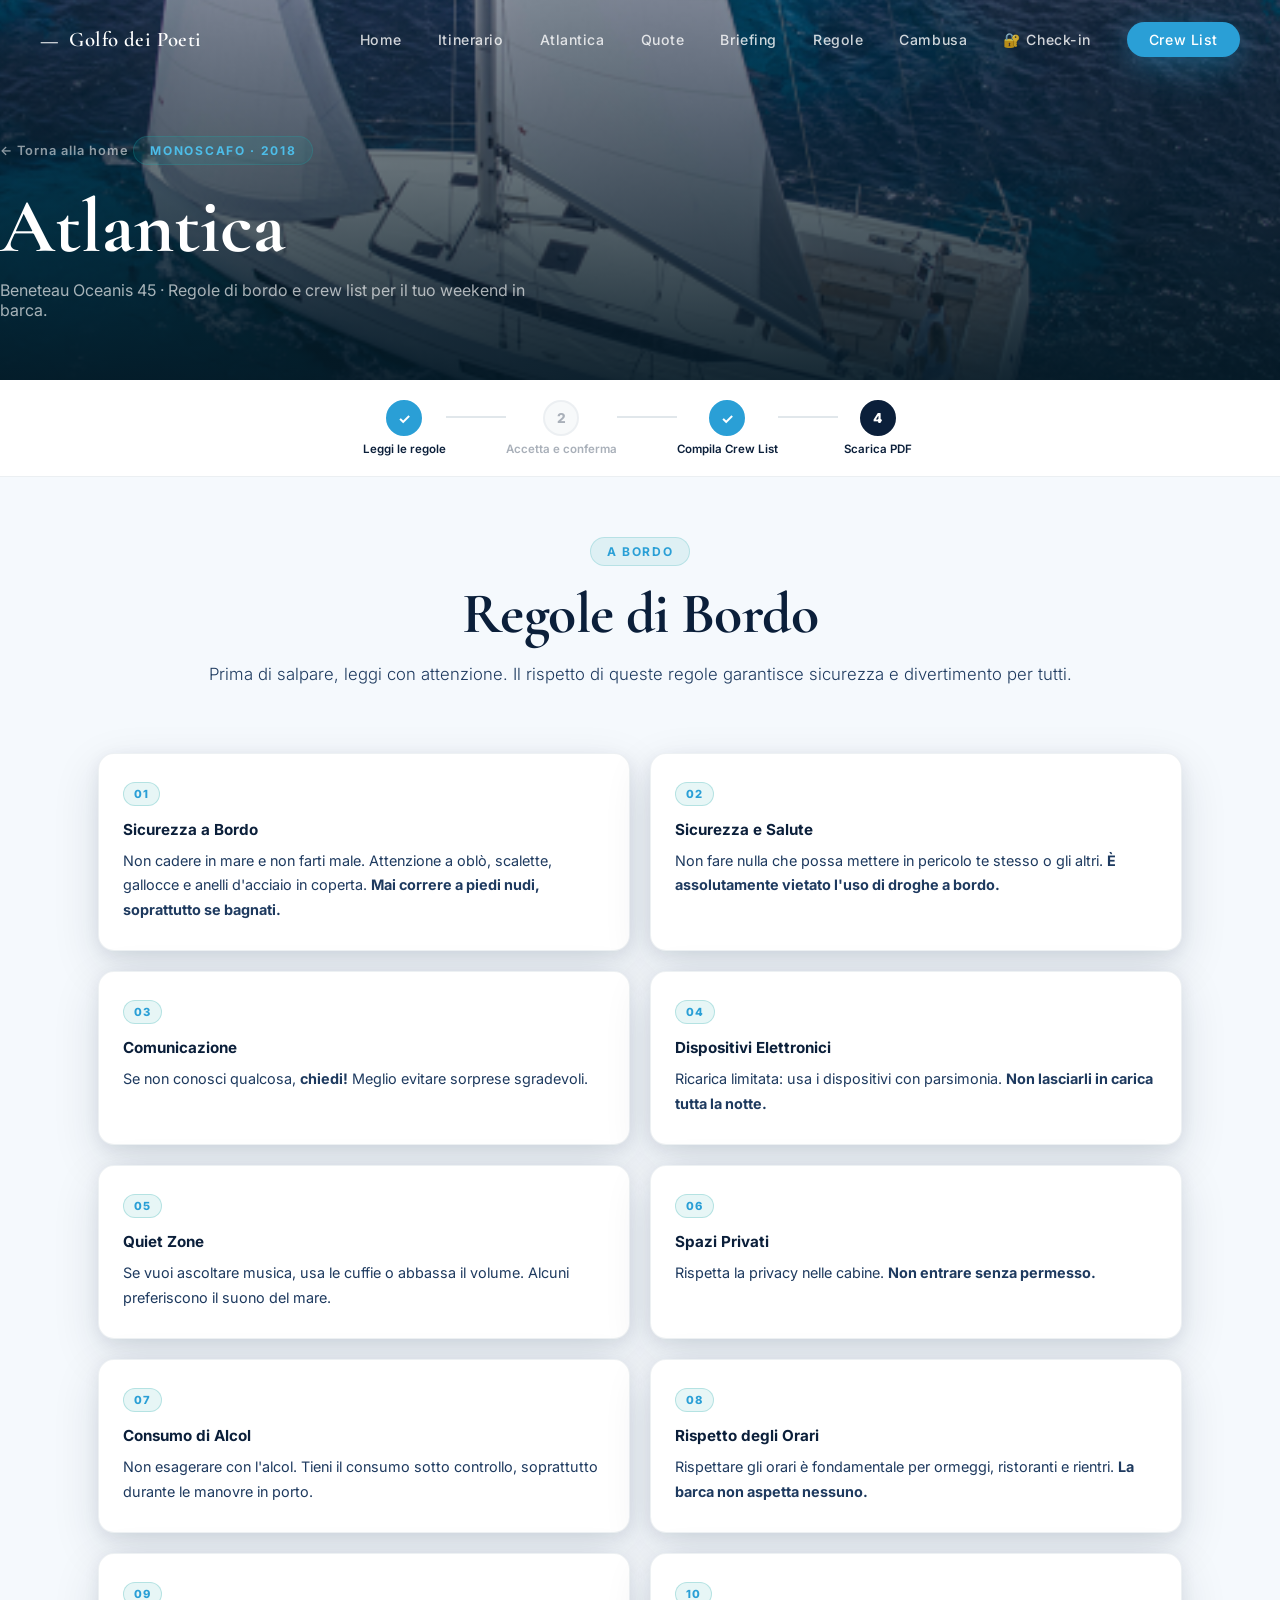
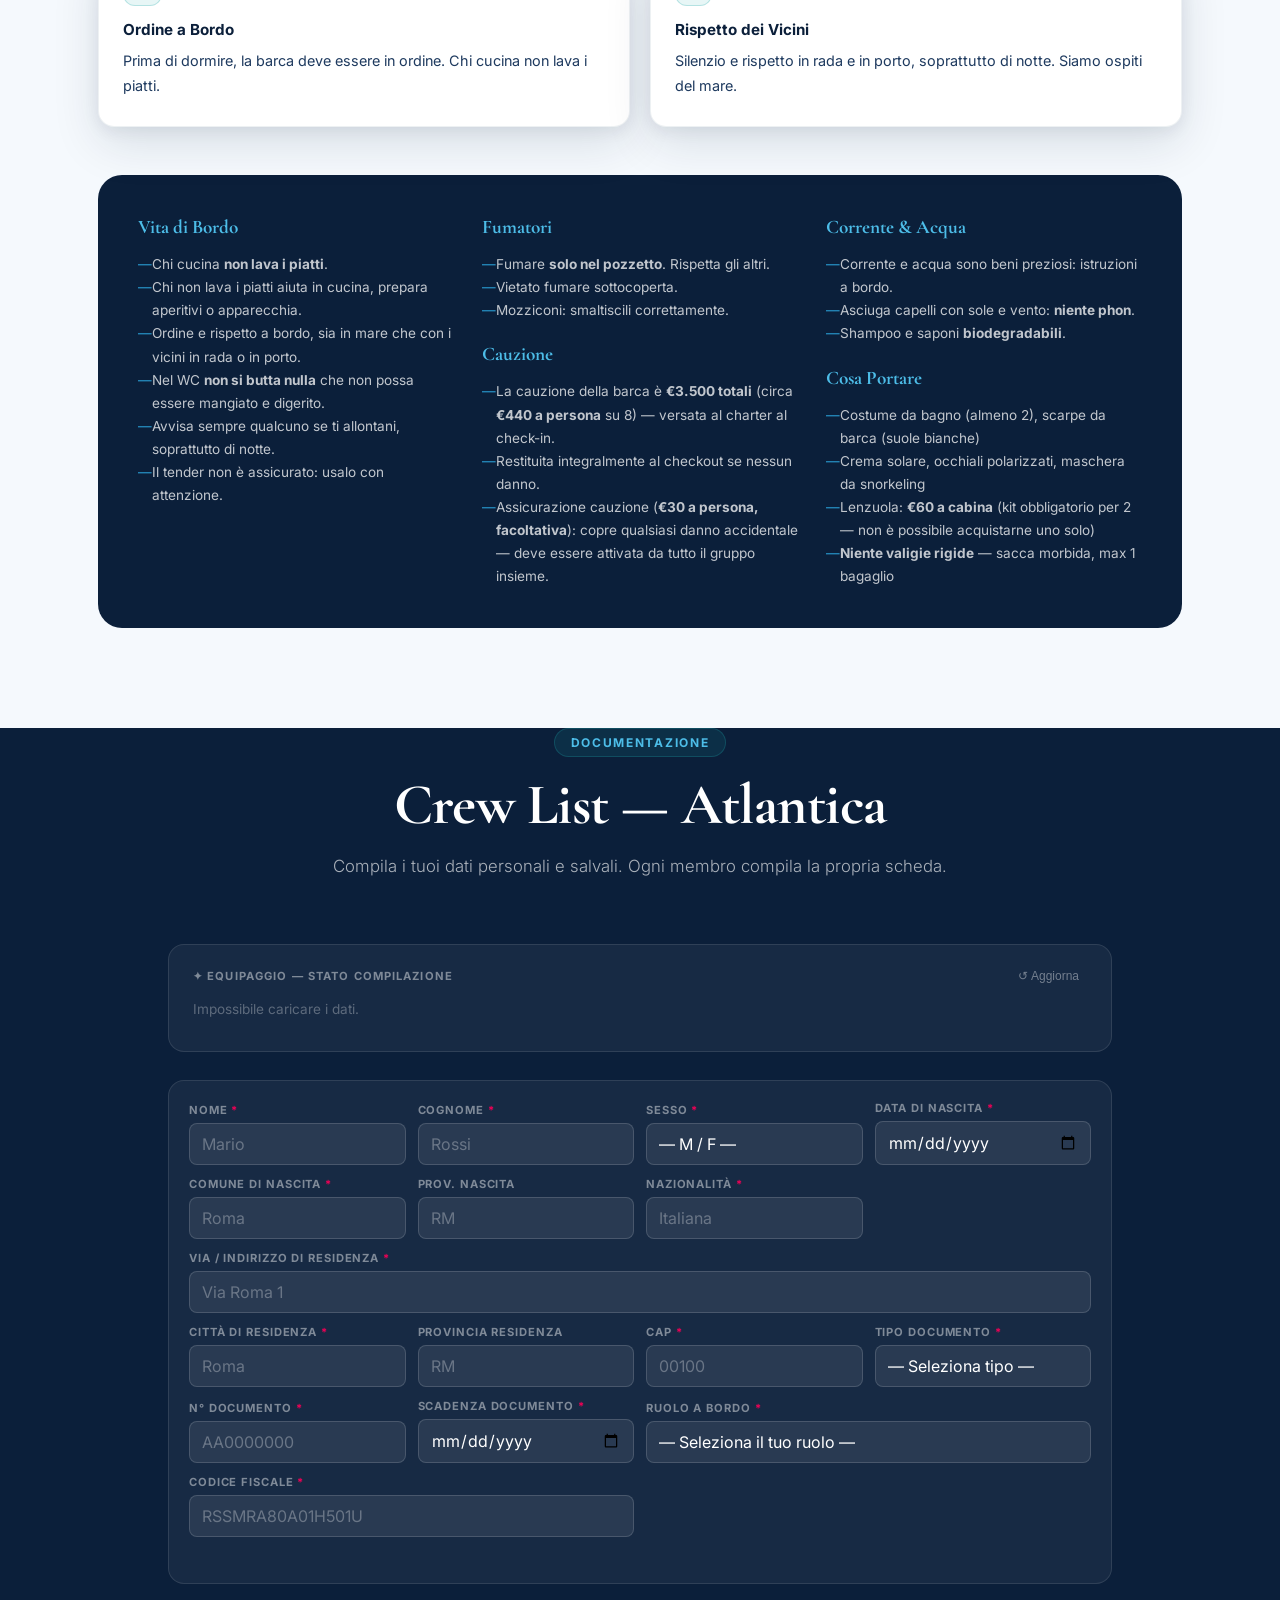
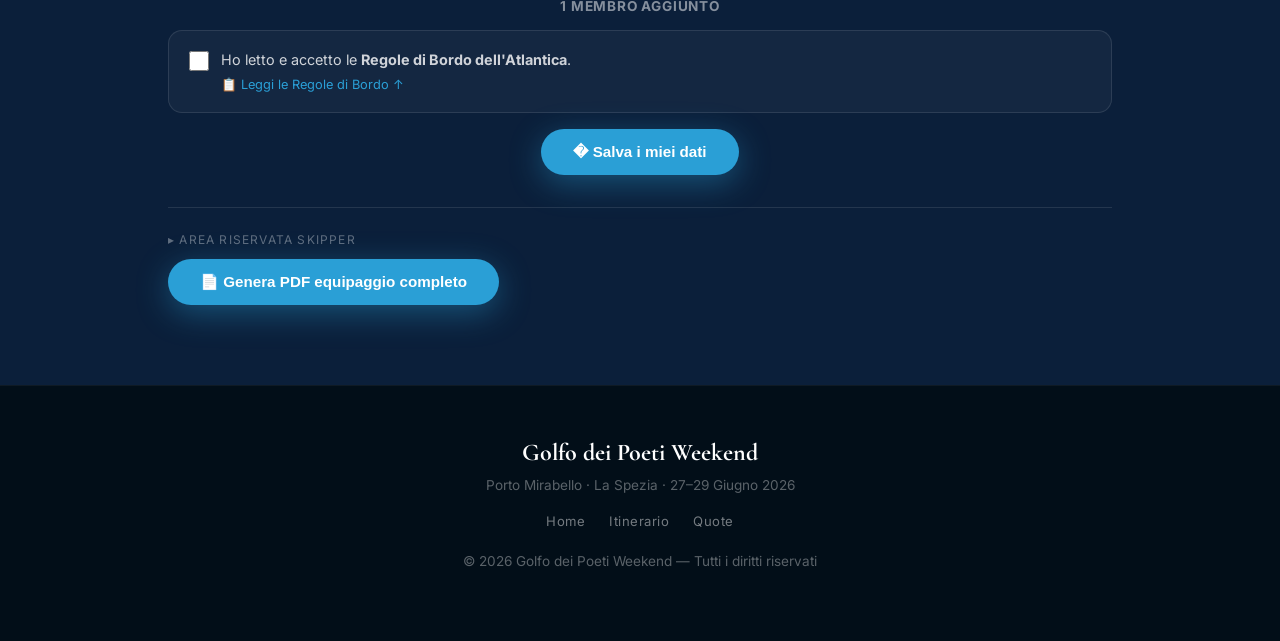
==== atlantica.html @ 2441855c "Fix menu navigazione coerente su tutte le pagine e corregge link Crew List - Uniforma nav-links e na" ====
<!DOCTYPE html>
<html lang="it">
<head>
  <meta charset="UTF-8" />
  <meta name="viewport" content="width=device-width, initial-scale=1.0" />
  <title>Atlantica — Regole &amp; Crew List · Golfo dei Poeti</title>
  <link rel="stylesheet" href="styles.css?v=20260525i" />
  <link rel="preconnect" href="https://fonts.googleapis.com" />
  <link rel="preconnect" href="https://fonts.gstatic.com" crossorigin />
  <link href="https://fonts.googleapis.com/css2?family=Cormorant+Garamond:ital,wght@0,300;0,400;0,600;0,700;1,300;1,400&family=Inter:wght@300;400;500;600;700&family=Bebas+Neue&display=swap" rel="stylesheet" />
</head>
<body>

  <nav class="nav scrolled" id="nav">
    <div class="nav-inner">
      <a class="nav-logo" href="index.html">
        <span class="logo-icon">—</span>
        <span>Golfo dei Poeti</span>
      </a>
      <div class="nav-links">
        <a href="index.html">Home</a>
        <a href="index.html#itinerario">Itinerario</a>
        <a href="atlantica.html" class="active">Atlantica</a>
        <a href="index.html#quota">Quote</a>
        <a href="briefing.html">Briefing</a>
        <a href="regole.html">Regole</a>
        <a href="cambusa.html">Cambusa</a>
        <a href="checkin.html">🔐 Check-in</a>
        <a href="#crewlist" class="nav-cta">Crew List</a>
      </div>
      <button class="nav-burger" id="navBurger" aria-label="Menu">
        <span></span><span></span><span></span>
      </button>
    </div>
    <div class="nav-mobile" id="navMobile">
      <a href="index.html">Home</a>
      <a href="index.html#itinerario">Itinerario</a>
      <a href="atlantica.html" style="color:var(--turq); font-weight:700;">Atlantica →</a>
      <a href="index.html#quota">Quote</a>
      <a href="briefing.html">Briefing</a>
      <a href="regole.html">Regole</a>
      <a href="cambusa.html">Cambusa</a>
      <a href="checkin.html" style="color:var(--turq); font-weight:700;">🔐 Check-in →</a>
      <a href="#crewlist">Crew List</a>
    </div>
  </nav>

  <!-- PAGE HERO -->
  <div class="page-hero">
    <div class="page-hero-bg" style="background-image:url('img/atlantica.jpg'); background-color:#0b3c5d;"></div>
    <div class="page-hero-overlay"></div>
    <div class="page-hero-content">
      <a href="index.html" class="back-link">← Torna alla home</a>
      <span class="label light">Monoscafo · 2018</span>
      <h1 class="page-hero-title">Atlantica</h1>
      <p class="page-hero-sub">Beneteau Oceanis 45 · Regole di bordo e crew list per il tuo weekend in barca.</p>
    </div>
  </div>

  <!-- PROGRESS STEPS -->
  <div class="progress-steps" id="progressSteps">
    <div class="ps-step active" id="step1">
      <div class="ps-num">1</div>
      <div class="ps-label">Leggi le regole</div>
    </div>
    <div class="ps-connector"></div>
    <div class="ps-step" id="step2">
      <div class="ps-num">2</div>
      <div class="ps-label">Accetta e conferma</div>
    </div>
    <div class="ps-connector"></div>
    <div class="ps-step" id="step3">
      <div class="ps-num">3</div>
      <div class="ps-label">Compila Crew List</div>
    </div>
    <div class="ps-connector"></div>
    <div class="ps-step" id="step4">
      <div class="ps-num">4</div>
      <div class="ps-label">Scarica PDF</div>
    </div>
  </div>

  <!-- REGOLE -->
  <section class="regole" id="regole" style="padding-top:60px">
    <div class="container">
      <div class="section-header centered">
        <span class="label">A Bordo</span>
        <h2 class="h2">Regole di Bordo</h2>
        <p class="section-desc">Prima di salpare, leggi con attenzione. Il rispetto di queste regole garantisce sicurezza e divertimento per tutti.</p>
      </div>

      <div class="regole-grid">
        <div class="regola-card reveal-up">
          <div class="rc-icon">01</div>
          <h4>Sicurezza a Bordo</h4>
          <p>Non cadere in mare e non farti male. Attenzione a oblò, scalette, gallocce e anelli d'acciaio in coperta. <strong>Mai correre a piedi nudi, soprattutto se bagnati.</strong></p>
        </div>
        <div class="regola-card reveal-up d1">
          <div class="rc-icon">02</div>
          <h4>Sicurezza e Salute</h4>
          <p>Non fare nulla che possa mettere in pericolo te stesso o gli altri. <strong>È assolutamente vietato l'uso di droghe a bordo.</strong></p>
        </div>
        <div class="regola-card reveal-up d2">
          <div class="rc-icon">03</div>
          <h4>Comunicazione</h4>
          <p>Se non conosci qualcosa, <strong>chiedi!</strong> Meglio evitare sorprese sgradevoli.</p>
        </div>
        <div class="regola-card reveal-up d3">
          <div class="rc-icon">04</div>
          <h4>Dispositivi Elettronici</h4>
          <p>Ricarica limitata: usa i dispositivi con parsimonia. <strong>Non lasciarli in carica tutta la notte.</strong></p>
        </div>
        <div class="regola-card reveal-up">
          <div class="rc-icon">05</div>
          <h4>Quiet Zone</h4>
          <p>Se vuoi ascoltare musica, usa le cuffie o abbassa il volume. Alcuni preferiscono il suono del mare.</p>
        </div>
        <div class="regola-card reveal-up d1">
          <div class="rc-icon">06</div>
          <h4>Spazi Privati</h4>
          <p>Rispetta la privacy nelle cabine. <strong>Non entrare senza permesso.</strong></p>
        </div>
        <div class="regola-card reveal-up d2">
          <div class="rc-icon">07</div>
          <h4>Consumo di Alcol</h4>
          <p>Non esagerare con l'alcol. Tieni il consumo sotto controllo, soprattutto durante le manovre in porto.</p>
        </div>
        <div class="regola-card reveal-up d3">
          <div class="rc-icon">08</div>
          <h4>Rispetto degli Orari</h4>
          <p>Rispettare gli orari è fondamentale per ormeggi, ristoranti e rientri. <strong>La barca non aspetta nessuno.</strong></p>
        </div>
        <div class="regola-card reveal-up">
          <div class="rc-icon">09</div>
          <h4>Ordine a Bordo</h4>
          <p>Prima di dormire, la barca deve essere in ordine. Chi cucina non lava i piatti.</p>
        </div>
        <div class="regola-card reveal-up d1">
          <div class="rc-icon">10</div>
          <h4>Rispetto dei Vicini</h4>
          <p>Silenzio e rispetto in rada e in porto, soprattutto di notte. Siamo ospiti del mare.</p>
        </div>
      </div>

      <div class="regole-extra reveal-up">
        <div class="re-block">
          <h4>Vita di Bordo</h4>
          <ul>
            <li>Chi cucina <strong>non lava i piatti</strong>.</li>
            <li>Chi non lava i piatti aiuta in cucina, prepara aperitivi o apparecchia.</li>
            <li>Ordine e rispetto a bordo, sia in mare che con i vicini in rada o in porto.</li>
            <li>Nel WC <strong>non si butta nulla</strong> che non possa essere mangiato e digerito.</li>
            <li>Avvisa sempre qualcuno se ti allontani, soprattutto di notte.</li>
            <li>Il tender non è assicurato: usalo con attenzione.</li>
          </ul>
        </div>
        <div class="re-block">
          <h4>Fumatori</h4>
          <ul>
            <li>Fumare <strong>solo nel pozzetto</strong>. Rispetta gli altri.</li>
            <li>Vietato fumare sottocoperta.</li>
            <li>Mozziconi: smaltiscili correttamente.</li>
          </ul>
          <h4 style="margin-top:20px">Cauzione</h4>
          <ul>
            <li>La cauzione della barca è <strong>€3.500 totali</strong> (circa <strong>€440 a persona</strong> su 8) — versata al charter al check-in.</li>
            <li>Restituita integralmente al checkout se nessun danno.</li>
            <li>Assicurazione cauzione (<strong>€30 a persona, facoltativa</strong>): copre qualsiasi danno accidentale — deve essere attivata da tutto il gruppo insieme.</li>
          </ul>
        </div>
        <div class="re-block">
          <h4>Corrente &amp; Acqua</h4>
          <ul>
            <li>Corrente e acqua sono beni preziosi: istruzioni a bordo.</li>
            <li>Asciuga capelli con sole e vento: <strong>niente phon</strong>.</li>
            <li>Shampoo e saponi <strong>biodegradabili</strong>.</li>
          </ul>
          <h4 style="margin-top:20px">Cosa Portare</h4>
          <ul>
            <li>Costume da bagno (almeno 2), scarpe da barca (suole bianche)</li>
            <li>Crema solare, occhiali polarizzati, maschera da snorkeling</li>
            <li>Lenzuola: <strong>€60 a cabina</strong> (kit obbligatorio per 2 — non è possibile acquistarne uno solo)</li>
            <li><strong>Niente valigie rigide</strong> — sacca morbida, max 1 bagaglio</li>
          </ul>
        </div>
      </div>
    </div>
  </section>

  <!-- CREW LIST -->
  <section class="crewlist" id="crewlist" style="padding-top:0; padding-bottom:80px">
    <div class="container-wide">
      <div class="section-header centered">
        <span class="label light">Documentazione</span>
        <h2 class="h2 light">Crew List — Atlantica</h2>
        <p class="section-desc" style="color:rgba(255,255,255,.65)">Compila i tuoi dati personali e salvali. Ogni membro compila la propria scheda.</p>
      </div>

      <!-- Pannello live: chi ha già compilato -->
      <div id="crewStatusPanel" style="margin-bottom:28px; background:rgba(255,255,255,.05); border:1px solid rgba(255,255,255,.1); border-radius:16px; padding:20px 24px;">
        <div style="display:flex; align-items:center; justify-content:space-between; margin-bottom:14px;">
          <span style="font-size:.7rem; font-weight:700; letter-spacing:.1em; text-transform:uppercase; color:rgba(255,255,255,.45);">✦ Equipaggio — stato compilazione</span>
          <button onclick="loadCrewStatus()" style="background:none; border:none; color:rgba(255,255,255,.4); font-size:.75rem; cursor:pointer; padding:4px 8px;">↺ Aggiorna</button>
        </div>
        <div id="crewStatusList" style="display:flex; flex-wrap:wrap; gap:10px;">
          <span style="color:rgba(255,255,255,.3); font-size:.85rem;">Caricamento...</span>
        </div>
        <div id="crewStatusCount" style="margin-top:14px; font-size:.78rem; color:rgba(255,255,255,.4);"></div>
      </div>

      <!-- Form sempre visibile -->
      <div id="crewUnlocked">
        <div class="crew-members" id="members-atlantica"></div>
        <div class="crew-counter" id="crewCounter">0 membri aggiunti</div>
        <div class="save-status" id="saveStatus-atlantica" style="display:none; margin:12px 0; padding:12px 16px; background:rgba(28,167,168,.15); border:1px solid var(--turq); border-radius:10px; color:#fff; font-size:.9rem;"></div>

        <!-- Accettazione regole inline -->
        <div id="crewLocked" style="background:rgba(255,255,255,.04); border:1px solid rgba(255,255,255,.1); border-radius:14px; padding:18px 20px; margin:16px 0;">
          <label style="display:flex; align-items:flex-start; gap:12px; cursor:pointer;">
            <input type="checkbox" id="checkRegole" onchange="toggleAccetta(this)" style="width:20px; height:20px; margin-top:2px; accent-color:var(--turq); cursor:pointer; flex-shrink:0;" />
            <span style="font-size:.9rem; color:rgba(255,255,255,.8); line-height:1.5;">
              Ho letto e accetto le <strong>Regole di Bordo dell'Atlantica</strong>.
              <a href="#regole" onclick="document.getElementById('regole').scrollIntoView({behavior:'smooth'});return false;" style="color:var(--turq); text-decoration:none; display:block; font-size:.8rem; margin-top:4px;">📋 Leggi le Regole di Bordo ↑</a>
            </span>
          </label>
          <div id="accettaStatus" style="display:none; margin-top:10px; color:var(--turq); font-size:.85rem; font-weight:600;">✓ Regole accettate</div>
        </div>

        <div class="crew-actions">
          <button class="btn-dl-pdf" id="btnSalva-atlantica" onclick="saveMemberToSheets('atlantica')">� Salva i miei dati</button>
        </div>

        <div style="margin-top:32px; padding-top:24px; border-top:1px solid rgba(255,255,255,.1);">
          <p style="font-size:.75rem; text-transform:uppercase; letter-spacing:.1em; color:rgba(255,255,255,.35); margin-bottom:12px;">▸ Area riservata skipper</p>
          <button class="btn-dl-pdf admin-btn" id="btnAdminPDF-atlantica" onclick="adminDownloadPDF('atlantica')">📄 Genera PDF equipaggio completo</button>
        </div>
      </div>
    </div>
  </section>

  <footer class="footer">
    <div class="container">
      <div class="footer-logo">Golfo dei Poeti Weekend</div>
      <p>Porto Mirabello · La Spezia · 27–29 Giugno 2026</p>
      <div class="footer-links">
        <a href="index.html">Home</a>
        <a href="index.html#itinerario">Itinerario</a>
        <a href="index.html#quota">Quote</a>
      </div>
      <p class="footer-copy">© 2026 Golfo dei Poeti Weekend — Tutti i diritti riservati</p>
    </div>
  </footer>

  <script src="script.js?v=20260525i"></script>
  <script>
    const BOAT_KEY = 'atlantica';

    function updateCounter() {
      const n = document.getElementById('members-atlantica').querySelectorAll('.crew-member-row').length;
      document.getElementById('crewCounter').textContent = n + (n === 1 ? ' membro aggiunto' : ' membri aggiunti');
      document.getElementById('step3').classList.toggle('done', n > 0);
      document.getElementById('step4').classList.toggle('active', n > 0);
    }

    function addMemberAndCount(boat, prefill) {
      addMember(boat, prefill);
      updateCounter();
    }

    function unlockCrew(accepted) {
      document.getElementById('step2').classList.toggle('done',   accepted);
      document.getElementById('step3').classList.toggle('active', accepted);
    }

    function toggleAccetta(cb) {
      localStorage.setItem('regole_' + BOAT_KEY, cb.checked ? '1' : '');
      document.getElementById('accettaStatus').style.display = cb.checked ? 'block' : 'none';
      unlockCrew(cb.checked);
    }

    function downloadCrewPDFValidated(boat, boatName) {
      saveMemberToSheets(boat);
    }

    window.addEventListener('DOMContentLoaded', () => {
      const accepted = localStorage.getItem('regole_' + BOAT_KEY) === '1';
      if (accepted) {
        document.getElementById('checkRegole').checked = true;
        document.getElementById('accettaStatus').style.display = 'block';
      }
      unlockCrew(accepted);
      const saved = (() => { try { return JSON.parse(localStorage.getItem('crew_atlantica')) || []; } catch(e) { return []; } })();
      if (saved.length > 0) {
        saved.forEach(data => addMemberAndCount('atlantica', data));
        const btn = document.getElementById('btnSalva-atlantica');
        if (btn) btn.innerHTML = '✏️ Modifica i miei dati';
      } else {
        addMemberAndCount('atlantica');
      }
      updateCounter();
      document.getElementById('step1').classList.add('done');
      loadCrewStatus();
      // Se si arriva da #crewlist e le regole non sono accettate → scroll alle regole
      if (!accepted && window.location.hash === '#crewlist') {
        setTimeout(() => {
          document.getElementById('regole')?.scrollIntoView({ behavior: 'smooth' });
        }, 600);
      }
    });
  </script>
</body>
</html>
---- styles.css ----
/* ══════════════════════════════════════════════════
   GOLFO DEI POETI WEEKEND — Stylesheet
   ══════════════════════════════════════════════════ */

*, *::before, *::after { box-sizing: border-box; margin: 0; padding: 0; }

:root {
  --ocean:       #0b1f3a;
  --ocean-mid:   #0d2d52;
  --ocean-light: #1a4a7a;
  --turq:        #2a9fd6;
  --turq-light:  #4dbde8;
  --sand:        #f0f6fc;
  --sand-dark:   #d6e8f5;
  --white:       #FFFFFF;
  --sunset:      #1565c0;
  --sunset-warm: #1976d2;
  --text:        #0b1f3a;
  --text-mid:    #1e3a5f;
  --text-light:  #4a7a9b;
  --bg-light:    #f5f9fd;

  --r-lg: 24px;
  --r-md: 16px;
  --r-sm: 10px;
  --r-xs: 6px;

  --sh-card:  0 16px 48px rgba(11,31,58,.12), 0 4px 16px rgba(11,31,58,.07);
  --sh-hover: 0 28px 72px rgba(11,31,58,.2),  0 8px 28px rgba(11,31,58,.12);
  --sh-turq:  0 8px 32px rgba(42,159,214,.4);

  --ease: cubic-bezier(.4,0,.2,1);
  --ease-out: cubic-bezier(0,.55,.45,1);
  --t: .3s;
}

html { scroll-behavior: smooth; }

body {
  font-family: 'Inter', sans-serif;
  color: var(--text);
  background: var(--bg-light);
  overflow-x: hidden;
  -webkit-font-smoothing: antialiased;
}

.container { max-width: 1140px; margin: 0 auto; padding: 0 28px; }
.container-wide { max-width: 1000px; margin: 0 auto; padding: 0 28px; box-sizing: border-box; width: 100%; }

/* ──────────────────── PRELOADER ──────────────────── */
.preloader {
  position: fixed; inset: 0; z-index: 9999;
  background: var(--ocean);
  display: flex; align-items: center; justify-content: center;
  transition: opacity .6s var(--ease), visibility .6s;
}
.preloader.hidden { opacity: 0; visibility: hidden; pointer-events: none; }
.preloader-inner { text-align: center; }
.preloader-wave { width: 160px; margin: 0 auto 20px; }
.preloader-wave svg { width: 100%; height: 50px; }
.wave-path { stroke-dasharray: 400; stroke-dashoffset: 400; animation: drawWave 1.4s var(--ease-out) forwards; }
@keyframes drawWave { to { stroke-dashoffset: 0; } }
.preloader-text {
  font-family: 'Bebas Neue', sans-serif;
  font-size: 1.4rem; letter-spacing: .25em;
  color: rgba(255,255,255,.7);
  animation: fadeIn .6s ease .8s both;
}

/* ──────────────────── WHATSAPP ──────────────────── */
.whatsapp-btn {
  position: fixed; bottom: 28px; right: 28px; z-index: 500;
  display: flex; align-items: center; gap: 10px;
  background: #25d366; color: #fff;
  font-weight: 700; font-size: .9rem;
  padding: 12px 22px 12px 16px;
  border-radius: 50px;
  text-decoration: none;
  box-shadow: 0 8px 30px rgba(37,211,102,.4);
  transition: var(--t) var(--ease);
  animation: fadeInUp .6s var(--ease) 1.5s both;
}
.whatsapp-btn:hover { transform: translateY(-3px); box-shadow: 0 14px 40px rgba(37,211,102,.55); }
.whatsapp-btn svg { width: 22px; height: 22px; flex-shrink: 0; }
@media (max-width: 600px) { .whatsapp-btn span { display: none; } .whatsapp-btn { padding: 14px; border-radius: 50%; } }

/* ──────────────────── NAVBAR ──────────────────── */
.nav {
  position: fixed; top: 0; left: 0; right: 0; z-index: 200;
  transition: var(--t) var(--ease);
}
.nav-inner {
  display: flex; align-items: center; justify-content: space-between;
  padding: 22px 40px;
  transition: var(--t) var(--ease);
}
.nav.scrolled .nav-inner {
  padding: 14px 40px;
  background: rgba(11,60,93,.93);
  backdrop-filter: blur(18px);
  box-shadow: 0 4px 24px rgba(0,0,0,.25);
}
.nav-logo {
  display: flex; align-items: center; gap: 10px;
  font-family: 'Cormorant Garamond', serif;
  font-size: 1.3rem; font-weight: 600;
  color: #fff; text-decoration: none; letter-spacing: .02em;
}
.logo-icon { font-size: 1.4rem; }
.nav-links { display: flex; align-items: center; gap: 36px; }
.nav-links a {
  color: rgba(255,255,255,.8); text-decoration: none;
  font-size: .88rem; font-weight: 500; letter-spacing: .04em;
  transition: color var(--t);
}
.nav-links a:hover { color: var(--turq-light); }
.nav-cta {
  background: var(--turq) !important; color: #fff !important;
  padding: 9px 22px; border-radius: 50px;
  transition: var(--t) var(--ease) !important;
  box-shadow: var(--sh-turq);
}
.nav-cta:hover { background: var(--turq-light) !important; transform: translateY(-2px); }
.nav-burger { display: none; flex-direction: column; gap: 5px; background: none; border: none; cursor: pointer; padding: 6px; }
.nav-burger span { display: block; width: 24px; height: 2px; background: #fff; border-radius: 2px; transition: var(--t); }
.nav-mobile {
  display: none; flex-direction: column;
  background: rgba(11,60,93,.97); backdrop-filter: blur(18px);
  padding: 0; max-height: 0; overflow: hidden; transition: max-height .4s var(--ease), padding .4s;
}
.nav-mobile.open { max-height: 400px; padding: 16px 0 24px; }
.nav-mobile a {
  color: rgba(255,255,255,.85); text-decoration: none;
  font-size: 1.05rem; font-weight: 500; padding: 12px 40px;
  display: block; border-bottom: 1px solid rgba(255,255,255,.06);
  transition: color var(--t), background var(--t);
}
.nav-mobile a:hover { color: var(--turq-light); background: rgba(255,255,255,.04); }
@media (max-width: 768px) {
  .nav-links { display: none; }
  .nav-burger { display: flex; }
  .nav-mobile { display: flex; }
  .nav-inner { padding: 18px 22px; }
  .nav.scrolled .nav-inner { padding: 14px 22px; }
}

/* ──────────────────── HERO ──────────────────── */
.hero {
  position: relative; min-height: 100vh;
  display: flex; flex-direction: column;
  justify-content: center; align-items: center; text-align: center;
  overflow: hidden;
}
.hero-bg {
  position: absolute; inset: 0;
  background: #041824;
}
.hero-img {
  position: absolute; inset: 0;
  background-size: cover; background-position: center 40%;
  animation: heroZoom 20s ease-in-out infinite alternate;
}
@keyframes heroZoom {
  from { transform: scale(1); }
  to   { transform: scale(1.06); }
}
.hero-gradient {
  position: absolute; inset: 0;
  background:
    linear-gradient(175deg, rgba(4,24,36,.82) 0%, rgba(7,45,77,.72) 40%, rgba(13,95,94,.65) 100%),
    radial-gradient(ellipse at 25% 65%, rgba(28,167,168,.18) 0%, transparent 55%),
    radial-gradient(ellipse at 78% 25%, rgba(28,167,168,.12) 0%, transparent 50%),
    radial-gradient(ellipse at 50% 100%, rgba(11,60,93,.6) 0%, transparent 60%);
}
.hero-particles { position: absolute; inset: 0; pointer-events: none; }
.hero-waves-top {
  position: absolute; top: 0; left: 0; right: 0; height: 80px; pointer-events: none;
  transform: scaleY(-1);
}
.hero-waves-top svg { width: 100%; height: 100%; }

.hero-content {
  position: relative; z-index: 2;
  padding: 120px 24px 100px;
  max-width: 960px;
}

.hero-eyebrow {
  display: flex; align-items: center; justify-content: center; gap: 14px;
  font-size: .8rem; font-weight: 600; letter-spacing: .15em;
  text-transform: uppercase; color: rgba(255,255,255,.55);
  margin-bottom: 28px;
}
.eyebrow-dot {
  width: 6px; height: 6px; border-radius: 50%;
  background: var(--turq); flex-shrink: 0;
}

.hero-title {
  font-family: 'Bebas Neue', sans-serif;
  font-size: clamp(5rem, 14vw, 12rem);
  font-weight: 400; line-height: .9;
  color: #fff; letter-spacing: .02em;
  margin-bottom: 30px;
}
.hero-title em {
  font-family: 'Cormorant Garamond', serif;
  font-style: italic; font-size: .7em;
  background: linear-gradient(135deg, var(--turq), var(--turq-light));
  -webkit-background-clip: text; -webkit-text-fill-color: transparent;
  background-clip: text;
}

.hero-sub {
  font-size: clamp(1rem, 2.4vw, 1.25rem);
  color: rgba(255,255,255,.68); line-height: 1.7;
  font-weight: 300; margin-bottom: 44px;
}

/* Countdown */
.countdown {
  display: inline-flex; align-items: center; gap: 0;
  background: rgba(255,255,255,.06);
  border: 1px solid rgba(255,255,255,.1);
  border-radius: 16px; padding: 16px 28px;
  margin-bottom: 44px;
  backdrop-filter: blur(12px);
}
.cd-block { display: flex; flex-direction: column; align-items: center; padding: 0 16px; }
.cd-num {
  font-family: 'Bebas Neue', sans-serif;
  font-size: 2.8rem; color: #fff; line-height: 1;
}
.cd-label { font-size: .65rem; letter-spacing: .12em; text-transform: uppercase; color: rgba(255,255,255,.45); margin-top: 2px; }
.cd-sep { font-family: 'Bebas Neue', sans-serif; font-size: 2rem; color: var(--turq); padding: 0 4px; margin-bottom: 8px; }

.hero-ctas { display: flex; gap: 16px; justify-content: center; flex-wrap: wrap; margin-bottom: 44px; }

.btn-primary {
  display: inline-flex; align-items: center; gap: 10px;
  background: linear-gradient(135deg, var(--turq), #17888a);
  color: #fff; font-weight: 700; font-size: 1rem;
  padding: 16px 36px; border-radius: 50px;
  text-decoration: none; border: none; cursor: pointer;
  transition: var(--t) var(--ease);
  box-shadow: var(--sh-turq);
  letter-spacing: .02em;
}
.btn-primary:hover { transform: translateY(-3px); box-shadow: 0 14px 44px rgba(28,167,168,.55); }
.btn-primary svg { width: 18px; height: 18px; }
.btn-primary.full { width: 100%; justify-content: center; }
.btn-primary.mt { margin-top: 32px; }

.btn-ghost {
  display: inline-flex; align-items: center; gap: 8px;
  background: rgba(255,255,255,.08); color: rgba(255,255,255,.85);
  font-weight: 600; font-size: 1rem;
  padding: 16px 36px; border-radius: 50px;
  text-decoration: none; border: 1px solid rgba(255,255,255,.15);
  transition: var(--t) var(--ease); backdrop-filter: blur(8px);
}
.btn-ghost:hover { background: rgba(255,255,255,.14); transform: translateY(-2px); }

.hero-badges {
  display: flex; align-items: center; justify-content: center;
  flex-wrap: wrap; gap: 10px;
}
.badge {
  font-size: .82rem; font-weight: 500; color: rgba(255,255,255,.72);
  background: rgba(255,255,255,.06); border: 1px solid rgba(255,255,255,.1);
  border-radius: 50px; padding: 7px 16px;
  backdrop-filter: blur(8px);
}
.badge-availability {
  display: flex; align-items: center; gap: 8px;
  font-size: .82rem; font-weight: 600; color: var(--sunset-warm);
  background: rgba(6,182,212,.1); border: 1px solid rgba(6,182,212,.3);
  border-radius: 50px; padding: 7px 16px;
}
.avail-dot {
  width: 8px; height: 8px; border-radius: 50%;
  background: var(--sunset); flex-shrink: 0;
  animation: pulse-dot 1.5s ease-in-out infinite;
}
@keyframes pulse-dot {
  0%,100% { box-shadow: 0 0 0 0 rgba(6,182,212,.5); }
  50% { box-shadow: 0 0 0 6px rgba(6,182,212,0); }
}

.hero-scroll {
  position: absolute; bottom: 36px; left: 50%;
  transform: translateX(-50%); z-index: 2;
}
.scroll-indicator { display: flex; flex-direction: column; align-items: center; gap: 10px; }
.scroll-mouse {
  width: 26px; height: 40px; border: 2px solid rgba(255,255,255,.3);
  border-radius: 13px; display: flex; justify-content: center; padding-top: 6px;
}
.scroll-wheel {
  width: 3px; height: 8px; background: var(--turq); border-radius: 2px;
  animation: scrollAnim 2s ease-in-out infinite;
}
@keyframes scrollAnim {
  0%,100% { transform: translateY(0); opacity: 1; }
  70% { transform: translateY(10px); opacity: 0; }
}
.scroll-indicator span { font-size: .7rem; letter-spacing: .12em; color: rgba(255,255,255,.35); text-transform: uppercase; }

/* ──────────────────── VIBE STRIP ──────────────────── */
.vibe-strip {
  background: var(--ocean);
  padding: 14px 0;
  overflow: hidden;
  border-top: 1px solid rgba(255,255,255,.06);
  border-bottom: 1px solid rgba(255,255,255,.06);
}
.vibe-track {
  display: flex; align-items: center; gap: 24px;
  white-space: nowrap;
  animation: marquee 30s linear infinite;
  font-size: .82rem; font-weight: 600; letter-spacing: .08em;
  text-transform: uppercase; color: rgba(255,255,255,.45);
}
.vs { color: var(--turq); font-size: .7rem; }
@keyframes marquee { from { transform: translateX(0); } to { transform: translateX(-50%); } }

/* ──────────────────── SECTIONS COMMON ──────────────────── */
.section-header { margin-bottom: 64px; }
.section-header.centered { text-align: center; }
.label {
  display: inline-block; font-size: .75rem; font-weight: 700;
  letter-spacing: .14em; text-transform: uppercase;
  color: var(--turq); margin-bottom: 14px;
  padding: 6px 16px;
  background: rgba(28,167,168,.1); border-radius: 50px;
  border: 1px solid rgba(28,167,168,.2);
}
.label.light { color: var(--turq-light); background: rgba(28,167,168,.12); border-color: rgba(28,167,168,.25); }
.h2 {
  font-family: 'Cormorant Garamond', serif;
  font-size: clamp(2.2rem, 4.5vw, 3.6rem);
  font-weight: 700; line-height: 1.2; letter-spacing: -.01em;
  color: var(--ocean);
}
.h2 em { font-style: italic; color: var(--ocean-light); }
.h2.light { color: #fff; }
.h2.light em { color: var(--turq-light); }
.section-desc { font-size: 1.05rem; color: var(--text-mid); margin-top: 12px; font-weight: 300; line-height: 1.65; }
.section-desc.light { color: rgba(255,255,255,.6); }

/* ──────────────────── QUOTA ──────────────────── */
.quota { padding: 80px 0; background: var(--bg-light); }
.quota-grid { display: grid; grid-template-columns: 1fr 1fr; gap: 28px; margin-top: 0; }
.quota-card {
  border-radius: var(--r-lg); padding: 36px 32px;
  box-shadow: var(--sh-card);
}
.quota-card.incluso {
  background: #fff;
  border: 1px solid rgba(28,167,168,.2);
  border-top: 4px solid var(--turq);
}
.quota-card.non-incluso {
  background: #fff;
  border: 1px solid rgba(11,60,93,.1);
  border-top: 4px solid var(--ocean);
}
.quota-card-title {
  font-size: .72rem; font-weight: 800; text-transform: uppercase;
  letter-spacing: .12em; margin-bottom: 20px;
}
.incluso .quota-card-title { color: var(--turq); }
.non-incluso .quota-card-title { color: var(--ocean); }
.quota-list { list-style: none; padding: 0; margin: 0; }
.quota-list li {
  font-size: .95rem; color: var(--text-mid); line-height: 1.6;
  padding: 8px 0 8px 20px; border-bottom: 1px solid rgba(11,60,93,.06);
  position: relative;
}
.quota-list li:last-child { border-bottom: none; }
.incluso .quota-list li::before { content: '✓'; position: absolute; left: 0; color: var(--turq); font-weight: 700; }
.non-incluso .quota-list li::before { content: '—'; position: absolute; left: 0; color: var(--text-light); }

/* ──────────────────── INTRO ──────────────────── */
.intro { padding: 100px 0; background: #fff; position: relative; }
.intro::after {
  content: '';
  position: absolute; top: 0; left: 0; right: 0; height: 4px;
  background: linear-gradient(90deg, var(--turq), var(--ocean-light), var(--turq));
}
.intro-grid { display: grid; grid-template-columns: 1.2fr 1fr; gap: 80px; align-items: center; }
.intro-copy .h2 { margin-bottom: 24px; }
.intro-copy p { font-size: 1.02rem; line-height: 1.8; color: var(--text-mid); margin-bottom: 16px; }
.intro-stats { display: grid; grid-template-columns: 1fr 1fr; gap: 20px; }
.stat {
  background: var(--bg-light); border-radius: var(--r-md);
  padding: 32px 20px; text-align: center;
  border: 1px solid rgba(11,60,93,.07);
  transition: var(--t) var(--ease); box-shadow: var(--sh-card);
}
.stat:hover { transform: translateY(-6px); box-shadow: var(--sh-hover); }
.stat.highlight { background: linear-gradient(135deg, var(--ocean), var(--ocean-mid)); }
.stat-n {
  font-family: 'Bebas Neue', sans-serif;
  font-size: 3.5rem; color: var(--turq); line-height: 1; margin-bottom: 8px;
}
.stat.highlight .stat-n { color: var(--turq-light); }
.stat-l { font-size: .8rem; font-weight: 600; color: var(--text-mid); letter-spacing: .04em; text-transform: uppercase; line-height: 1.4; }
.stat.highlight .stat-l { color: rgba(255,255,255,.6); }

/* ──────────────────── ITINERARIO ──────────────────── */
.itinerario {
  padding: 100px 0; position: relative;
  background: linear-gradient(165deg, #041824 0%, #072d4d 40%, #0b4063 70%, #0d5a6e 100%);
}
.itinerario-bg {
  position: absolute; inset: 0; pointer-events: none;
  background:
    radial-gradient(ellipse at 10% 50%, rgba(28,167,168,.1) 0%, transparent 55%),
    radial-gradient(ellipse at 90% 80%, rgba(28,167,168,.08) 0%, transparent 50%);
}

/* Timeline vertical */
.timeline-v { position: relative; max-width: 840px; margin: 0 auto; }
.timeline-v::before {
  content: ''; position: absolute;
  left: 56px; top: 0; bottom: 0; width: 2px;
  background: linear-gradient(to bottom, var(--turq), rgba(28,167,168,.2));
}

.tl-item {
  display: grid; grid-template-columns: 114px 32px 1fr;
  gap: 0 0; margin-bottom: 48px; align-items: flex-start;
  position: relative; z-index: 1;
}
.tl-item:last-child { margin-bottom: 0; }

.tl-date {
  text-align: center; padding-top: 18px; padding-right: 16px;
}
.tl-day { font-family: 'Bebas Neue', sans-serif; font-size: 2.4rem; color: #fff; line-height: 1; }
.tl-month { font-size: .65rem; font-weight: 700; letter-spacing: .12em; color: var(--turq); text-transform: uppercase; }
.tl-wd { font-size: .62rem; letter-spacing: .1em; color: rgba(255,255,255,.35); text-transform: uppercase; margin-top: 2px; }

.tl-line {
  display: flex; flex-direction: column; align-items: center;
  padding-top: 22px; position: relative;
}
.tl-dot {
  width: 16px; height: 16px; border-radius: 50%;
  background: var(--turq); border: 3px solid #072d4d;
  box-shadow: 0 0 0 3px rgba(28,167,168,.3);
  flex-shrink: 0; position: relative; z-index: 2;
}
.tl-dot.star-dot { background: var(--turq-light); box-shadow: 0 0 0 4px rgba(79,201,202,.3), 0 0 20px rgba(79,201,202,.3); }
.tl-dot.end-dot { background: rgba(255,255,255,.3); }

.tl-card {
  margin-left: 24px; background: rgba(255,255,255,.05);
  border: 1px solid rgba(255,255,255,.1);
  border-radius: var(--r-lg); padding: 28px 30px;
  backdrop-filter: blur(10px);
  transition: var(--t) var(--ease);
}
.tl-card:hover { background: rgba(255,255,255,.08); transform: translateX(6px); }
.tl-card.star-card {
  background: rgba(28,167,168,.07);
  border-color: rgba(28,167,168,.25);
}
.tl-card-tag {
  font-size: .72rem; font-weight: 700; letter-spacing: .1em; text-transform: uppercase;
  color: var(--turq); margin-bottom: 10px;
}
.tl-card.star-card .tl-card-tag.star-tag { color: var(--turq-light); }
.tl-card h3 {
  font-family: 'Cormorant Garamond', serif; font-size: 1.55rem; font-weight: 700;
  color: #fff; margin-bottom: 14px; line-height: 1.3;
}
.tl-card p { font-size: .95rem; line-height: 1.75; color: rgba(255,255,255,.7); margin-bottom: 12px; }
.tl-card p:last-child { margin-bottom: 0; }
.tl-tags { display: flex; flex-wrap: wrap; gap: 8px; margin-top: 14px; }
.tl-tags span {
  font-size: .78rem; font-weight: 600; color: rgba(255,255,255,.6);
  background: rgba(255,255,255,.06); border: 1px solid rgba(255,255,255,.08);
  border-radius: 50px; padding: 5px 12px;
}
.tl-beach-mini { display: flex; gap: 10px; flex-wrap: wrap; margin-top: 14px; }
.tbm {
  font-size: .82rem; font-weight: 600; color: var(--turq-light);
  background: rgba(28,167,168,.1); border: 1px solid rgba(28,167,168,.2);
  border-radius: 50px; padding: 5px 14px;
}
.cambusa-note {
  margin: 14px 0 4px; padding: 12px 16px;
  background: rgba(28,167,168,.1); border-left: 3px solid var(--turq);
  border-radius: 0 var(--r-sm) var(--r-sm) 0;
  font-size: .88rem; color: rgba(255,255,255,.75); line-height: 1.55;
}
.cambusa-note strong { color: var(--turq-light); }
.tl-overnight {
  margin-top: 16px; padding-top: 14px;
  border-top: 1px solid rgba(255,255,255,.08);
  font-size: .85rem; font-weight: 600; color: rgba(255,255,255,.5);
}

/* Beach trio (G3) */
.beach-trio {
  display: grid; grid-template-columns: repeat(3, 1fr);
  gap: 12px; margin: 16px 0;
}
.bt-item {
  background: rgba(255,255,255,.04); border: 1px solid rgba(255,255,255,.1);
  border-radius: var(--r-sm); padding: 14px 12px; text-align: center;
}
.bt-num { font-family: 'Bebas Neue', sans-serif; font-size: 1.8rem; color: var(--turq-light); line-height: 1; }
.bt-name { font-weight: 700; color: #fff; font-size: 1rem; margin: 4px 0; }
.bt-desc { font-size: .72rem; color: rgba(255,255,255,.45); line-height: 1.4; }

.activity-pills { display: flex; flex-wrap: wrap; gap: 8px; }
.activity-pills span {
  font-size: .78rem; font-weight: 600; color: rgba(255,255,255,.65);
  background: rgba(255,255,255,.06); border: 1px solid rgba(255,255,255,.1);
  border-radius: 50px; padding: 5px 12px;
}
.mt-sm { margin-top: 14px; }

/* ──────────────────── BARCHE ──────────────────── */
.barche { padding: 100px 0; background: var(--bg-light); }
.barche-grid { display: grid; grid-template-columns: 1fr 1fr; gap: 32px; margin-top: 0; }

.barca-card {
  background: #fff; border-radius: var(--r-lg);
  overflow: hidden; box-shadow: var(--sh-card);
  border: 1px solid rgba(11,60,93,.07);
  transition: var(--t) var(--ease);
}
.barca-card:hover { transform: translateY(-8px); box-shadow: var(--sh-hover); }
.barca-card.featured { border: 2px solid rgba(28,167,168,.3); }

.barca-visual {
  height: 220px; position: relative; overflow: hidden;
  display: flex; align-items: center; justify-content: center;
}
.barca-visual-inner {
  width: 100%; height: 100%;
  display: flex; align-items: center; justify-content: center;
  position: relative; overflow: hidden;
}
.barca-visual-inner.lagoon {
  background-color: #0b3c5d;
  background-size: cover;
  background-position: center;
}
.barca-visual-inner.oceanis {
  background-color: #041824;
  background-size: cover;
  background-position: center;
}
.bv-icon { font-size: 5rem; position: relative; z-index: 2; animation: floatBoat 5s ease-in-out infinite; }
@keyframes floatBoat { 0%,100%{transform:translateY(0) rotate(-1deg)} 50%{transform:translateY(-12px) rotate(1deg)} }
.bv-wave {
  position: absolute; bottom: 0; left: 0; right: 0; height: 50px;
  background: rgba(255,255,255,.06);
  clip-path: polygon(0 60%, 10% 40%, 20% 60%, 30% 40%, 40% 60%, 50% 40%, 60% 60%, 70% 40%, 80% 60%, 90% 40%, 100% 60%, 100% 100%, 0 100%);
  animation: waveAnim 4s ease-in-out infinite;
}
@keyframes waveAnim { 0%,100%{transform:translateX(0)} 50%{transform:translateX(-20px)} }
.barca-badge {
  position: absolute; top: 16px; right: 16px; z-index: 3;
  background: linear-gradient(135deg, var(--sunset), #d4742f);
  color: #fff; font-size: .72rem; font-weight: 700;
  letter-spacing: .06em; text-transform: uppercase;
  padding: 5px 14px; border-radius: 50px;
}

.barca-body { padding: 28px 28px 32px; }
.barca-type { font-size: .72rem; font-weight: 700; letter-spacing: .12em; text-transform: uppercase; color: var(--turq); margin-bottom: 6px; }
.barca-name { font-family: 'Cormorant Garamond', serif; font-size: 1.9rem; font-weight: 700; color: var(--ocean); margin-bottom: 8px; }
.barca-mood { font-size: .9rem; font-style: italic; color: var(--text-light); margin-bottom: 20px; }
.barca-specs { display: grid; grid-template-columns: 1fr 1fr; gap: 10px; margin-bottom: 20px; }
.spec-item { display: flex; align-items: center; gap: 8px; font-size: .88rem; color: var(--text-mid); font-weight: 500; }
.si-icon { font-size: 1rem; width: 22px; text-align: center; flex-shrink: 0; }
.barca-ideal { font-size: .85rem; color: var(--text-mid); padding: 14px 16px; background: var(--bg-light); border-radius: var(--r-sm); line-height: 1.6; }
.barca-ideal strong { color: var(--ocean); }

/* ──────────────────── SPIAGGE ──────────────────── */
.spiagge { padding: 100px 0; background: #fff; }
.spiagge-grid { display: grid; grid-template-columns: 1.6fr 1fr 1fr; gap: 20px; }

.spiaggia-card {
  position: relative; border-radius: var(--r-lg); overflow: hidden;
  min-height: 440px; cursor: pointer;
  transition: var(--t) var(--ease); box-shadow: var(--sh-card);
}
.spiaggia-card:hover { transform: translateY(-8px) scale(1.01); box-shadow: var(--sh-hover); }
.spiaggia-card:hover .sp-bg { transform: scale(1.08); }
.spiaggia-card:not(.big) { min-height: 440px; }

.sp-bg {
  position: absolute; inset: 0;
  background-size: cover; background-position: center;
  transition: transform .6s var(--ease);
}
.sp-bg.s1 { background-color: #0d8e92; }
.sp-bg.s2 { background-color: #0b3c5d; }
.sp-bg.s3 { background-color: #041824; }

.sp-overlay {
  position: absolute; inset: 0;
  background: linear-gradient(to top, rgba(5,15,30,.85) 0%, rgba(5,15,30,.2) 60%, transparent 100%);
}
.sp-content {
  position: absolute; bottom: 0; left: 0; right: 0;
  padding: 28px;
}
.sp-num { font-family: 'Bebas Neue', sans-serif; font-size: 1.2rem; color: rgba(255,255,255,.4); letter-spacing: .1em; margin-bottom: 4px; }
.sp-name { font-family: 'Cormorant Garamond', serif; font-size: 2.2rem; font-weight: 700; color: #fff; margin-bottom: 10px; }
.spiaggia-card:not(.big) .sp-name { font-size: 1.7rem; }
.sp-desc { font-size: .88rem; line-height: 1.65; color: rgba(255,255,255,.7); margin-bottom: 12px; }
.sp-tags { display: flex; flex-wrap: wrap; gap: 8px; }
.sp-tags span {
  font-size: .75rem; font-weight: 600; color: rgba(255,255,255,.8);
  background: rgba(255,255,255,.12); border: 1px solid rgba(255,255,255,.15);
  border-radius: 50px; padding: 4px 12px; backdrop-filter: blur(6px);
}

/* ──────────────────── VITA DI BORDO ──────────────────── */
.vitabordo {
  padding: 100px 0; position: relative;
  background: linear-gradient(160deg, #041824 0%, #0b3c5d 50%, #0d5c5f 100%);
}
.vitabordo-bg {
  position: absolute; inset: 0;
  background: radial-gradient(ellipse at 80% 20%, rgba(28,167,168,.1) 0%, transparent 55%);
}
.bordo-grid {
  display: grid; grid-template-columns: repeat(3, 1fr); gap: 28px;
  position: relative; z-index: 1;
}
.bordo-item {
  background: rgba(255,255,255,.05); border: 1px solid rgba(255,255,255,.08);
  border-radius: var(--r-lg); padding: 32px 26px;
  transition: var(--t) var(--ease);
  backdrop-filter: blur(8px);
}
.bordo-item:hover { background: rgba(255,255,255,.09); transform: translateY(-6px); border-color: rgba(28,167,168,.3); }
.bi-icon { font-size: 2.2rem; margin-bottom: 16px; }
.bordo-item h4 { font-family: 'Cormorant Garamond', serif; font-size: 1.25rem; font-weight: 700; color: #fff; margin-bottom: 10px; }
.bordo-item p { font-size: .9rem; line-height: 1.7; color: rgba(255,255,255,.6); }

/* ──────────────────── METEO ──────────────────── */
.meteo { padding: 100px 0; background: var(--bg-light); }
.meteo-grid { display: grid; grid-template-columns: repeat(3, 1fr); gap: 20px; margin-bottom: 28px; }
.meteo-card {
  background: #fff; border-radius: var(--r-md);
  padding: 28px 24px; text-align: center;
  border: 1px solid rgba(11,60,93,.07); box-shadow: var(--sh-card);
  transition: var(--t) var(--ease);
}
.meteo-card:hover { transform: translateY(-5px); box-shadow: var(--sh-hover); }
.meteo-card.ideal { background: linear-gradient(135deg, var(--turq), #17888a); color: #fff; border-color: transparent; }
.mc-icon { font-size: 1.8rem; margin-bottom: 12px; }
.mc-val { font-family: 'Bebas Neue', sans-serif; font-size: 2.4rem; color: var(--ocean); line-height: 1; margin-bottom: 6px; }
.meteo-card.ideal .mc-val { color: #fff; }
.ideal-val { font-size: 1.8rem; letter-spacing: .06em; }
.mc-label { font-weight: 700; font-size: .85rem; color: var(--ocean); margin-bottom: 4px; }
.meteo-card.ideal .mc-label { color: rgba(255,255,255,.9); }
.mc-sub { font-size: .78rem; color: var(--text-light); }
.meteo-card.ideal .mc-sub { color: rgba(255,255,255,.7); }
.meteo-note {
  background: rgba(28,167,168,.08); border: 1px solid rgba(28,167,168,.2);
  border-radius: var(--r-sm); padding: 16px 20px;
  font-size: .84rem; color: var(--text-mid); line-height: 1.65;
  display: flex; gap: 12px; align-items: flex-start;
}
.meteo-note span { font-size: 1.1rem; flex-shrink: 0; margin-top: 1px; }

/* Meteo route tabs */
.meteo-routes {
  display: flex; gap: 8px; justify-content: center; flex-wrap: wrap;
  margin-bottom: 32px;
}
.mr-tab {
  font-size: .85rem; font-weight: 700; letter-spacing: .04em;
  padding: 10px 22px; border-radius: 50px; cursor: pointer;
  border: 1.5px solid rgba(11,60,93,.15);
  color: var(--text-mid); background: #fff;
  transition: var(--t) var(--ease);
}
.mr-tab:hover { border-color: var(--turq); color: var(--turq); }
.mr-tab.active { background: var(--turq); border-color: var(--turq); color: #fff; box-shadow: var(--sh-turq); }

/* Meteo panels */
.meteo-panel { display: none; }
.meteo-panel.active { display: block; }

/* Forecast strip */
.forecast {
  margin-top: 36px;
  background: var(--ocean);
  border-radius: var(--r-lg);
  padding: 28px 32px;
  box-shadow: var(--sh-card);
}
.forecast-title {
  font-size: .82rem; font-weight: 700; letter-spacing: .1em; text-transform: uppercase;
  color: rgba(255,255,255,.5); margin-bottom: 20px;
}
.forecast-grid {
  display: grid; grid-template-columns: repeat(5, 1fr); gap: 12px;
}
.fc-day {
  background: rgba(255,255,255,.06); border: 1px solid rgba(255,255,255,.1);
  border-radius: var(--r-md); padding: 16px 10px; text-align: center;
  transition: var(--t) var(--ease);
}
.fc-day:hover { background: rgba(255,255,255,.1); transform: translateY(-4px); }
.fc-day.active-day {
  background: rgba(28,167,168,.15); border-color: rgba(28,167,168,.4);
  box-shadow: 0 0 0 2px rgba(28,167,168,.2);
}
.fc-date { font-size: .72rem; font-weight: 700; letter-spacing: .08em; color: rgba(255,255,255,.45); text-transform: uppercase; margin-bottom: 10px; }
.fc-icon { font-size: 1.6rem; margin-bottom: 8px; }
.fc-temp { font-family: 'Bebas Neue', sans-serif; font-size: 1.5rem; color: #fff; line-height: 1; margin-bottom: 6px; }
.fc-wind { font-size: .78rem; color: var(--turq-light); font-weight: 600; margin-bottom: 4px; }
.fc-sea { font-size: .72rem; color: rgba(255,255,255,.4); margin-bottom: 8px; }
.fc-note { font-size: .7rem; font-weight: 700; letter-spacing: .06em; text-transform: uppercase; color: rgba(255,255,255,.35); }
.fc-day.active-day .fc-note { color: var(--turq-light); }

/* ──────────────────── CONTATTI informativo ──────────────────── */
.contatti-info-only { text-align: center; max-width: 860px; margin: 0 auto; }
.contatti-info-only .h2 { margin: 10px 0 16px; }
.contatti-desc { font-size: 1.05rem; color: rgba(255,255,255,.65); margin-bottom: 48px; line-height: 1.7; }
.contatti-cards {
  display: grid; grid-template-columns: repeat(4, 1fr); gap: 16px; margin-bottom: 44px;
}
.cc-card {
  background: rgba(255,255,255,.06); border: 1px solid rgba(255,255,255,.1);
  border-radius: var(--r-md); padding: 24px 16px; text-align: center;
  backdrop-filter: blur(10px); transition: var(--t) var(--ease);
}
.cc-card:hover { background: rgba(255,255,255,.1); transform: translateY(-5px); border-color: rgba(28,167,168,.3); }
.cc-icon { font-size: 1.8rem; margin-bottom: 10px; }
.cc-label { font-size: .7rem; font-weight: 700; letter-spacing: .1em; text-transform: uppercase; color: rgba(255,255,255,.4); margin-bottom: 6px; }
.cc-val { font-size: .95rem; font-weight: 600; color: #fff; line-height: 1.4; }
.contatti-btns { display: flex; gap: 16px; justify-content: center; flex-wrap: wrap; }

/* ──────────────────── PER CHI ──────────────────── */
.perchi { padding: 100px 0; background: #fff; }
.perchi-grid { display: grid; grid-template-columns: repeat(3, 1fr); gap: 20px; margin-bottom: 48px; }
.pc-card {
  background: var(--bg-light); border-radius: var(--r-md);
  padding: 28px 20px; border: 1px solid rgba(11,60,93,.07);
  box-shadow: var(--sh-card); transition: var(--t) var(--ease);
  text-align: center; display: flex; flex-direction: column; align-items: center; gap: 14px;
}
.pc-card:hover { transform: translateY(-7px); box-shadow: var(--sh-hover); border-color: rgba(28,167,168,.2); }
.pc-card span:first-child { font-size: 2rem; }
.pc-card p { font-size: .9rem; color: var(--text-mid); line-height: 1.6; font-weight: 500; }

.prima-vela {
  background: linear-gradient(135deg, var(--ocean) 0%, var(--ocean-mid) 100%);
  border-radius: var(--r-lg); padding: 36px 40px;
  display: flex; gap: 28px; align-items: flex-start;
  box-shadow: var(--sh-hover);
}
.pv-icon { font-size: 2.5rem; flex-shrink: 0; margin-top: 4px; }
.pv-content h3 { font-family: 'Cormorant Garamond', serif; font-size: 1.55rem; font-weight: 700; color: #fff; margin-bottom: 10px; }
.pv-content p { font-size: .97rem; line-height: 1.75; color: rgba(255,255,255,.7); }

/* ──────────────────── COSA PORTARE ──────────────────── */
.portare {
  padding: 100px 0; position: relative;
  background: linear-gradient(160deg, #0d5a6e 0%, #0b3c5d 50%, #041824 100%);
}
.portare-bg {
  position: absolute; inset: 0;
  background: radial-gradient(ellipse at 50% 0%, rgba(28,167,168,.12) 0%, transparent 60%);
}
.portare-grid {
  display: grid; grid-template-columns: repeat(3, 1fr);
  gap: 32px; position: relative; z-index: 1;
}
.pg-col {
  background: rgba(255,255,255,.05); border: 1px solid rgba(255,255,255,.1);
  border-radius: var(--r-lg); padding: 32px 28px;
  backdrop-filter: blur(8px);
}
.pg-col h4 { font-size: 1rem; font-weight: 700; color: #fff; margin-bottom: 18px; padding-bottom: 12px; border-bottom: 1px solid rgba(255,255,255,.1); }
.pg-col p { color: rgba(255,255,255,.75); line-height: 1.6; }
.pg-col ul { list-style: none; display: flex; flex-direction: column; gap: 10px; }
.pg-col ul li { font-size: .9rem; color: rgba(255,255,255,.65); line-height: 1.5; padding-left: 16px; position: relative; }
.pg-col ul li::before { content: '—'; position: absolute; left: 0; color: var(--turq); font-weight: 700; }

/* ──────────────────── FAQ ──────────────────── */
.faq { padding: 100px 0; background: var(--bg-light); }
.faq-list { max-width: 780px; margin: 0 auto; display: flex; flex-direction: column; gap: 12px; }
.faq-item {
  background: #fff; border-radius: var(--r-md);
  border: 1px solid rgba(11,60,93,.08); overflow: hidden;
  box-shadow: 0 4px 16px rgba(11,60,93,.05);
}
.faq-q {
  width: 100%; background: none; border: none; cursor: pointer;
  display: flex; align-items: center; justify-content: space-between;
  padding: 22px 28px; text-align: left;
  font-family: 'Inter', sans-serif; font-size: 1rem; font-weight: 600;
  color: var(--ocean); transition: var(--t);
}
.faq-q:hover { color: var(--turq); }
.faq-q[aria-expanded="true"] { color: var(--turq); }
.faq-arrow {
  font-size: 1.4rem; font-weight: 400; color: var(--turq);
  transition: transform var(--t) var(--ease); flex-shrink: 0; margin-left: 16px; line-height: 1;
}
.faq-q[aria-expanded="true"] .faq-arrow { transform: rotate(45deg); }
.faq-a {
  max-height: 0; overflow: hidden;
  transition: max-height .4s var(--ease), padding .4s;
  padding: 0 28px;
}
.faq-a.open { max-height: 300px; padding: 0 28px 22px; }
.faq-a p { font-size: .93rem; line-height: 1.75; color: var(--text-mid); }

/* ──────────────────── CONTATTI ──────────────────── */
.contatti {
  padding: 120px 0; position: relative;
  background: linear-gradient(160deg, #041824 0%, #072d4d 40%, #0b3c5d 100%);
}
.contatti-bg {
  position: absolute; inset: 0;
  background:
    radial-gradient(ellipse at 10% 50%, rgba(28,167,168,.1) 0%, transparent 55%),
    radial-gradient(ellipse at 90% 30%, rgba(28,167,168,.08) 0%, transparent 50%);
}
.contatti-inner {
  display: grid; grid-template-columns: 1fr 1.1fr; gap: 80px;
  align-items: start; position: relative; z-index: 1;
}
.contatti-copy .h2 { margin-bottom: 16px; }
.contatti-copy > p { font-size: 1rem; line-height: 1.75; color: rgba(255,255,255,.65); margin-bottom: 32px; }
.contatti-copy > p strong { color: rgba(255,255,255,.88); }
.contatti-info { display: flex; flex-direction: column; gap: 16px; margin-bottom: 28px; }
.ci-item {
  display: flex; align-items: flex-start; gap: 14px;
  font-size: .9rem; color: rgba(255,255,255,.7); line-height: 1.6;
}
.ci-item span:first-child { font-size: 1.2rem; flex-shrink: 0; margin-top: 2px; }
.ci-item strong { color: #fff; display: block; margin-bottom: 2px; font-size: .82rem; letter-spacing: .06em; text-transform: uppercase; }
.avail-warning {
  display: inline-flex; align-items: center; gap: 10px;
  background: rgba(6,182,212,.1); border: 1px solid rgba(6,182,212,.3);
  border-radius: 50px; padding: 10px 20px;
  font-size: .88rem; color: var(--sunset-warm);
}

/* Form */
.contatti-form {
  background: rgba(255,255,255,.05); border: 1px solid rgba(255,255,255,.1);
  border-radius: var(--r-lg); padding: 40px;
  backdrop-filter: blur(12px);
}
.form { display: flex; flex-direction: column; gap: 18px; }
.form-row { display: grid; grid-template-columns: 1fr 1fr; gap: 16px; }
.form-group { display: flex; flex-direction: column; gap: 6px; }
.form-group label { font-size: .8rem; font-weight: 700; letter-spacing: .06em; text-transform: uppercase; color: rgba(255,255,255,.55); }
.form-group input,
.form-group select,
.form-group textarea {
  background: rgba(255,255,255,.08); border: 1px solid rgba(255,255,255,.15);
  border-radius: var(--r-sm); padding: 12px 16px;
  font-family: 'Inter', sans-serif; font-size: .95rem; color: #fff;
  outline: none; transition: border-color var(--t), background var(--t);
  -webkit-appearance: none;
  appearance: none;
}
.form-group input::placeholder,
.form-group textarea::placeholder { color: rgba(255,255,255,.3); }
.form-group input:focus,
.form-group select:focus,
.form-group textarea:focus { border-color: var(--turq); background: rgba(255,255,255,.1); }
.form-group select option { background: var(--ocean); color: #fff; }
.form-group textarea { resize: none; }
.form-success {
  display: none; text-align: center;
  background: rgba(28,167,168,.12); border: 1px solid rgba(28,167,168,.3);
  border-radius: var(--r-sm); padding: 14px;
  font-size: .9rem; font-weight: 600; color: var(--turq-light);
}
.form-success.show { display: block; }

/* ──────────────────── FOOTER ──────────────────── */
.footer {
  background: #020e18; padding: 52px 0;
  text-align: center; border-top: 1px solid rgba(255,255,255,.05);
}
.footer-logo {
  font-family: 'Cormorant Garamond', serif;
  font-size: 1.5rem; font-weight: 700; color: #fff; margin-bottom: 10px;
}
.footer p { font-size: .85rem; color: rgba(255,255,255,.35); margin-bottom: 20px; }
.footer-links { display: flex; gap: 24px; justify-content: center; flex-wrap: wrap; margin-bottom: 24px; }
.footer-links a { font-size: .82rem; color: rgba(255,255,255,.45); text-decoration: none; transition: color var(--t); letter-spacing: .04em; }
.footer-links a:hover { color: var(--turq); }
.footer-copy { font-size: .75rem; color: rgba(255,255,255,.2); margin: 0; }

/* ──────────────────── ANIMATIONS ──────────────────── */
@keyframes fadeIn { from{opacity:0} to{opacity:1} }
@keyframes fadeInUp { from{opacity:0;transform:translateY(30px)} to{opacity:1;transform:translateY(0)} }
@keyframes fadeInLeft { from{opacity:0;transform:translateX(-30px)} to{opacity:1;transform:translateX(0)} }
@keyframes fadeInRight { from{opacity:0;transform:translateX(30px)} to{opacity:1;transform:translateX(0)} }

.reveal-up, .reveal-left, .reveal-right {
  opacity: 0;
  transition: opacity .65s var(--ease), transform .65s var(--ease);
}
.reveal-up    { transform: translateY(36px); }
.reveal-left  { transform: translateX(-36px); }
.reveal-right { transform: translateX(36px); }
.reveal-up.visible, .reveal-left.visible, .reveal-right.visible { opacity: 1; transform: none; }

.d1 { transition-delay: .1s !important; }
.d2 { transition-delay: .2s !important; }
.d3 { transition-delay: .3s !important; }
.d4 { transition-delay: .4s !important; }
.d5 { transition-delay: .5s !important; }

/* Hero reveal classes applied by JS */
.hero-content .reveal-up { opacity: 0; transform: translateY(28px); transition: opacity .7s var(--ease), transform .7s var(--ease); }
.hero-content .reveal-up.visible { opacity: 1; transform: none; }
.hero-content .reveal-up.d1 { transition-delay: .15s; }
.hero-content .reveal-up.d2 { transition-delay: .3s; }
.hero-content .reveal-up.d3 { transition-delay: .45s; }
.hero-content .reveal-up.d4 { transition-delay: .6s; }
.hero-content .reveal-up.d5 { transition-delay: .75s; }

/* ──────────────────── REGOLE DI BORDO ──────────────────── */
.regole { padding: 100px 0; background: var(--bg-light); }
.regole-grid {
  display: grid; grid-template-columns: repeat(2, 1fr); gap: 20px; margin-bottom: 48px;
}
.regola-card {
  background: #fff; border-radius: var(--r-md); padding: 28px 24px;
  border: 1px solid rgba(11,60,93,.07); box-shadow: var(--sh-card);
  transition: var(--t) var(--ease);
}
.regola-card:hover { transform: translateY(-5px); box-shadow: var(--sh-hover); border-color: rgba(28,167,168,.2); }
.rc-icon {
  display: inline-block; font-size: .7rem; font-weight: 800; letter-spacing: .1em;
  color: var(--turq); background: rgba(28,167,168,.1); border: 1px solid rgba(28,167,168,.25);
  border-radius: 50px; padding: 4px 10px; margin-bottom: 14px;
}
.regola-card h4 { font-size: .95rem; font-weight: 700; color: var(--ocean); margin-bottom: 10px; }
.regola-card p { font-size: .9rem; color: var(--text-mid); line-height: 1.7; }

.regole-extra {
  display: grid; grid-template-columns: repeat(3, 1fr); gap: 28px;
  background: var(--ocean); border-radius: var(--r-lg); padding: 40px;
  margin-top: 0;
}
.re-block h4 { font-family: 'Cormorant Garamond', serif; font-size: 1.2rem; font-weight: 700; color: var(--turq-light); margin-bottom: 14px; }
.re-block ul { list-style: none; padding: 0; margin: 0; }
.re-block ul li { font-size: .85rem; color: rgba(255,255,255,.75); line-height: 1.7; padding-left: 14px; position: relative; }
.re-block ul li::before { content: '—'; position: absolute; left: 0; color: var(--turq); }

/* ──────────────────── CREW LIST ──────────────────── */
.crewlist { padding: 100px 0; background: var(--ocean); }
.crew-tabs {
  display: flex; gap: 12px; justify-content: center; margin-bottom: 36px;
}
.crew-tab {
  font-size: .9rem; font-weight: 700; padding: 12px 28px; border-radius: 50px;
  border: 2px solid rgba(255,255,255,.25); background: transparent; color: rgba(255,255,255,.65);
  cursor: pointer; transition: var(--t) var(--ease);
}
.crew-tab.active { background: var(--turq); border-color: var(--turq); color: #fff; box-shadow: var(--sh-turq); }
.crew-tab:hover:not(.active) { border-color: rgba(255,255,255,.5); color: #fff; }

.crew-panel { display: none; }
.crew-panel.active { display: block; }

.crew-boat-select { text-align: center; }
.crew-select-label { font-size: 1.1rem; font-weight: 600; color: rgba(255,255,255,.7); margin-bottom: 28px; letter-spacing: .02em; }
.crew-boat-cards { display: grid; grid-template-columns: 1fr 1fr; gap: 24px; max-width: 720px; margin: 0 auto; }
.crew-boat-card {
  background: rgba(255,255,255,.06); border: 1.5px solid rgba(255,255,255,.12);
  border-radius: var(--r-lg); overflow: hidden; cursor: pointer;
  transition: var(--t) var(--ease); text-align: left;
  display: flex; flex-direction: column;
}
.crew-boat-card:hover { border-color: var(--turq); transform: translateY(-6px); box-shadow: 0 16px 40px rgba(28,167,168,.25); }
.cbc-img { height: 180px; background-size: cover; background-position: center; }
.cbc-body { padding: 20px; }
.cbc-type { font-size: .7rem; font-weight: 700; letter-spacing: .1em; text-transform: uppercase; color: var(--turq-light); margin-bottom: 6px; }
.cbc-name { font-family: 'Cormorant Garamond', serif; font-size: 1.5rem; font-weight: 700; color: #fff; margin-bottom: 10px; }
.cbc-cta { font-size: .82rem; font-weight: 700; color: var(--turq); letter-spacing: .04em; }

.crew-form-header { display: flex; align-items: center; gap: 20px; margin-bottom: 28px; }
.crew-back-btn {
  background: rgba(255,255,255,.08); border: 1px solid rgba(255,255,255,.2);
  color: rgba(255,255,255,.7); padding: 8px 18px; border-radius: 50px;
  cursor: pointer; font-size: .82rem; font-weight: 600; transition: var(--t) var(--ease);
}
.crew-back-btn:hover { background: rgba(255,255,255,.15); color: #fff; }
.crew-form-title { font-family: 'Cormorant Garamond', serif; font-size: 1.6rem; font-weight: 700; color: #fff; }

.crew-member-row {
  display: grid;
  grid-template-columns: repeat(4, 1fr);
  gap: 12px;
  align-items: end;
  background: rgba(255,255,255,.05);
  border: 1px solid rgba(255,255,255,.1);
  border-radius: var(--r-md);
  padding: 20px;
  margin-bottom: 14px;
  width: 100%;
  box-sizing: border-box;
}
.crew-field { display: flex; flex-direction: column; gap: 6px; min-width: 0; }
.cf-field { grid-column: span 2; }
.crew-field-full { grid-column: span 4; }
.crew-field-ruolo { grid-column: span 2; }
.crew-field label { font-size: .7rem; font-weight: 700; letter-spacing: .08em; text-transform: uppercase; color: rgba(255,255,255,.45); }
.crew-field input, .crew-field select {
  background: rgba(255,255,255,.08); border: 1px solid rgba(255,255,255,.15);
  border-radius: 8px; padding: 10px 12px; color: #fff;
  /* min 16px per evitare zoom automatico su iOS */
  font-size: 16px;
  outline: none; transition: var(--t) var(--ease); font-family: 'Inter', sans-serif;
  -webkit-appearance: none; appearance: none;
}
.crew-field input::placeholder { color: rgba(255,255,255,.3); }
.crew-field input:focus, .crew-field select:focus { border-color: var(--turq); background: rgba(28,167,168,.1); }
.crew-field select option { background: var(--ocean); color: #fff; }

.crew-field-actions {
  display: flex; flex-direction: column; gap: 8px; justify-content: flex-end;
}
.btn-wa-member {
  background: rgba(37,211,102,.15); border: 1px solid rgba(37,211,102,.35);
  color: #25D366; border-radius: 8px; padding: 8px 10px;
  cursor: pointer; font-size: .75rem; font-weight: 700; white-space: nowrap;
  transition: var(--t) var(--ease); text-align: center;
}
.btn-wa-member:hover { background: rgba(37,211,102,.3); color: #fff; }
.btn-remove-member {
  background: rgba(255,80,80,.15); border: 1px solid rgba(255,80,80,.3);
  color: rgba(255,120,120,.9); border-radius: 8px; height: 34px;
  cursor: pointer; font-size: 1rem; display: flex; align-items: center; justify-content: center;
  transition: var(--t) var(--ease);
}
.btn-remove-member:hover { background: rgba(255,80,80,.3); }

.btn-add-member {
  display: block; margin: 0 auto 28px; padding: 11px 28px;
  background: rgba(255,255,255,.08); border: 1.5px dashed rgba(255,255,255,.25);
  color: rgba(255,255,255,.7); border-radius: 50px; cursor: pointer; font-size: .88rem; font-weight: 600;
  transition: var(--t) var(--ease);
}
.btn-add-member:hover { background: rgba(255,255,255,.14); color: #fff; border-color: var(--turq); }

.crew-actions { display: flex; justify-content: center; gap: 16px; flex-wrap: wrap; }
.btn-dl-pdf {
  display: inline-flex; align-items: center; gap: 10px; padding: 14px 32px;
  background: var(--turq); color: #fff; font-weight: 700; font-size: .95rem;
  border: none; border-radius: 50px; cursor: pointer; box-shadow: var(--sh-turq);
  transition: var(--t) var(--ease);
}
.btn-dl-pdf:hover { transform: translateY(-3px); box-shadow: 0 12px 32px rgba(28,167,168,.5); }

/* ──────────────────── PROGRESS STEPS ──────────────────── */
.progress-steps {
  display: flex; align-items: center; justify-content: center;
  gap: 0; padding: 20px 24px; background: #fff;
  border-bottom: 1px solid rgba(11,60,93,.08);
  flex-wrap: nowrap; overflow-x: auto;
}
.ps-step {
  display: flex; flex-direction: column; align-items: center; gap: 6px;
  min-width: 80px; opacity: .35; transition: opacity .3s, transform .3s;
}
.ps-step.active { opacity: 1; }
.ps-step.done   { opacity: 1; }
.ps-num {
  width: 36px; height: 36px; border-radius: 50%;
  display: flex; align-items: center; justify-content: center;
  font-size: .85rem; font-weight: 800;
  background: rgba(11,60,93,.08); color: var(--ocean);
  border: 2px solid rgba(11,60,93,.15);
  transition: background .3s, border-color .3s, color .3s;
}
.ps-step.active .ps-num {
  background: var(--ocean); color: #fff; border-color: var(--ocean);
}
.ps-step.done .ps-num {
  background: var(--turq); color: transparent; border-color: var(--turq);
  position: relative;
}
.ps-step.done .ps-num::after {
  content: '✓'; position: absolute; color: #fff;
  font-size: .9rem; font-weight: 700;
}
.ps-label { font-size: .72rem; font-weight: 600; color: var(--ocean); text-align: center; white-space: nowrap; }
.ps-connector {
  flex: 1; min-width: 24px; max-width: 60px; height: 2px;
  background: rgba(11,60,93,.12); margin-bottom: 22px;
}

/* ──────────────────── CREW LOCKED / COUNTER ────────────── */
.crew-locked {
  display: flex; flex-direction: column; align-items: center;
  gap: 16px; padding: 48px 24px; text-align: center;
  background: rgba(255,255,255,.06); border: 1.5px dashed rgba(255,255,255,.2);
  border-radius: var(--r-lg); max-width: 480px; margin: 0 auto;
}
.crew-locked-icon { font-size: 2.4rem; }
.crew-locked p { color: rgba(255,255,255,.8); font-size: .98rem; line-height: 1.6; }
.crew-locked p strong { color: #fff; }
.crew-unlocked { width: 100%; }
.save-status { border-radius: 10px; padding: 12px 16px; font-size: .9rem; line-height: 1.6; }

.crew-counter {
  text-align: center; font-size: .85rem; font-weight: 700;
  color: rgba(255,255,255,.5); letter-spacing: .06em;
  text-transform: uppercase; margin-bottom: 12px;
}

/* ──────────────────── PAGE HERO (pagine interne) ───────── */
.page-hero {
  position: relative; height: 380px; display: flex; align-items: flex-end;
  padding-bottom: 60px; overflow: hidden;
}
.page-hero-bg {
  position: absolute; inset: 0; background-size: cover; background-position: center;
  transform: scale(1.04);
}
.page-hero-overlay {
  position: absolute; inset: 0;
  background: linear-gradient(to top, rgba(4,24,36,.92) 0%, rgba(4,24,36,.55) 60%, rgba(4,24,36,.3) 100%);
}
.page-hero-content {
  position: relative; z-index: 2; max-width: var(--container);
  margin: 0 auto; padding: 0 var(--gap); width: 100%;
}
.back-link {
  display: inline-block; color: rgba(255,255,255,.55); font-size: .8rem;
  font-weight: 600; letter-spacing: .08em; text-decoration: none;
  margin-bottom: 18px; transition: color .2s ease;
}
.back-link:hover { color: var(--turq); }
.page-hero-title {
  font-family: 'Cormorant Garamond', serif; font-size: clamp(2.8rem, 6vw, 5rem);
  font-weight: 700; color: #fff; line-height: 1.05; margin: 8px 0 12px;
}
.page-hero-sub { color: rgba(255,255,255,.65); font-size: 1rem; max-width: 560px; }

/* ──────────────────── PAGE LINKS (home cards) ───────────── */
.page-links { padding: 100px 0; background: var(--ocean); }
.page-links-grid {
  display: grid; grid-template-columns: repeat(3, 1fr); gap: 24px; margin-top: 48px;
}
.pl-card {
  display: flex; flex-direction: column; border-radius: var(--r-lg);
  overflow: hidden; text-decoration: none;
  background: rgba(255,255,255,.07); border: 1px solid rgba(255,255,255,.12);
  transition: var(--t) var(--ease);
}
.pl-card:hover { transform: translateY(-8px); border-color: var(--turq); box-shadow: 0 20px 50px rgba(28,167,168,.2); }
.pl-img { height: 200px; background-size: cover; background-position: center; }
.pl-body { padding: 24px; display: flex; flex-direction: column; gap: 10px; flex: 1; }
.pl-label { font-size: .68rem; font-weight: 700; letter-spacing: .12em; text-transform: uppercase; color: var(--turq-light); }
.pl-title { font-family: 'Cormorant Garamond', serif; font-size: 1.6rem; font-weight: 700; color: #fff; }
.pl-desc { font-size: .88rem; color: rgba(255,255,255,.55); line-height: 1.6; flex: 1; }
.pl-cta { font-size: .82rem; font-weight: 700; color: var(--turq); letter-spacing: .04em; margin-top: 4px; }

@media (max-width: 768px) {
  .page-links-grid { grid-template-columns: 1fr; max-width: 480px; margin-left: auto; margin-right: auto; }
  .page-hero { height: 300px; padding-bottom: 40px; }
  .page-hero-title { font-size: 2.4rem; }
}

/* ──────────────────── ACCETTAZIONE REGOLE ──────────────── */
.accetta-regole { padding: 60px 0 80px; background: var(--ocean); }
.accetta-box {
  max-width: 700px; margin: 0 auto;
  background: rgba(255,255,255,.06); border: 1.5px solid rgba(255,255,255,.12);
  border-radius: var(--r-lg); padding: 36px 40px; display: flex; flex-direction: column; gap: 24px;
}
.accetta-label {
  display: flex; align-items: flex-start; gap: 14px; cursor: pointer;
  font-size: 1rem; color: rgba(255,255,255,.85); line-height: 1.6;
}
.accetta-label input[type="checkbox"] { display: none; }
.accetta-custom-check {
  flex-shrink: 0; width: 24px; height: 24px; border-radius: 6px;
  border: 2px solid rgba(255,255,255,.3); background: rgba(255,255,255,.06);
  margin-top: 2px; transition: var(--t) var(--ease); position: relative;
}
.accetta-label input:checked ~ .accetta-custom-check {
  background: var(--turq); border-color: var(--turq);
}
.accetta-label input:checked ~ .accetta-custom-check::after {
  content: ''; position: absolute; left: 6px; top: 2px;
  width: 6px; height: 11px; border: 2px solid #fff;
  border-top: none; border-left: none; transform: rotate(45deg);
}
.accetta-status { display: flex; align-items: center; gap: 16px; flex-wrap: wrap; }
.accetta-badge {
  display: inline-flex; align-items: center; gap: 8px;
  background: rgba(37,211,102,.15); border: 1px solid rgba(37,211,102,.4);
  color: #25D366; font-size: .82rem; font-weight: 700; letter-spacing: .06em;
  text-transform: uppercase; padding: 8px 16px; border-radius: 50px;
}
.accetta-badge::before { content: '✓'; font-weight: 900; }

/* Banner avviso crew list */
.crew-regole-banner {
  background: rgba(255,190,0,.08); border: 1px solid rgba(255,190,0,.3);
  border-radius: var(--r-md); padding: 16px 20px; margin-bottom: 32px;
  display: flex; align-items: center; gap: 14px; font-size: .9rem;
  color: rgba(255,255,255,.8);
}
.crew-regole-banner a { color: #ffc107; font-weight: 700; text-decoration: underline; }
.crew-regole-banner.accepted { background: rgba(37,211,102,.08); border-color: rgba(37,211,102,.3); color: rgba(255,255,255,.7); }
.crew-regole-banner.accepted .crb-icon { color: #25D366; }
.crb-icon { font-size: 1.2rem; flex-shrink: 0; }

@media (max-width: 640px) {
  .accetta-box { padding: 24px 20px; }
  .accetta-status { flex-direction: column; align-items: flex-start; }
}

/* ──────────────────── CONTACT BUTTONS ──────────────────── */
.contatti-btns { display: flex; gap: 16px; justify-content: center; flex-wrap: wrap; margin-top: 8px; }
.btn-wa-big {
  display: inline-flex; align-items: center; gap: 10px;
  background: #25D366; color: #fff; font-weight: 700; font-size: .95rem;
  padding: 14px 28px; border-radius: 50px; text-decoration: none;
  box-shadow: 0 6px 24px rgba(37,211,102,.35); transition: var(--t) var(--ease);
}
.btn-wa-big:hover { transform: translateY(-3px); box-shadow: 0 10px 32px rgba(37,211,102,.5); }
.btn-wa-big svg { width: 20px; height: 20px; flex-shrink: 0; }
.btn-call-big {
  display: inline-flex; align-items: center; gap: 10px;
  background: rgba(255,255,255,.1); color: #fff; font-weight: 700; font-size: .95rem;
  padding: 14px 28px; border-radius: 50px; text-decoration: none;
  border: 1.5px solid rgba(255,255,255,.25); transition: var(--t) var(--ease);
}
.btn-call-big:hover { background: rgba(255,255,255,.18); transform: translateY(-3px); }
.btn-call-big svg { width: 18px; height: 18px; flex-shrink: 0; }

/* ──────────────────── RESPONSIVE ──────────────────── */
@media (max-width: 1024px) {
  .quota-grid { grid-template-columns: 1fr; }
  .intro-grid { grid-template-columns: 1fr; gap: 48px; }
  .barche-grid { grid-template-columns: 1fr; max-width: 540px; margin: 0 auto; }
  .spiagge-grid { grid-template-columns: 1fr; }
  .spiaggia-card { min-height: 320px; }
  .contatti-inner { grid-template-columns: 1fr; gap: 48px; }
}

@media (max-width: 900px) {
  .timeline-v::before { left: 40px; }
  .tl-item { grid-template-columns: 82px 24px 1fr; }
  .tl-day { font-size: 2rem; }
  .bordo-grid { grid-template-columns: repeat(2, 1fr); }
  .meteo-grid { grid-template-columns: repeat(2, 1fr); }
  .perchi-grid { grid-template-columns: repeat(2, 1fr); }
  .portare-grid { grid-template-columns: 1fr; }
  .contatti-cards { grid-template-columns: 1fr 1fr; }
  .forecast-grid { grid-template-columns: repeat(5, 1fr); }
}

@media (max-width: 640px) {
  /* Hero */
  .hero-title { font-size: 3.8rem; }
  .countdown { padding: 12px 14px; }
  .cd-block { padding: 0 8px; }
  .cd-num { font-size: 2rem; }
  .hero-ctas { flex-direction: column; align-items: center; }

  /* Itinerario */
  .tl-item { grid-template-columns: 64px 20px 1fr; gap: 0; }
  .tl-date { padding-right: 8px; }
  .tl-day { font-size: 1.5rem; }
  .tl-card { padding: 18px 16px; margin-left: 12px; }

  /* Spiagge */
  .beach-trio { grid-template-columns: 1fr; }

  /* A bordo */
  .bordo-grid { grid-template-columns: 1fr; }

  /* Meteo: 2x3 grid su mobile */
  .meteo-grid { grid-template-columns: 1fr 1fr; gap: 12px; }
  .mc-val { font-size: 1.6rem; }
  .mc-icon { font-size: 1.4rem; margin-bottom: 8px; }
  .meteo-card { padding: 18px 12px; }
  .mr-tab { font-size: .78rem; padding: 8px 14px; }

  /* Forecast: tutte e 5 su una riga ma più compatte */
  .forecast { padding: 20px 16px; }
  .forecast-grid { grid-template-columns: repeat(5, 1fr); gap: 6px; }
  .fc-day { padding: 10px 4px; }
  .fc-temp { font-size: 1.1rem; }
  .fc-icon { font-size: 1.2rem; margin-bottom: 4px; }
  .fc-wind { font-size: .65rem; }
  .fc-sea { font-size: .62rem; }
  .fc-note { font-size: .6rem; }
  .fc-date { font-size: .62rem; margin-bottom: 6px; }

  /* Barche */
  .barca-specs { grid-template-columns: 1fr; }

  /* Per chi */
  .perchi-grid { grid-template-columns: 1fr; }

  /* Intro stats */
  .intro-stats { grid-template-columns: 1fr 1fr; }
  .stat { padding: 24px 16px; }
  .stat-n { font-size: 2.8rem; }

  /* Contatti */
  .contatti-cards { grid-template-columns: 1fr 1fr; gap: 12px; }
  .cc-card { padding: 18px 10px; }
  .cc-val { font-size: .85rem; }
  .contatti-btns { flex-direction: column; align-items: center; gap: 12px; }
  .btn-wa-big, .btn-call-big { width: 100%; max-width: 320px; justify-content: center; font-size: .9rem; padding: 14px 20px; }

  /* Form */
  .form-row { grid-template-columns: 1fr; }
  .prima-vela { flex-direction: column; gap: 16px; padding: 28px 24px; }
  .contatti-form { padding: 28px 22px; }

  /* Regole */
  .regole-grid { grid-template-columns: 1fr; }
  .regole-extra { grid-template-columns: 1fr; gap: 20px; padding: 28px 20px; }

  /* Crew List */
  .crew-boat-cards { grid-template-columns: 1fr; max-width: 400px; }
  .cbc-img { height: 140px; }
  /* form: 2 colonne su 640 */
  .crew-member-row { grid-template-columns: 1fr 1fr; gap: 10px; }
  .cf-field { grid-column: span 2; }
  .crew-field-actions { grid-column: span 2; flex-direction: row; gap: 10px; }
  .btn-wa-member { flex: 1; }
  .btn-remove-member { flex: 0 0 44px; height: 44px; grid-column: auto; width: auto; }
  .btn-dl-pdf { width: 100%; max-width: 320px; justify-content: center; }
  .crew-form-header { flex-direction: column; align-items: flex-start; gap: 10px; }
}

/* iPhone 13 mini / 14 e schermi ≤ 430px */
@media (max-width: 430px) {
  .container { padding: 0 16px; }
  .hero-title { font-size: 3rem; }
  .h2 { font-size: 2rem; }

  /* Regole: colonna singola già impostata sopra */
  .regole-extra { padding: 20px 16px; }

  /* Crew: 2 colonne anche su mobile piccolo — campi lunghi a tutta larghezza */
  .crew-member-row { grid-template-columns: 1fr 1fr; padding: 16px 14px; gap: 12px; }
  .cf-field { grid-column: span 2; }
  .crew-field-full { grid-column: span 2; }
  .crew-field input, .crew-field select { padding: 13px 12px; font-size: 16px; touch-action: manipulation; }
  .crew-field label { font-size: .68rem; }
  .crew-field-actions { grid-column: span 2; flex-direction: row; gap: 10px; margin-top: 4px; }
  .btn-wa-member { flex: 1; padding: 12px; font-size: .82rem; }
  .btn-remove-member { flex: 0 0 48px; height: 48px; width: 48px; border-radius: 10px; }
  .btn-add-member { width: 100%; max-width: 100%; border-radius: 12px; padding: 14px; font-size: .9rem; }
  .btn-dl-pdf { font-size: .88rem; padding: 14px 16px; width: 100%; max-width: 100%; justify-content: center; }

  /* Meteo: sempre 2 colonne */
  .meteo-grid { grid-template-columns: 1fr 1fr; gap: 10px; }
  .meteo-card { padding: 14px 10px; }
  .mc-val { font-size: 1.3rem; }
  .mc-sub { font-size: .7rem; }

  /* Forecast: 3 colonne, nascondi lun e mar */
  .forecast-grid { grid-template-columns: repeat(3, 1fr); gap: 6px; }
  .fc-day:nth-child(4), .fc-day:nth-child(5) { display: none; }

  /* Contatti */
  .contatti-cards { grid-template-columns: 1fr 1fr; gap: 10px; }
  .cc-icon { font-size: 1.4rem; }
  .cc-val { font-size: .8rem; }
  .cc-label { font-size: .62rem; }

  /* Timeline più stretta */
  .tl-item { grid-template-columns: 52px 18px 1fr; }
  .tl-day { font-size: 1.3rem; }
  .tl-card { padding: 14px 12px; margin-left: 8px; }
  .tl-card h3 { font-size: 1rem; }

  /* Barche */
  .barca-visual { height: 180px; }
}

/* ──────────────────── CALETTE GRID ──────────────────── */
@media (max-width: 768px) {
  .calette [style*="grid-template-columns:repeat(3,1fr)"] {
    grid-template-columns: 1fr 1fr !important;
  }
}
@media (max-width: 480px) {
  .calette [style*="grid-template-columns:repeat(3,1fr)"] {
    grid-template-columns: 1fr !important;
  }
}

/* ──────────────────── GALLERIA FOTO ──────────────────── */
.galleria { padding: 80px 0; background: var(--bg-light); }
.galleria-grid {
  display: grid;
  grid-template-columns: 2fr 1fr 1fr;
  grid-template-rows: 260px 260px;
  gap: 12px;
  border-radius: var(--r-lg);
  overflow: hidden;
}
.gal-item {
  background-size: cover;
  background-position: center;
  position: relative;
  overflow: hidden;
  cursor: pointer;
}
.gal-item::after {
  content: '';
  position: absolute; inset: 0;
  background: linear-gradient(to top, rgba(11,31,58,.55) 0%, transparent 60%);
  transition: opacity .4s var(--ease);
}
.gal-item:hover::after { opacity: .3; }
.gal-item:hover { transform: scale(1.02); }
.gal-item { transition: transform .5s var(--ease); }
.gal-label {
  position: absolute; bottom: 14px; left: 16px; z-index: 1;
  color: #fff; font-size: .75rem; font-weight: 700;
  text-transform: uppercase; letter-spacing: .1em;
  text-shadow: 0 2px 8px rgba(0,0,0,.5);
}
.gal-item.large { grid-row: span 2; }

@media (max-width: 768px) {
  .galleria-grid {
    grid-template-columns: 1fr 1fr;
    grid-template-rows: 200px 200px 200px;
  }
  .gal-item.large { grid-row: span 1; grid-column: span 2; }
}
@media (max-width: 480px) {
  .galleria-grid {
    grid-template-columns: 1fr;
    grid-template-rows: repeat(5, 200px);
  }
  .gal-item.large { grid-column: 1; }
}
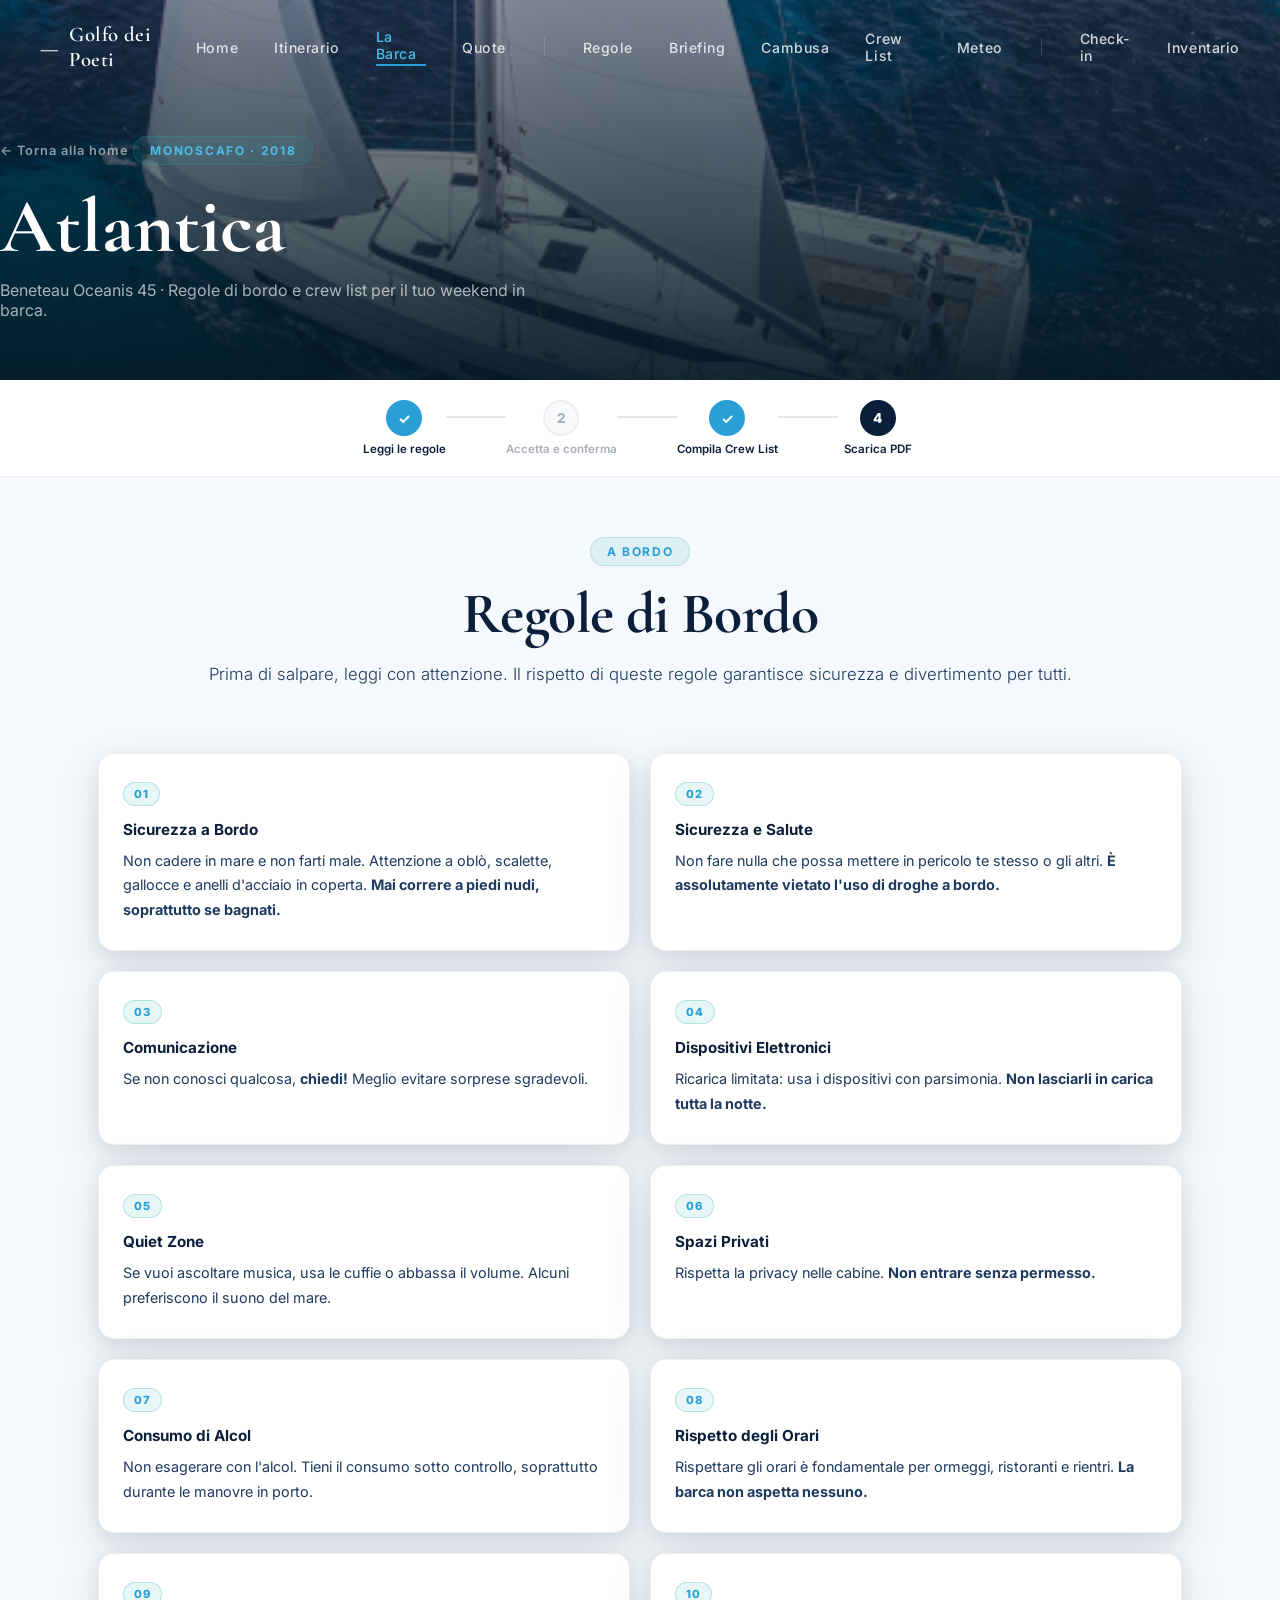
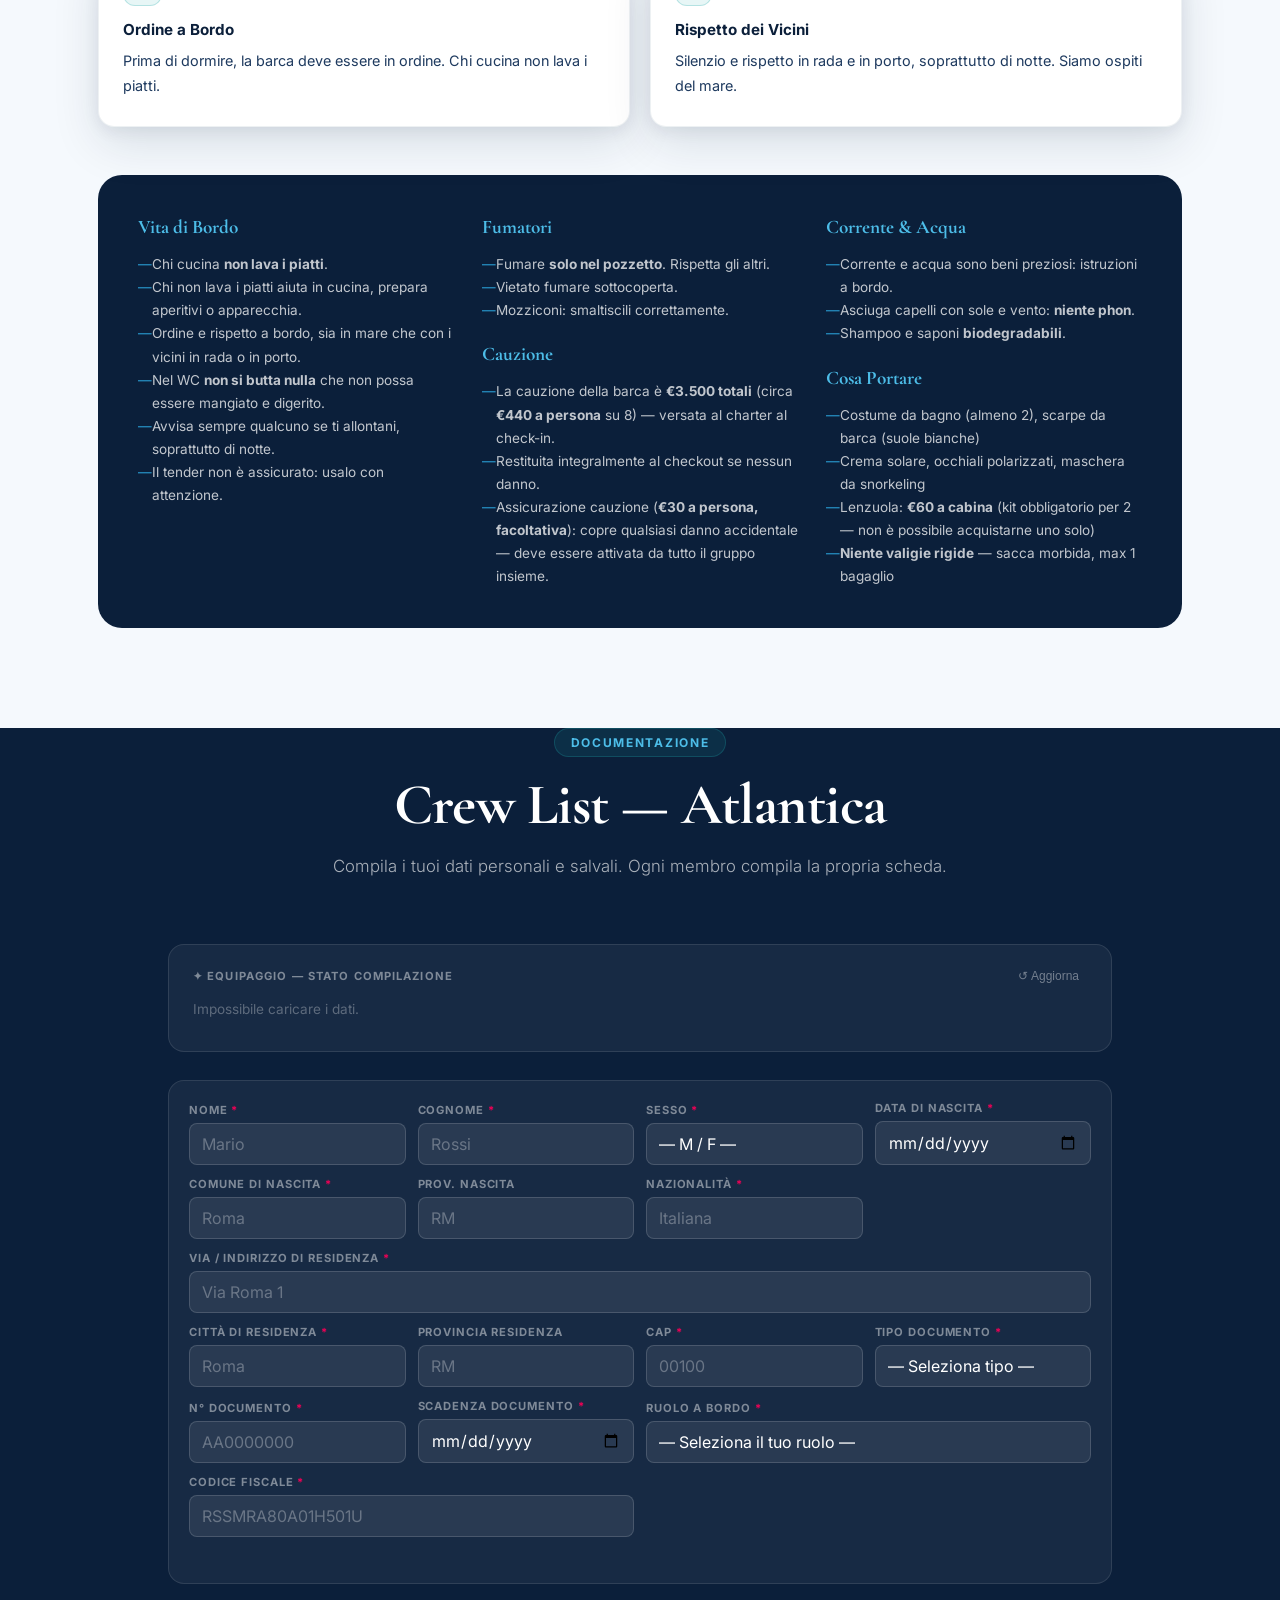
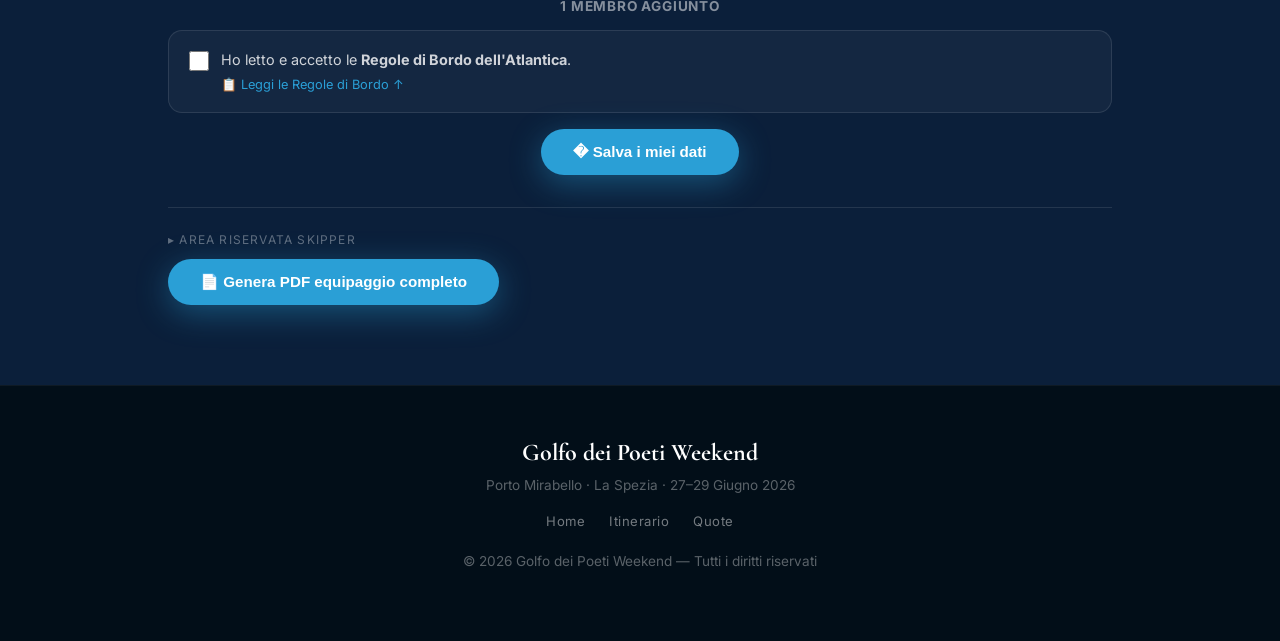
==== commit a64281be: "Ristruttura menu in 3 aree + meteo e inventario - Menu diviso in 3 blocchi logici: Presentazione / E" ====
--- a/atlantica.html
+++ b/atlantica.html
@@ -20,13 +20,17 @@
       <div class="nav-links">
         <a href="index.html">Home</a>
         <a href="index.html#itinerario">Itinerario</a>
-        <a href="atlantica.html" class="active">Atlantica</a>
+        <a href="atlantica.html" class="active">La Barca</a>
         <a href="index.html#quota">Quote</a>
+        <span class="nav-divider"></span>
+        <a href="regole.html">Regole</a>
         <a href="briefing.html">Briefing</a>
-        <a href="regole.html">Regole</a>
         <a href="cambusa.html">Cambusa</a>
-        <a href="checkin.html">🔐 Check-in</a>
-        <a href="#crewlist" class="nav-cta">Crew List</a>
+        <a href="#crewlist">Crew List</a>
+        <a href="meteo.html">Meteo</a>
+        <span class="nav-divider"></span>
+        <a href="checkin.html">Check-in</a>
+        <a href="inventario.html">Inventario</a>
       </div>
       <button class="nav-burger" id="navBurger" aria-label="Menu">
         <span></span><span></span><span></span>
@@ -35,13 +39,15 @@
     <div class="nav-mobile" id="navMobile">
       <a href="index.html">Home</a>
       <a href="index.html#itinerario">Itinerario</a>
-      <a href="atlantica.html" style="color:var(--turq); font-weight:700;">Atlantica →</a>
+      <a href="atlantica.html" style="color:var(--turq);font-weight:700;">La Barca →</a>
       <a href="index.html#quota">Quote</a>
+      <a href="regole.html">Regole</a>
       <a href="briefing.html">Briefing</a>
-      <a href="regole.html">Regole</a>
       <a href="cambusa.html">Cambusa</a>
-      <a href="checkin.html" style="color:var(--turq); font-weight:700;">🔐 Check-in →</a>
       <a href="#crewlist">Crew List</a>
+      <a href="meteo.html">Meteo</a>
+      <a href="checkin.html">🔐 Check-in</a>
+      <a href="inventario.html">Inventario</a>
     </div>
   </nav>
 
--- a/styles.css
+++ b/styles.css
@@ -114,13 +114,23 @@
   transition: color var(--t);
 }
 .nav-links a:hover { color: var(--turq-light); }
+.nav-links a.active {
+  color: var(--turq-light);
+  border-bottom: 2px solid var(--turq);
+  padding-bottom: 2px;
+}
+.nav-divider {
+  display: inline-block;
+  width: 1px;
+  height: 18px;
+  background: rgba(255,255,255,.15);
+  margin: 0 2px;
+}
 .nav-cta {
-  background: var(--turq) !important; color: #fff !important;
-  padding: 9px 22px; border-radius: 50px;
-  transition: var(--t) var(--ease) !important;
-  box-shadow: var(--sh-turq);
-}
-.nav-cta:hover { background: var(--turq-light) !important; transform: translateY(-2px); }
+  color: rgba(255,255,255,.8) !important;
+  transition: color var(--t) !important;
+}
+.nav-cta:hover { color: var(--turq-light) !important; }
 .nav-burger { display: none; flex-direction: column; gap: 5px; background: none; border: none; cursor: pointer; padding: 6px; }
 .nav-burger span { display: block; width: 24px; height: 2px; background: #fff; border-radius: 2px; transition: var(--t); }
 .nav-mobile {
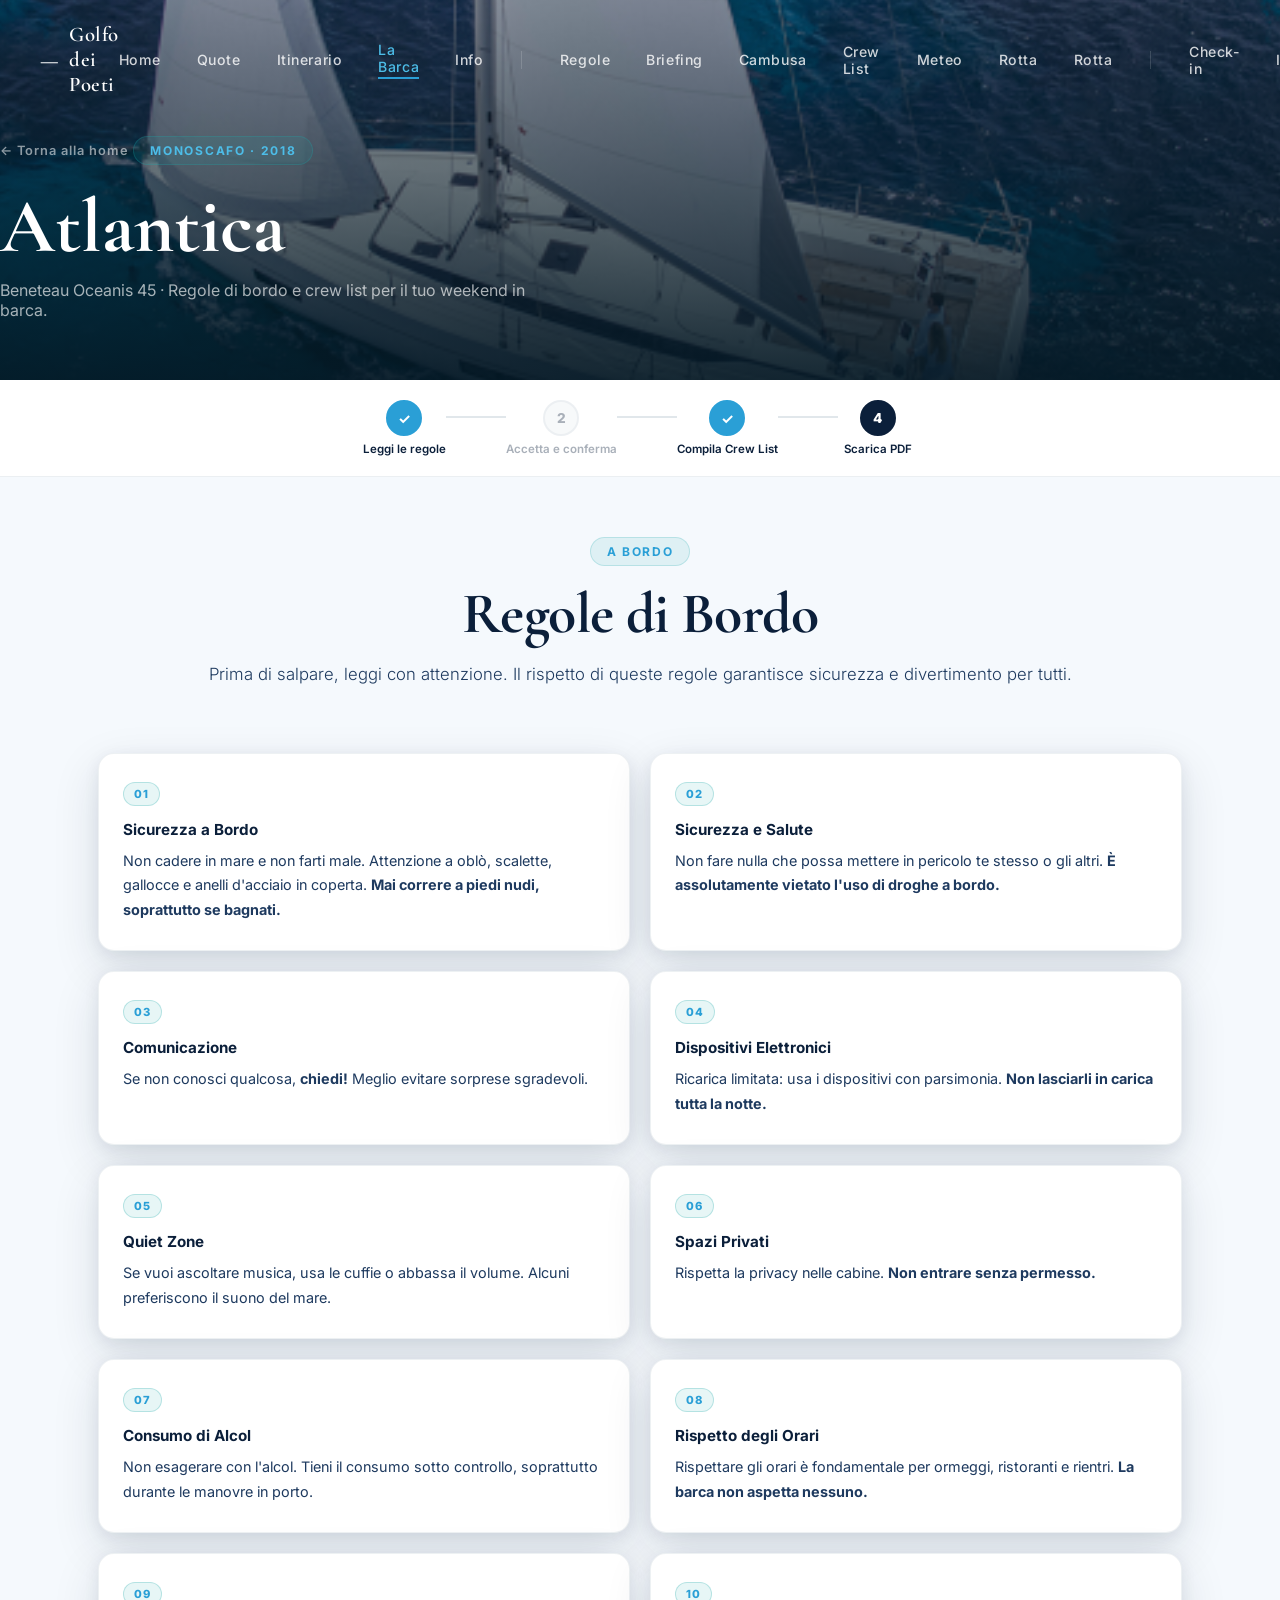
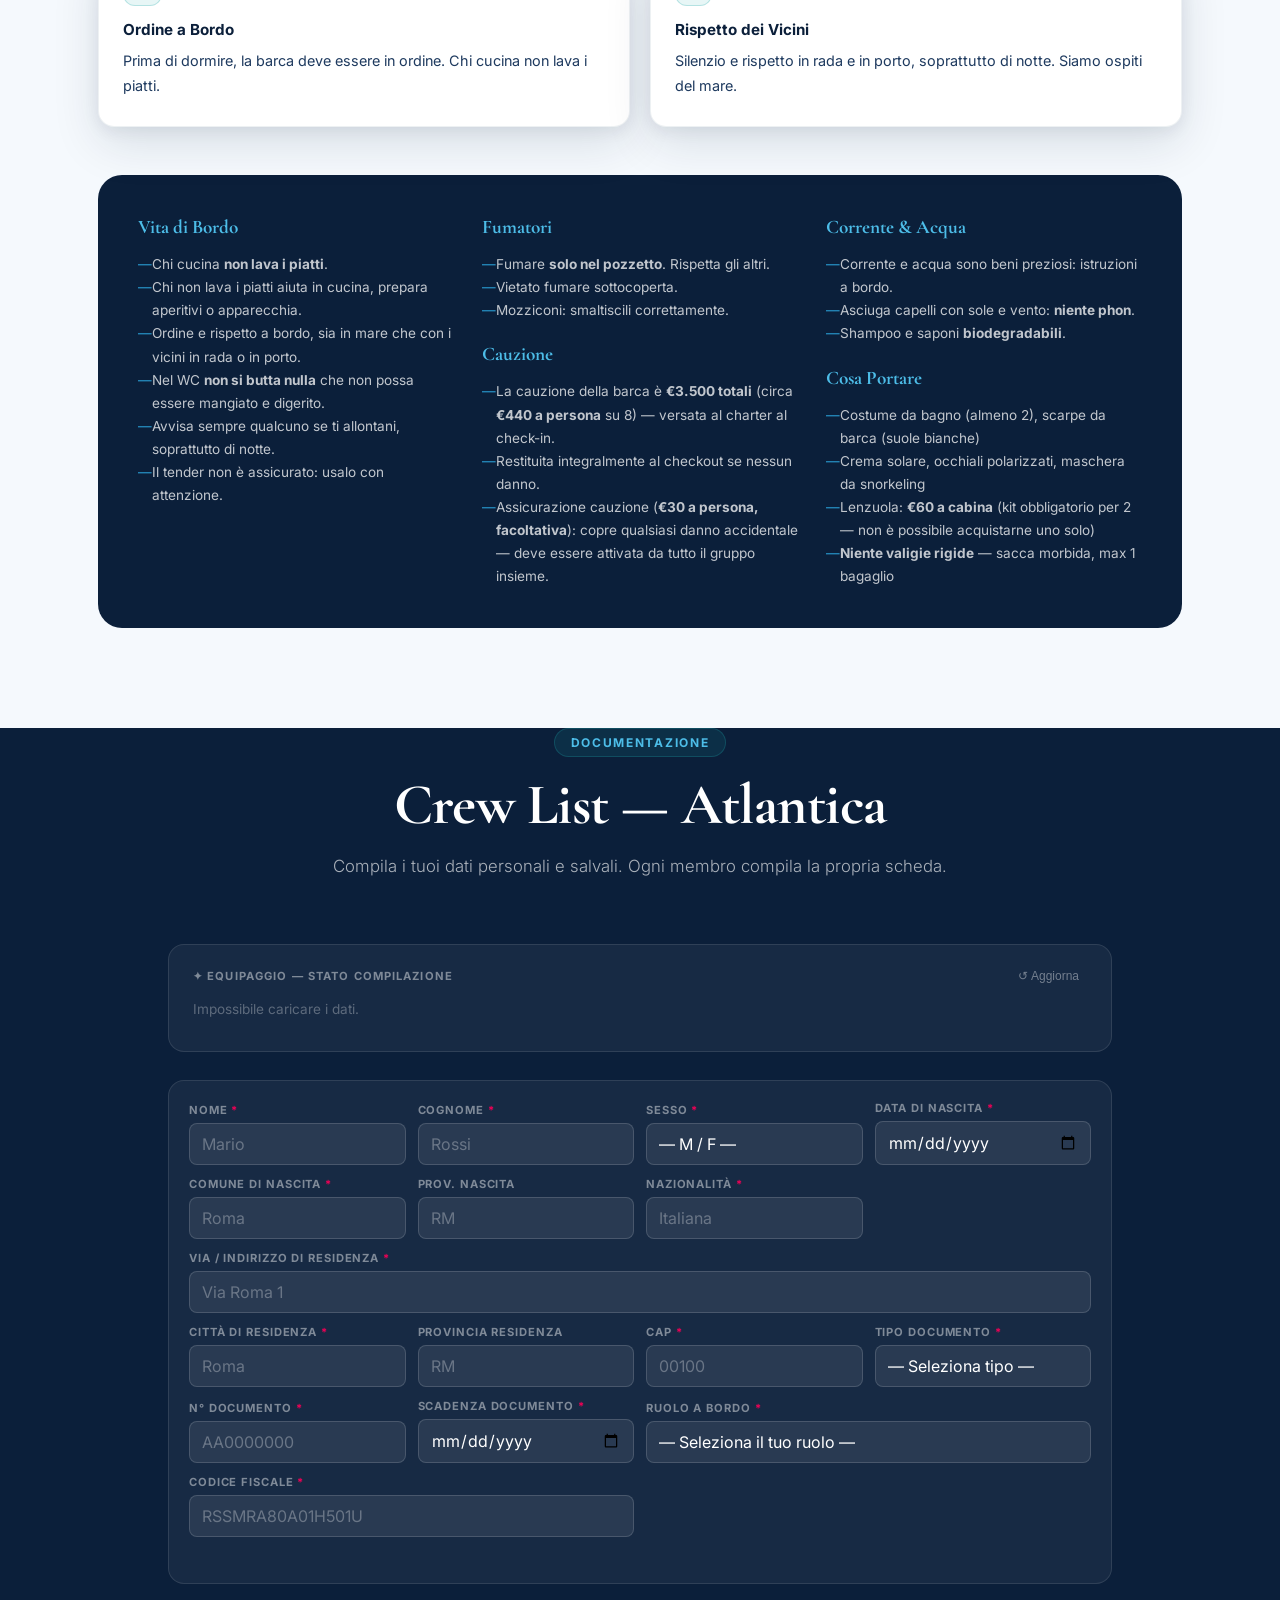
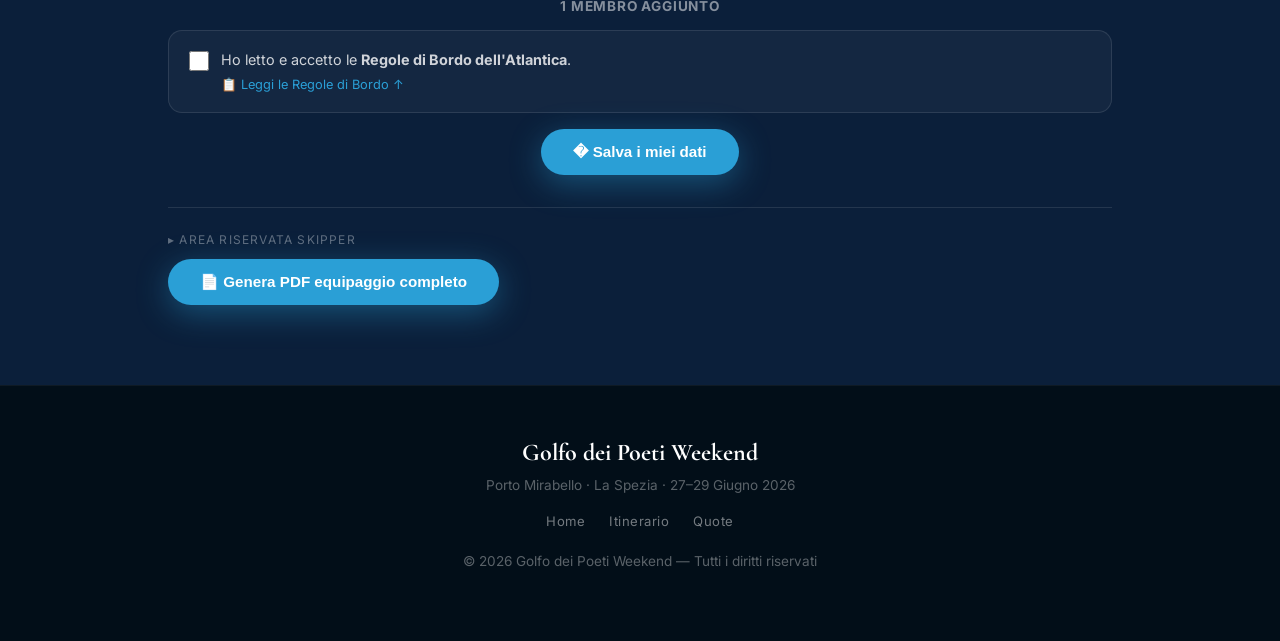
==== commit 199b2439: "Ristruttura sicurezza, ordine menu e aggiunge Rotta - Sezione sicurezza in briefing.html divisa in 4" ====
--- a/atlantica.html
+++ b/atlantica.html
@@ -19,15 +19,18 @@
       </a>
       <div class="nav-links">
         <a href="index.html">Home</a>
+        <a href="index.html#quota">Quote</a>
         <a href="index.html#itinerario">Itinerario</a>
         <a href="atlantica.html" class="active">La Barca</a>
-        <a href="index.html#quota">Quote</a>
+        <a href="index.html#contatti">Info</a>
         <span class="nav-divider"></span>
         <a href="regole.html">Regole</a>
         <a href="briefing.html">Briefing</a>
         <a href="cambusa.html">Cambusa</a>
-        <a href="#crewlist">Crew List</a>
+        <a href="atlantica.html#crewlist">Crew List</a>
         <a href="meteo.html">Meteo</a>
+        <a href="rotta.html">Rotta</a>
+        <a href="rotta.html">Rotta</a>
         <span class="nav-divider"></span>
         <a href="checkin.html">Check-in</a>
         <a href="inventario.html">Inventario</a>
@@ -46,6 +49,7 @@
       <a href="cambusa.html">Cambusa</a>
       <a href="#crewlist">Crew List</a>
       <a href="meteo.html">Meteo</a>
+        <a href="rotta.html">Rotta</a>
       <a href="checkin.html">🔐 Check-in</a>
       <a href="inventario.html">Inventario</a>
     </div>
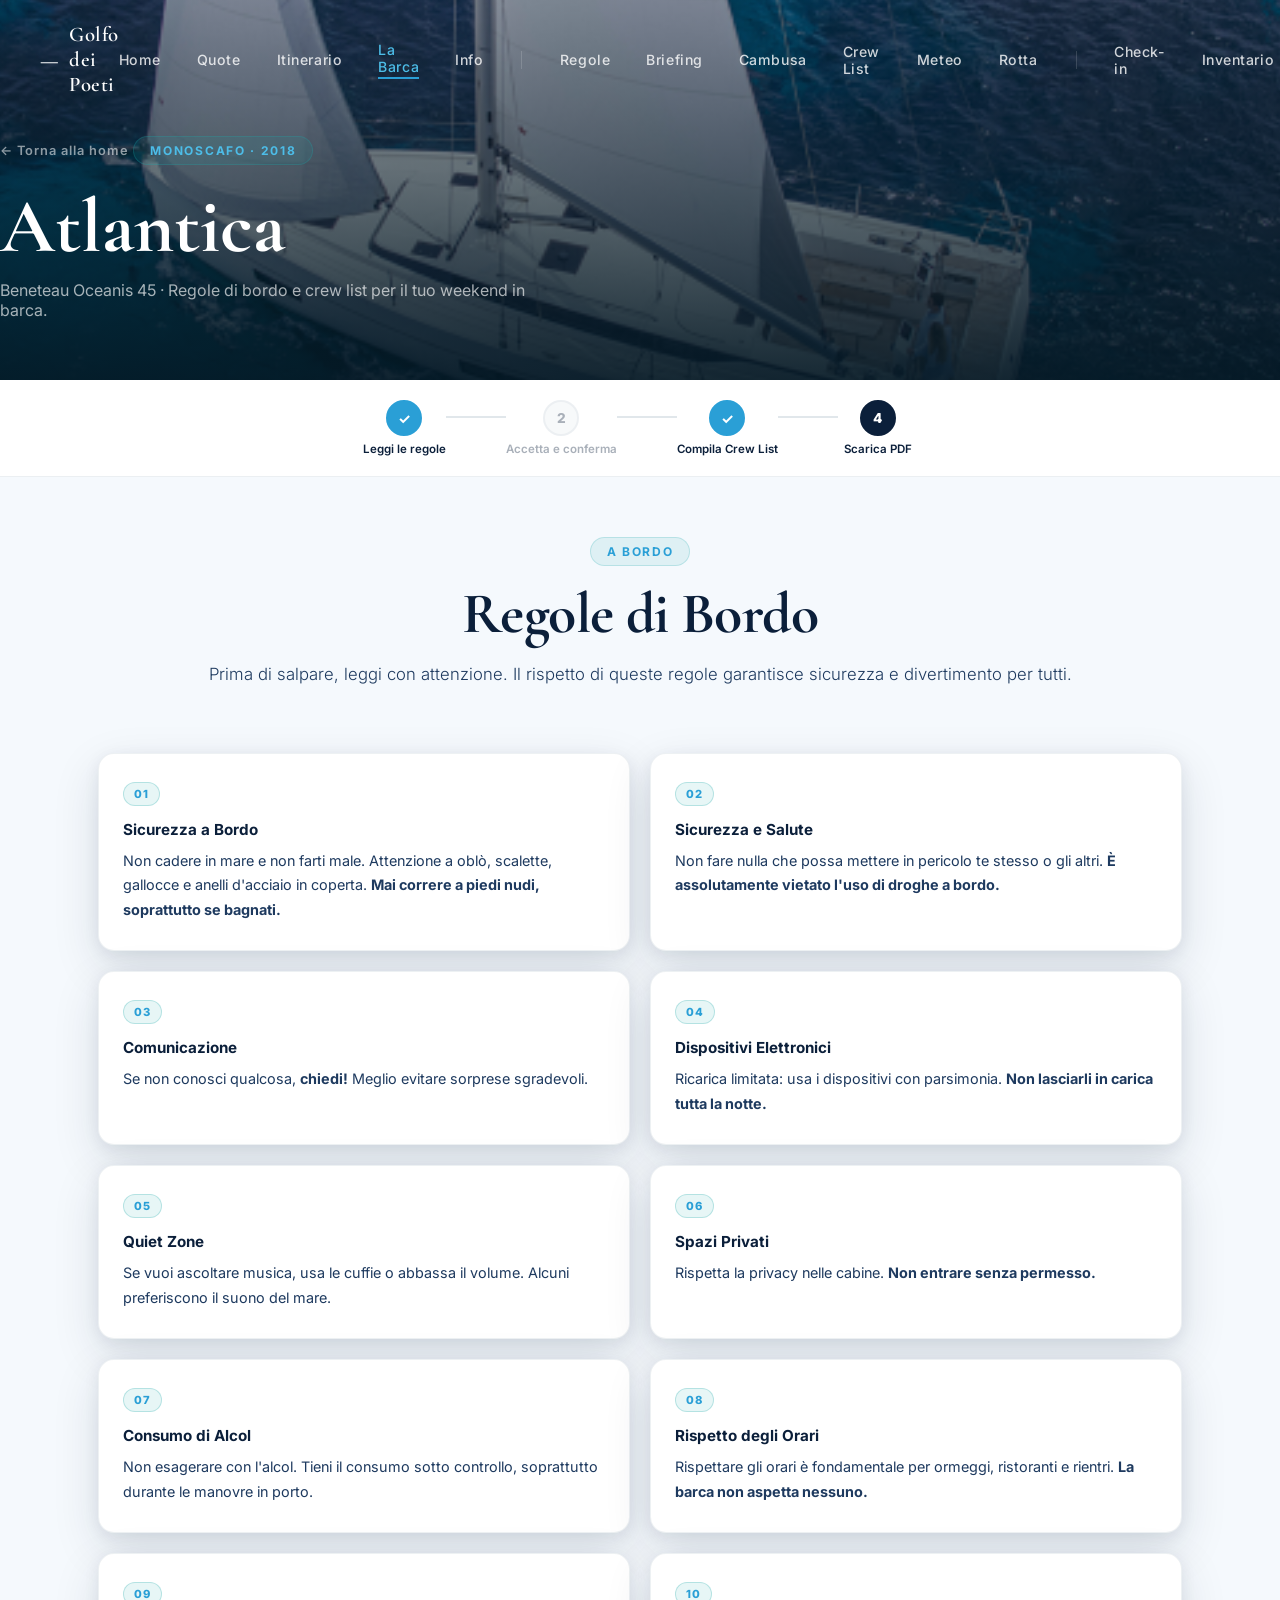
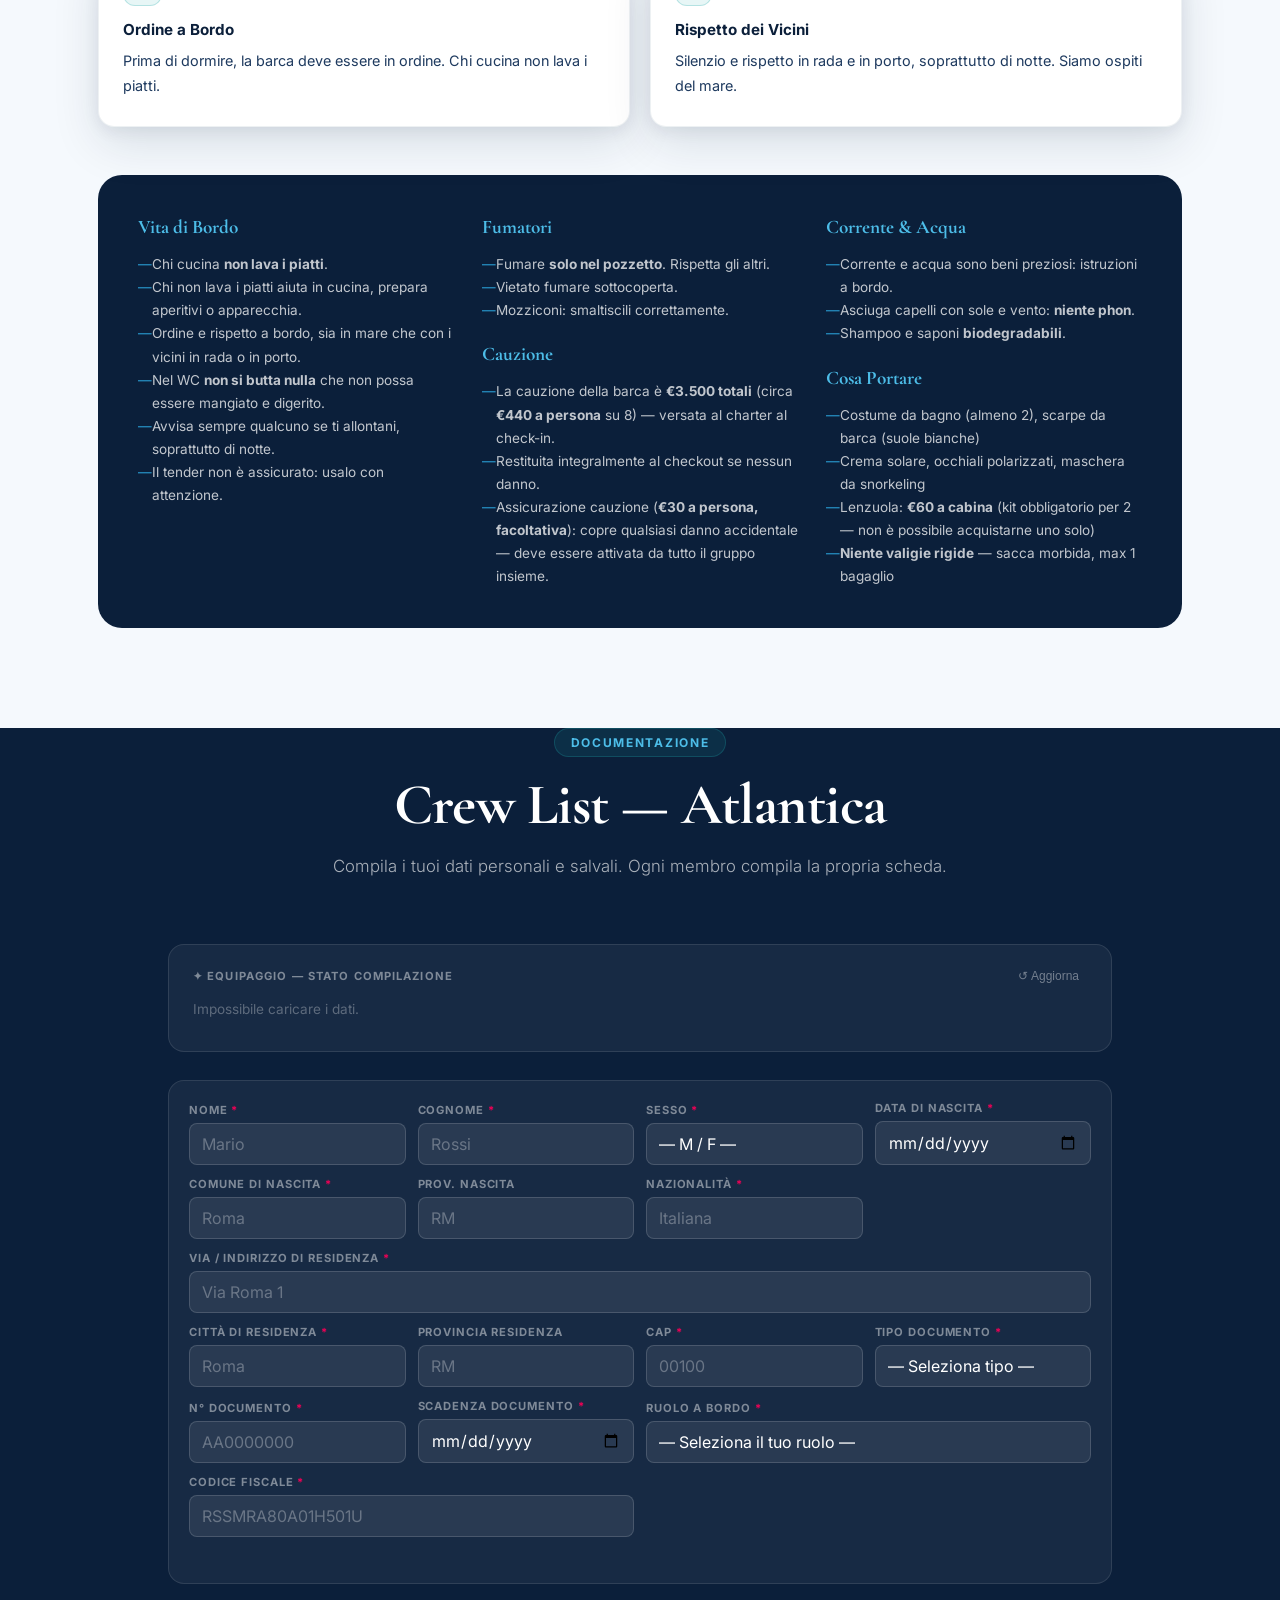
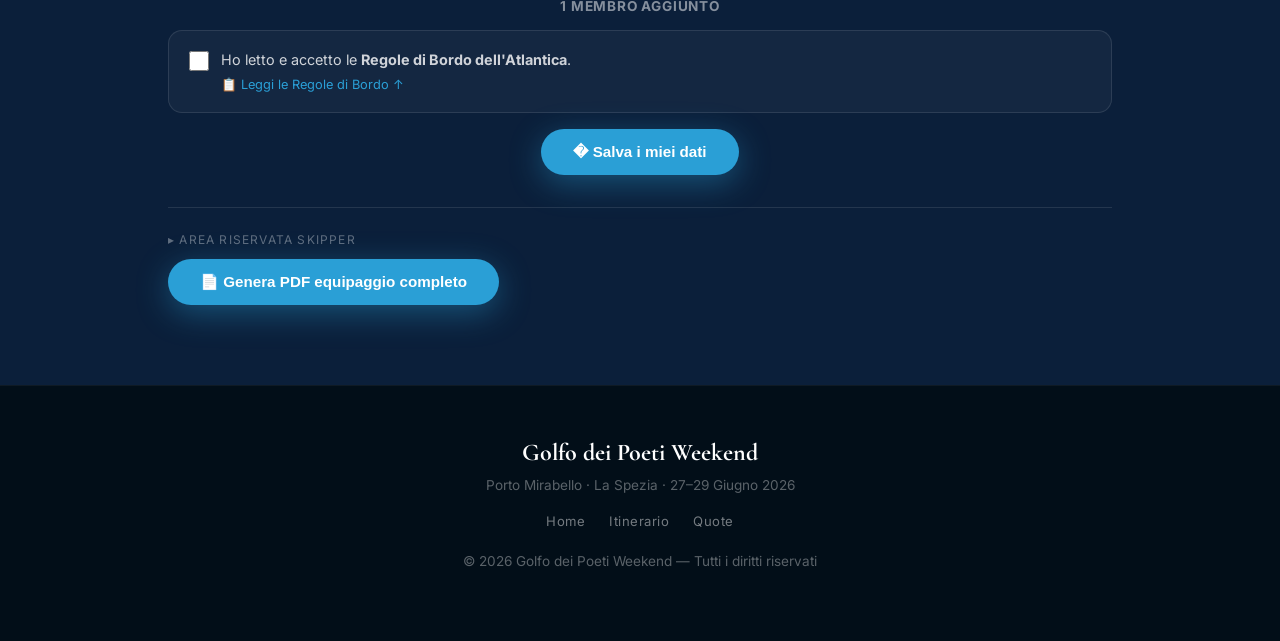
==== commit ebfe33fa: "Fix menu mobile: ordine corretto, duplicati rimossi, Info aggiunto - Rimuove duplicato Rotta in nav-" ====
--- a/atlantica.html
+++ b/atlantica.html
@@ -30,7 +30,6 @@
         <a href="atlantica.html#crewlist">Crew List</a>
         <a href="meteo.html">Meteo</a>
         <a href="rotta.html">Rotta</a>
-        <a href="rotta.html">Rotta</a>
         <span class="nav-divider"></span>
         <a href="checkin.html">Check-in</a>
         <a href="inventario.html">Inventario</a>
@@ -41,15 +40,16 @@
     </div>
     <div class="nav-mobile" id="navMobile">
       <a href="index.html">Home</a>
+      <a href="index.html#quota">Quote</a>
       <a href="index.html#itinerario">Itinerario</a>
       <a href="atlantica.html" style="color:var(--turq);font-weight:700;">La Barca →</a>
-      <a href="index.html#quota">Quote</a>
+      <a href="index.html#contatti">Info</a>
       <a href="regole.html">Regole</a>
       <a href="briefing.html">Briefing</a>
       <a href="cambusa.html">Cambusa</a>
-      <a href="#crewlist">Crew List</a>
+      <a href="atlantica.html#crewlist">Crew List</a>
       <a href="meteo.html">Meteo</a>
-        <a href="rotta.html">Rotta</a>
+      <a href="rotta.html">Rotta</a>
       <a href="checkin.html">🔐 Check-in</a>
       <a href="inventario.html">Inventario</a>
     </div>
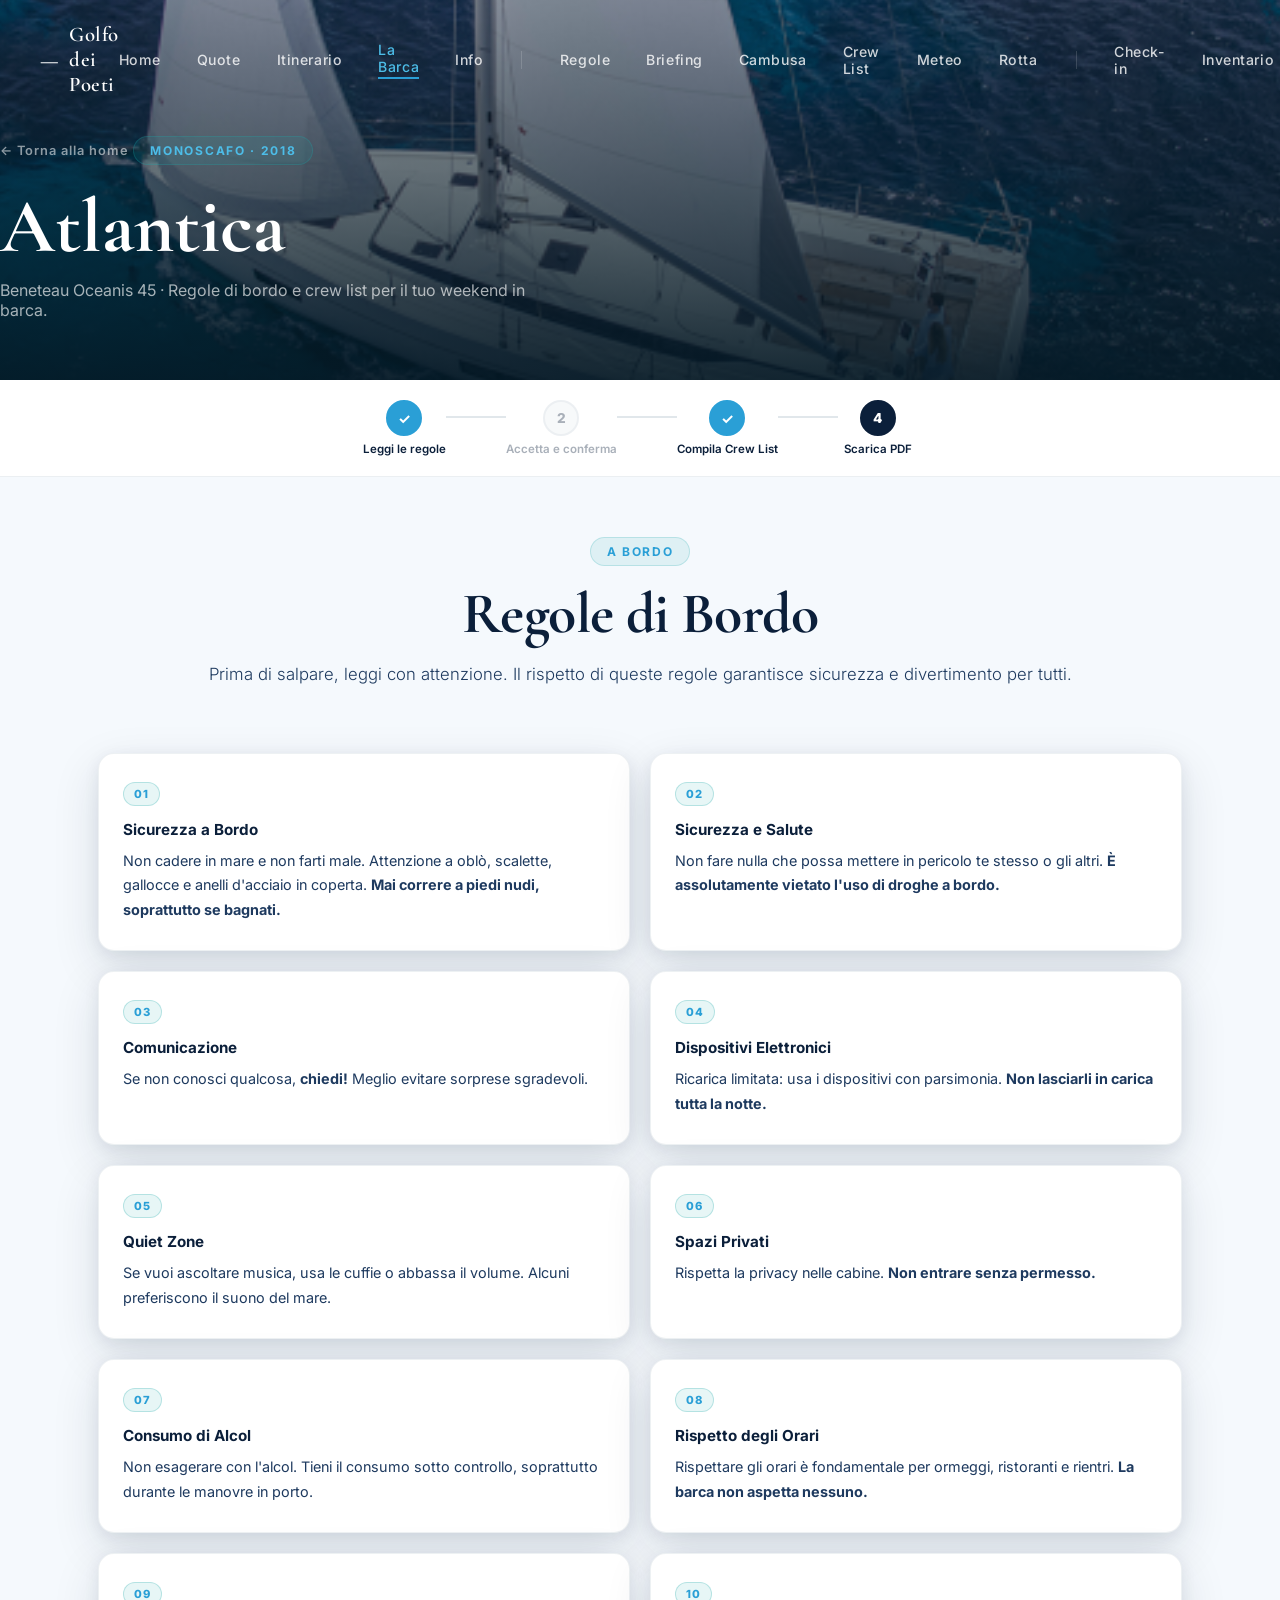
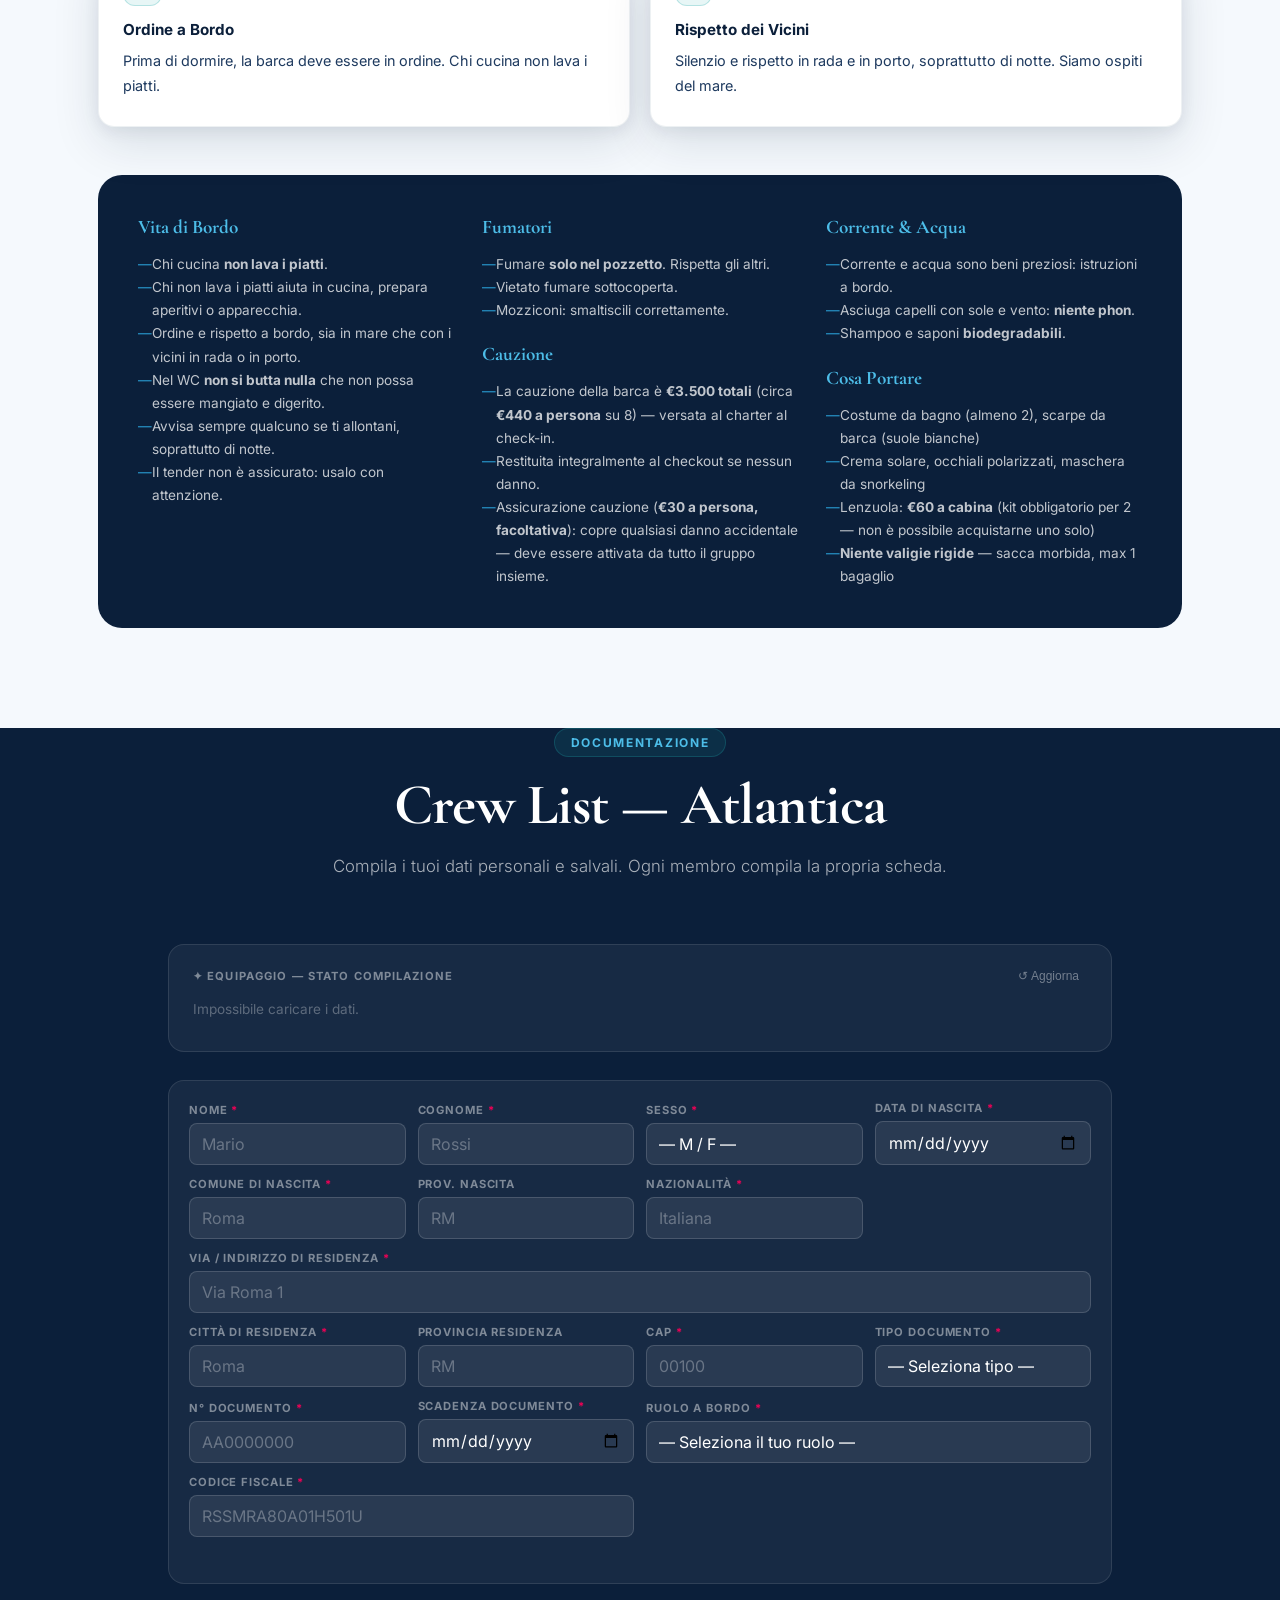
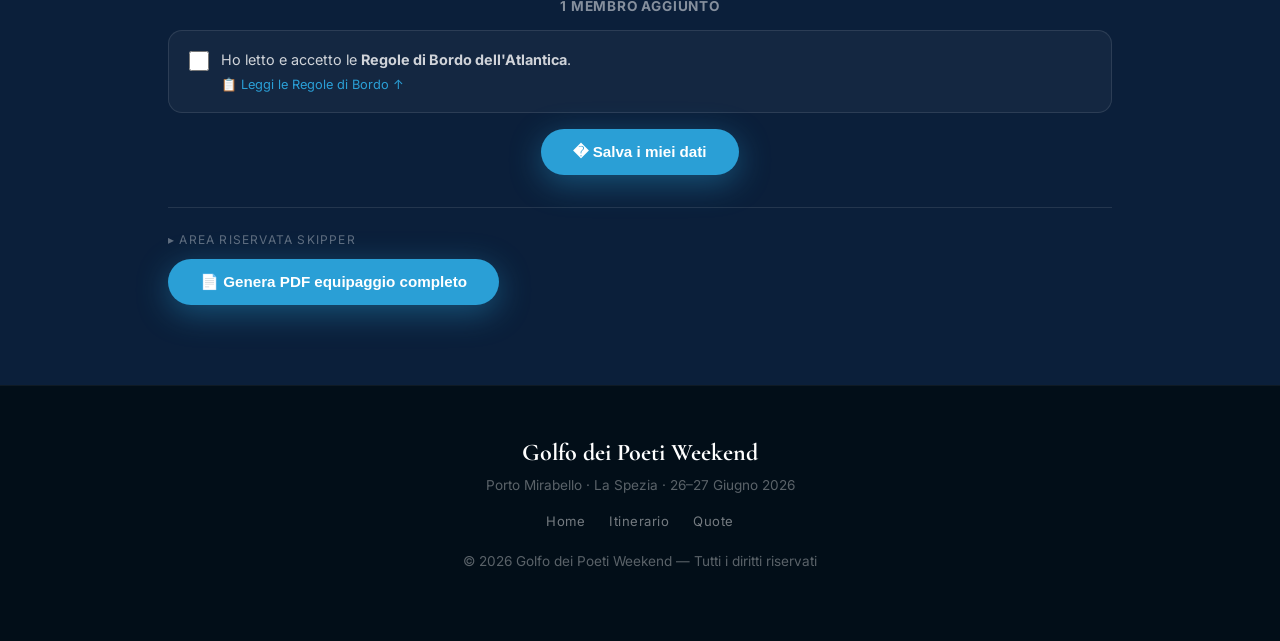
==== commit 5764f6d2: "Aggiorna date a 26–28 Giugno 2026 Corregge il weekend dal 27–29 al 26–28 giugno 2026. Mantiene i fog" ====
--- a/atlantica.html
+++ b/atlantica.html
@@ -251,7 +251,7 @@
   <footer class="footer">
     <div class="container">
       <div class="footer-logo">Golfo dei Poeti Weekend</div>
-      <p>Porto Mirabello · La Spezia · 27–29 Giugno 2026</p>
+      <p>Porto Mirabello · La Spezia · 26–27 Giugno 2026</p>
       <div class="footer-links">
         <a href="index.html">Home</a>
         <a href="index.html#itinerario">Itinerario</a>
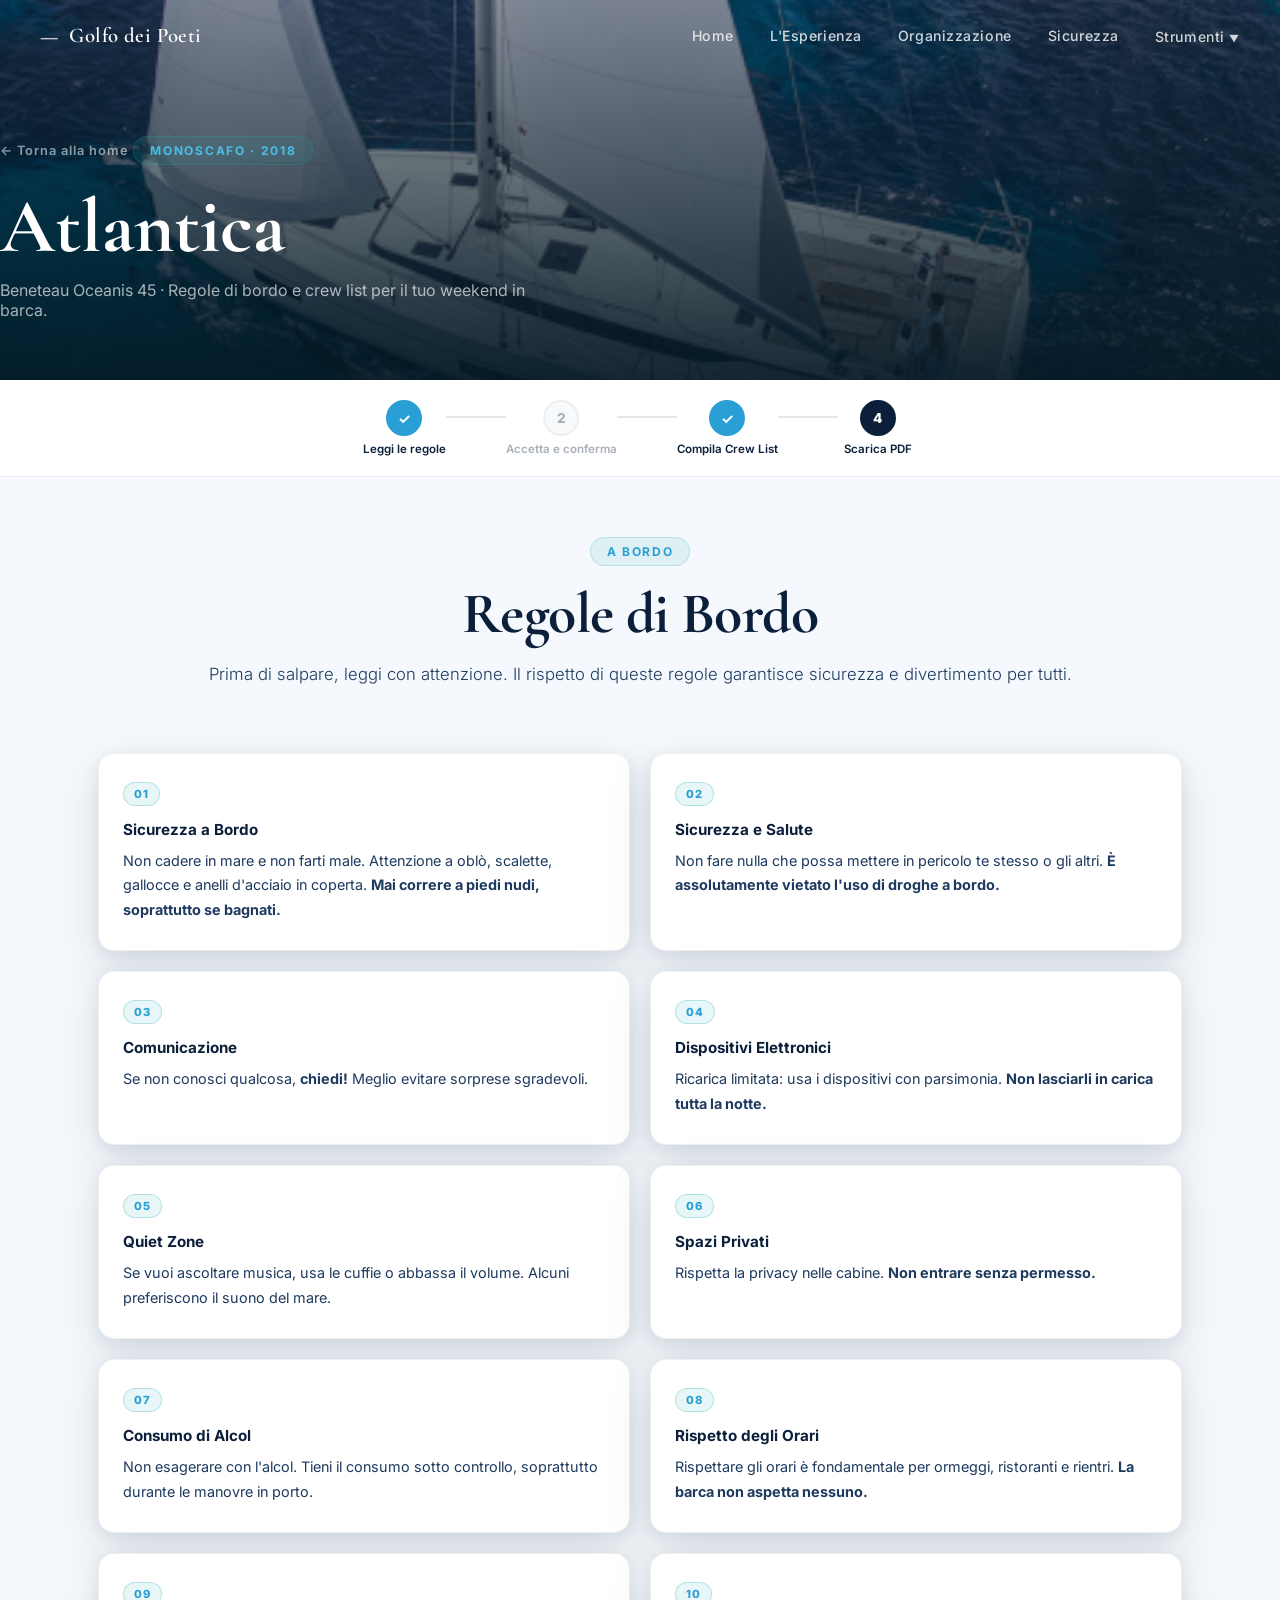
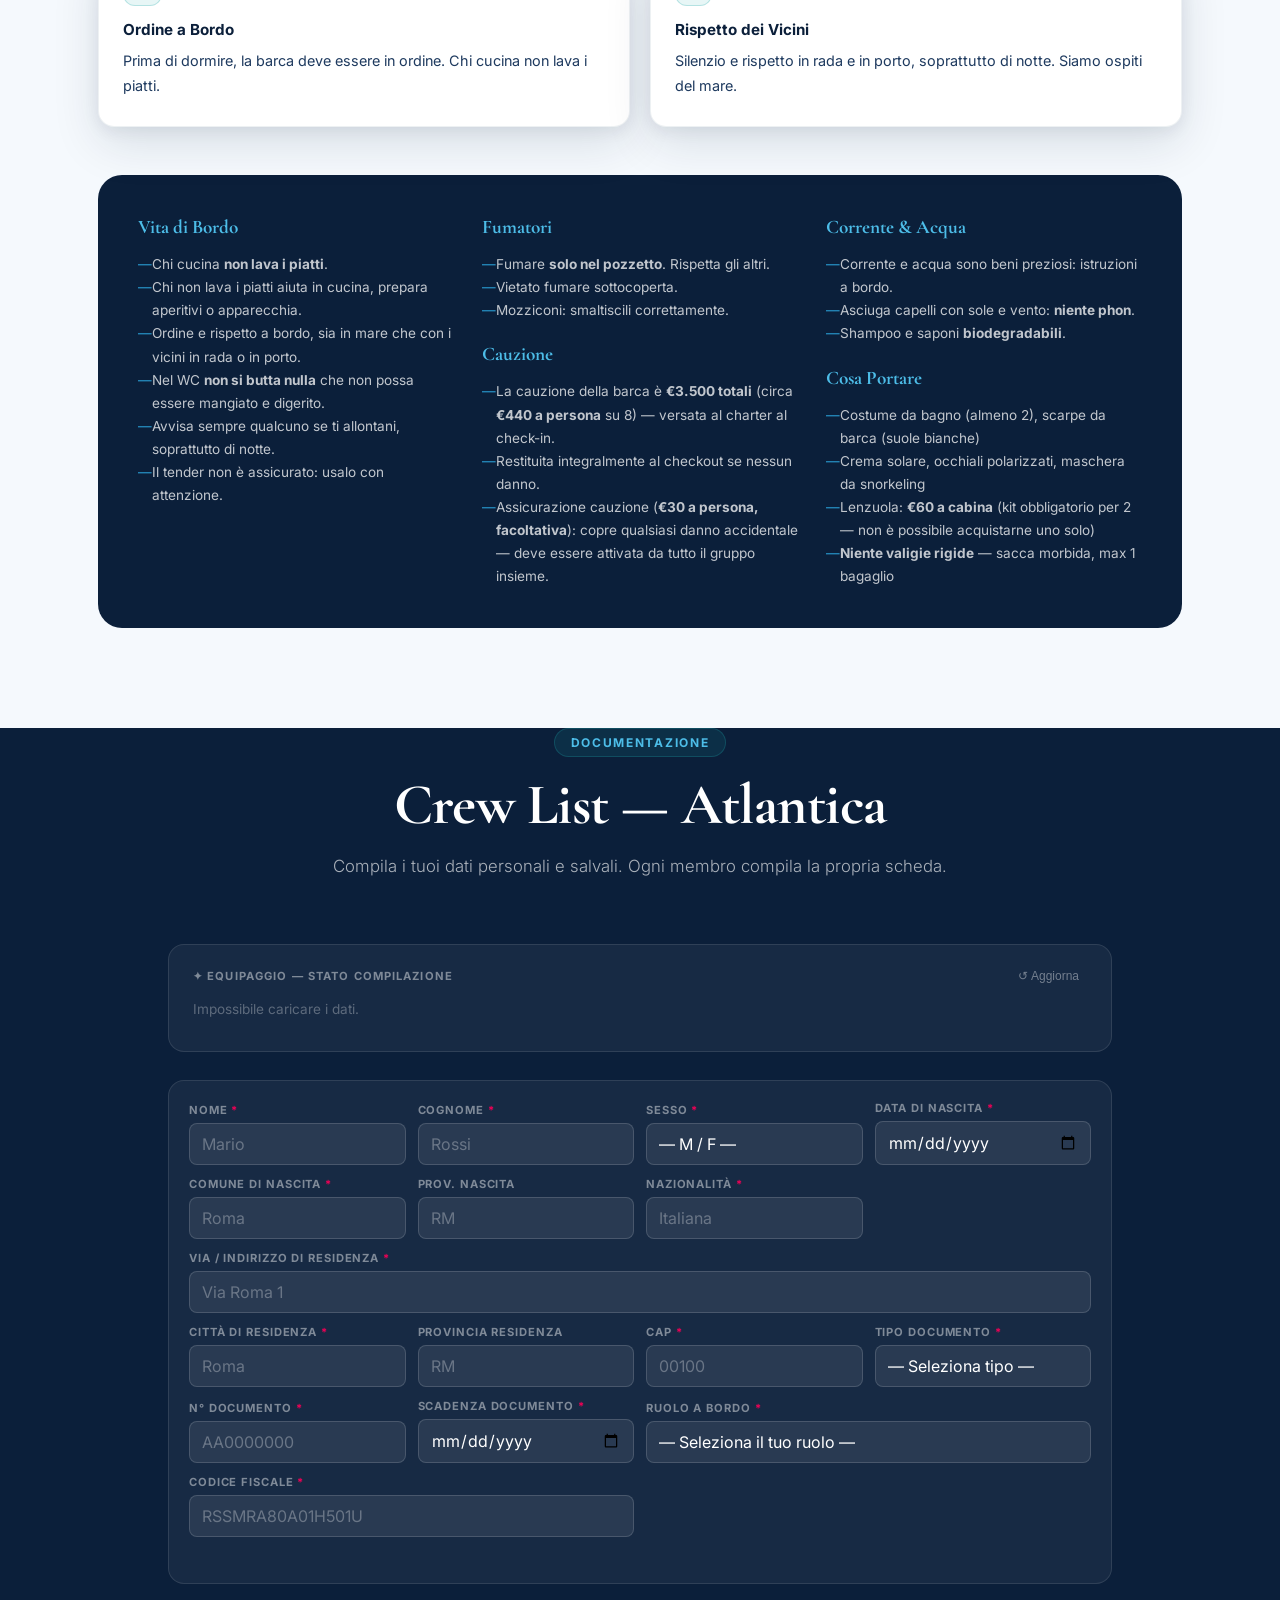
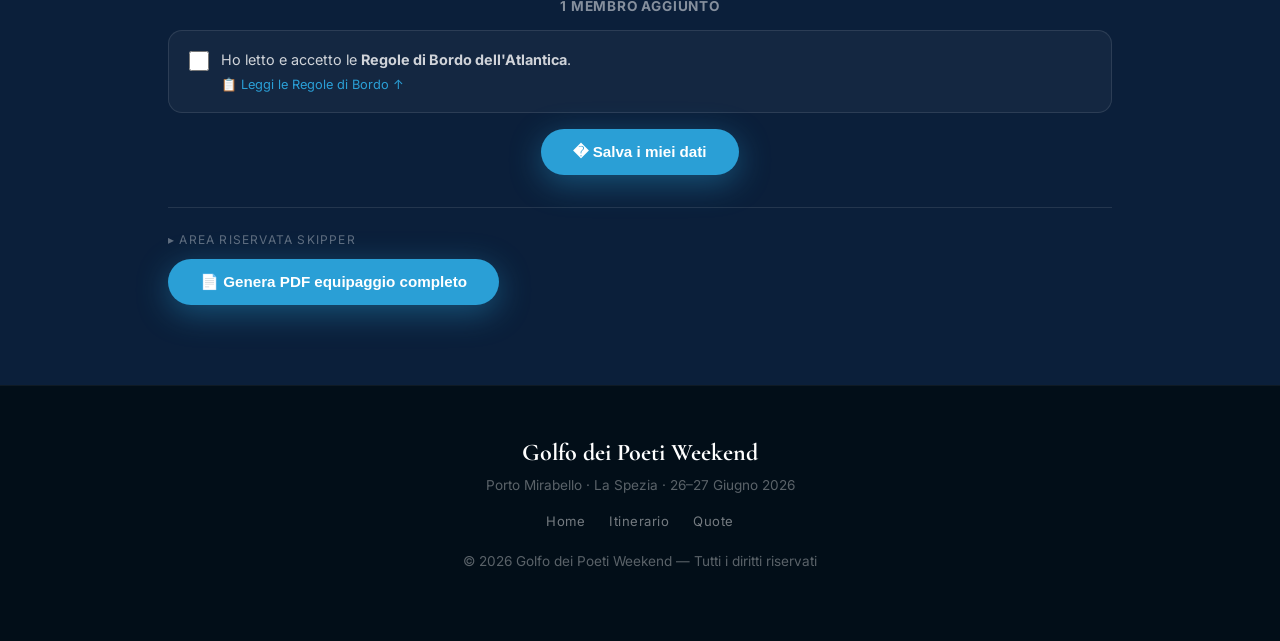
==== commit 796357b8: "Migliora card hub e allinea nav in tutte le pagine - Aggiunge stili .hub-card in styles.css (hover, " ====
--- a/atlantica.html
+++ b/atlantica.html
@@ -17,40 +17,34 @@
         <span class="logo-icon">—</span>
         <span>Golfo dei Poeti</span>
       </a>
-      <div class="nav-links">
+            <div class="nav-links">
         <a href="index.html">Home</a>
-        <a href="index.html#quota">Quote</a>
-        <a href="index.html#itinerario">Itinerario</a>
-        <a href="atlantica.html" class="active">La Barca</a>
-        <a href="index.html#contatti">Info</a>
-        <span class="nav-divider"></span>
-        <a href="regole.html">Regole</a>
-        <a href="briefing.html">Briefing</a>
-        <a href="cambusa.html">Cambusa</a>
-        <a href="atlantica.html#crewlist">Crew List</a>
-        <a href="meteo.html">Meteo</a>
-        <a href="rotta.html">Rotta</a>
-        <span class="nav-divider"></span>
-        <a href="checkin.html">Check-in</a>
-        <a href="inventario.html">Inventario</a>
-      </div>
-      <button class="nav-burger" id="navBurger" aria-label="Menu">
+        <a href="esperienza.html">L'Esperienza</a>
+        <a href="organizzazione.html">Organizzazione</a>
+        <a href="sicurezza.html">Sicurezza</a>
+        <div class="dropdown" id="navDropdown">
+          <a href="javascript:void(0)" class="dropdown-toggle">Strumenti <span style="font-size:.7em">▼</span></a>
+          <div class="dropdown-menu">
+            <a href="checkin.html">Check-in Barca</a>
+            <a href="inventario.html">Inventario</a>
+            <a href="meteo.html">Meteo Operativo</a>
+          </div>
+        </div>
+      </div><button class="nav-burger" id="navBurger" aria-label="Menu">
         <span></span><span></span><span></span>
       </button>
     </div>
-    <div class="nav-mobile" id="navMobile">
+        <div class="nav-mobile" id="navMobile">
       <a href="index.html">Home</a>
-      <a href="index.html#quota">Quote</a>
-      <a href="index.html#itinerario">Itinerario</a>
-      <a href="atlantica.html" style="color:var(--turq);font-weight:700;">La Barca →</a>
-      <a href="index.html#contatti">Info</a>
-      <a href="regole.html">Regole</a>
-      <a href="briefing.html">Briefing</a>
+      <a href="esperienza.html">L'Esperienza</a>
+      <a href="organizzazione.html">Organizzazione</a>
+      <a href="sicurezza.html">Sicurezza</a>
+      <a href="valigia.html">Valigia Intelligente</a>
       <a href="cambusa.html">Cambusa</a>
       <a href="atlantica.html#crewlist">Crew List</a>
       <a href="meteo.html">Meteo</a>
       <a href="rotta.html">Rotta</a>
-      <a href="checkin.html">🔐 Check-in</a>
+      <a href="checkin.html">Check-in Barca</a>
       <a href="inventario.html">Inventario</a>
     </div>
   </nav>
--- a/styles.css
+++ b/styles.css
@@ -360,7 +360,7 @@
 
 /* ──────────────────── QUOTA ──────────────────── */
 .quota { padding: 80px 0; background: var(--bg-light); }
-.quota-grid { display: grid; grid-template-columns: 1fr 1fr; gap: 28px; margin-top: 0; }
+.quota-grid { display: grid; grid-template-columns: repeat(3, 1fr); gap: 28px; margin-top: 0; }
 .quota-card {
   border-radius: var(--r-lg); padding: 36px 32px;
   box-shadow: var(--sh-card);
@@ -375,6 +375,12 @@
   border: 1px solid rgba(11,60,93,.1);
   border-top: 4px solid var(--ocean);
 }
+.quota-card.pasti {
+  background: #fff;
+  border: 1px solid rgba(232,200,122,.25);
+  border-top: 4px solid var(--gold);
+}
+.pasti .quota-card-title { color: var(--gold); }
 .quota-card-title {
   font-size: .72rem; font-weight: 800; text-transform: uppercase;
   letter-spacing: .12em; margin-bottom: 20px;
@@ -1419,6 +1425,82 @@
   }
 }
 
+/* ──────────────────── HUB CARDS ──────────────────── */
+.hub-card {
+  display: block;
+  text-decoration: none;
+  color: inherit;
+  background: #fff;
+  border-radius: var(--r-lg);
+  padding: 32px 28px;
+  box-shadow: var(--sh-card);
+  border: 1px solid rgba(11,60,93,.06);
+  border-top: 4px solid transparent;
+  transition: transform .25s var(--ease), box-shadow .25s, border-color .25s;
+  cursor: pointer;
+  position: relative;
+}
+.hub-card:hover {
+  transform: translateY(-6px);
+  box-shadow: 0 20px 48px rgba(11,60,93,.12);
+}
+.hub-card .rc-icon {
+  width: 52px; height: 52px; border-radius: 14px;
+  display: flex; align-items: center; justify-content: center;
+  font-size: 1.5rem; margin-bottom: 18px;
+}
+.hub-card h4 {
+  font-family: 'Cormorant Garamond', serif;
+  font-size: 1.25rem; font-weight: 600; margin-bottom: 10px;
+}
+.hub-card p {
+  font-size: .9rem; color: var(--text-mid); line-height: 1.65;
+  margin-bottom: 16px;
+}
+.hub-card .hub-cta {
+  display: inline-flex; align-items: center; gap: 6px;
+  font-size: .82rem; font-weight: 700;
+  padding: 6px 14px; border-radius: 20px;
+  transition: transform .2s;
+}
+.hub-card:hover .hub-cta {
+  transform: translateX(4px);
+}
+.hub-card.turq { border-top-color: var(--turq); }
+.hub-card.turq:hover { border-color: rgba(28,167,168,.3); }
+.hub-card.turq .hub-cta { background: rgba(28,167,168,.1); color: var(--turq); }
+.hub-card.gold { border-top-color: var(--gold); }
+.hub-card.gold:hover { border-color: rgba(232,200,122,.3); }
+.hub-card.gold .hub-cta { background: rgba(232,200,122,.1); color: var(--gold); }
+.hub-card.coral { border-top-color: var(--coral); }
+.hub-card.coral:hover { border-color: rgba(248,113,113,.3); }
+.hub-card.coral .hub-cta { background: rgba(248,113,113,.1); color: var(--coral); }
+.hub-card.ocean { border-top-color: var(--ocean); }
+.hub-card.ocean:hover { border-color: rgba(11,60,93,.2); }
+.hub-card.ocean .hub-cta { background: rgba(11,60,93,.06); color: var(--ocean); }
+
+/* ──────────────────── DROPDOWN NAV ──────────────────── */
+.dropdown { position: relative; }
+.dropdown-toggle { cursor: pointer; }
+.dropdown-menu {
+  position: absolute; top: calc(100% + 8px); right: 0;
+  min-width: 200px;
+  background: rgba(11,60,93,.98); backdrop-filter: blur(12px);
+  border: 1px solid rgba(255,255,255,.1);
+  border-radius: 12px; padding: 8px 0;
+  box-shadow: 0 20px 40px rgba(0,0,0,.35);
+  opacity: 0; visibility: hidden; transform: translateY(-6px);
+  transition: opacity .2s, transform .2s, visibility .2s;
+  z-index: 1001;
+}
+.dropdown-menu a {
+  display: block; padding: 10px 18px; color: rgba(255,255,255,.75);
+  font-size: .85rem; font-weight: 500; text-decoration: none;
+  transition: background .15s, color .15s; white-space: nowrap;
+}
+.dropdown-menu a:hover { background: rgba(255,255,255,.06); color: #fff; }
+.dropdown.open .dropdown-menu { opacity: 1; visibility: visible; transform: translateY(0); }
+
 /* ──────────────────── GALLERIA FOTO ──────────────────── */
 .galleria { padding: 80px 0; background: var(--bg-light); }
 .galleria-grid {
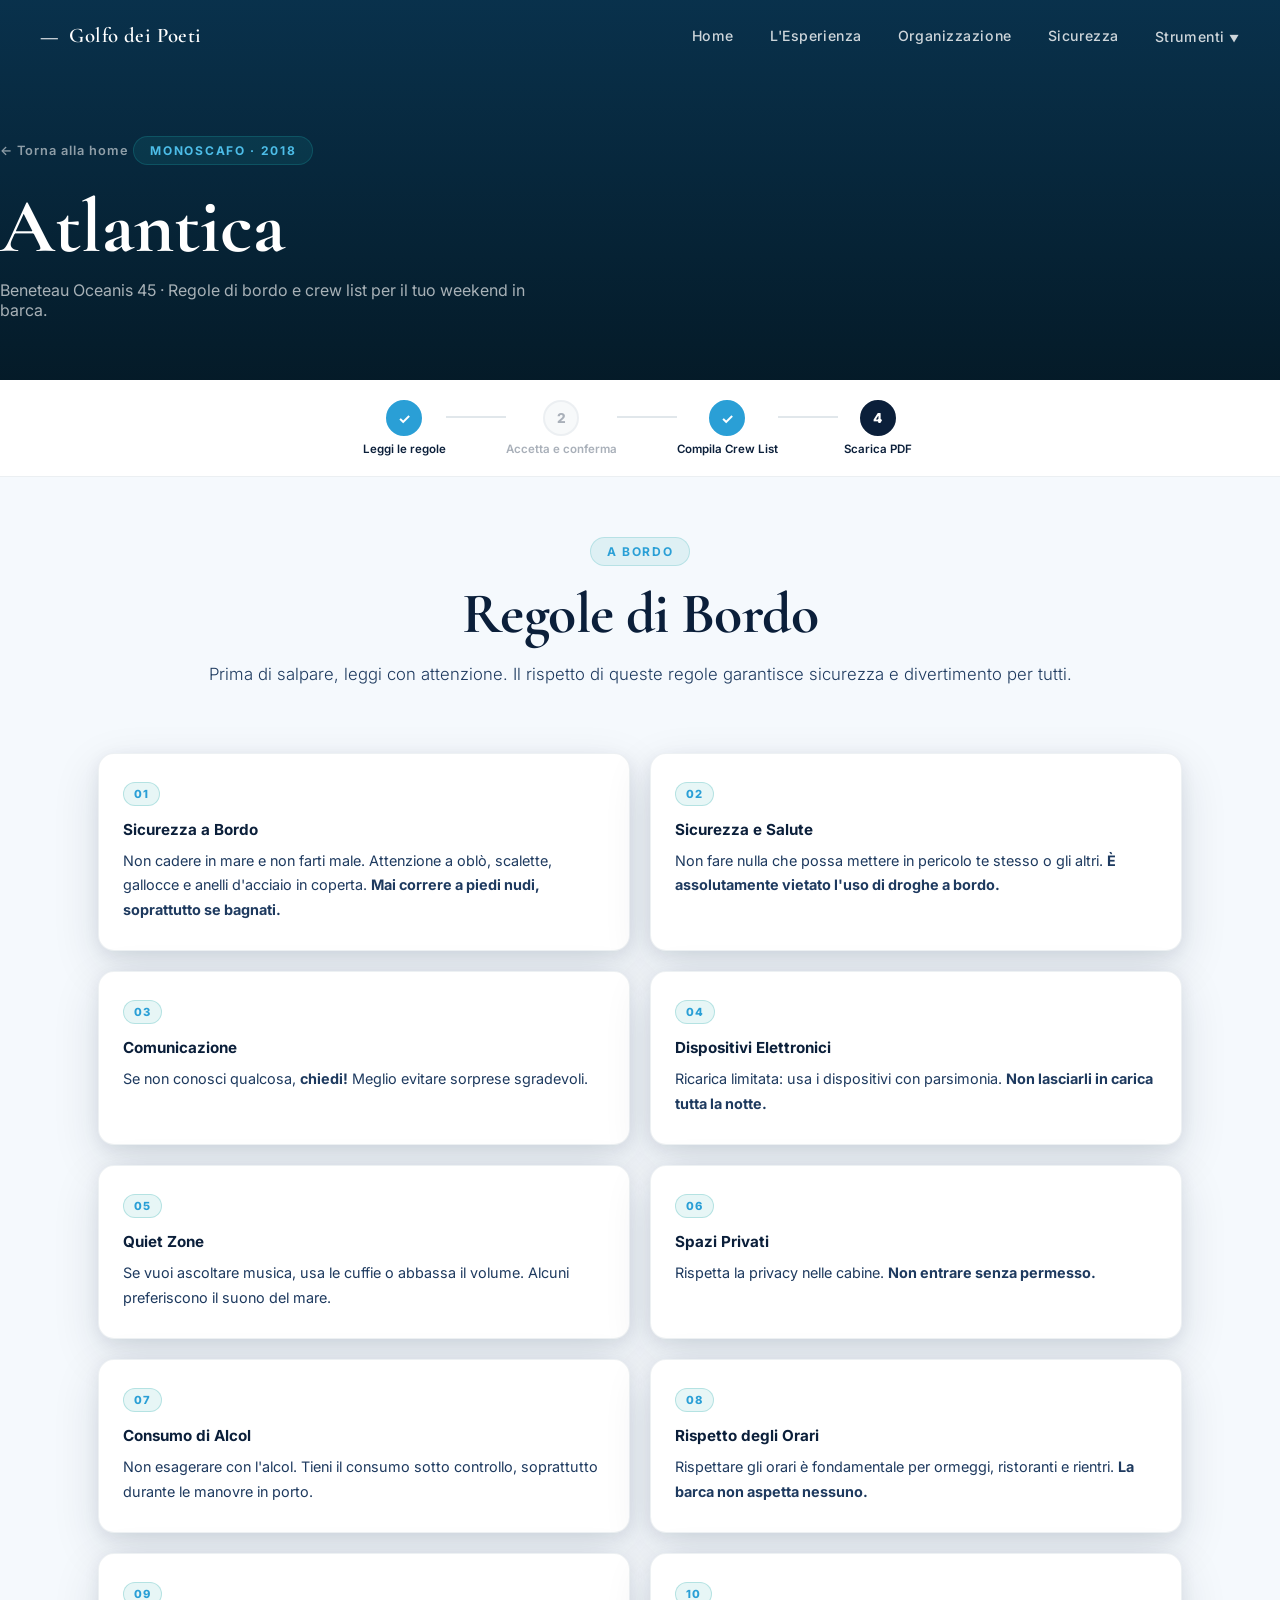
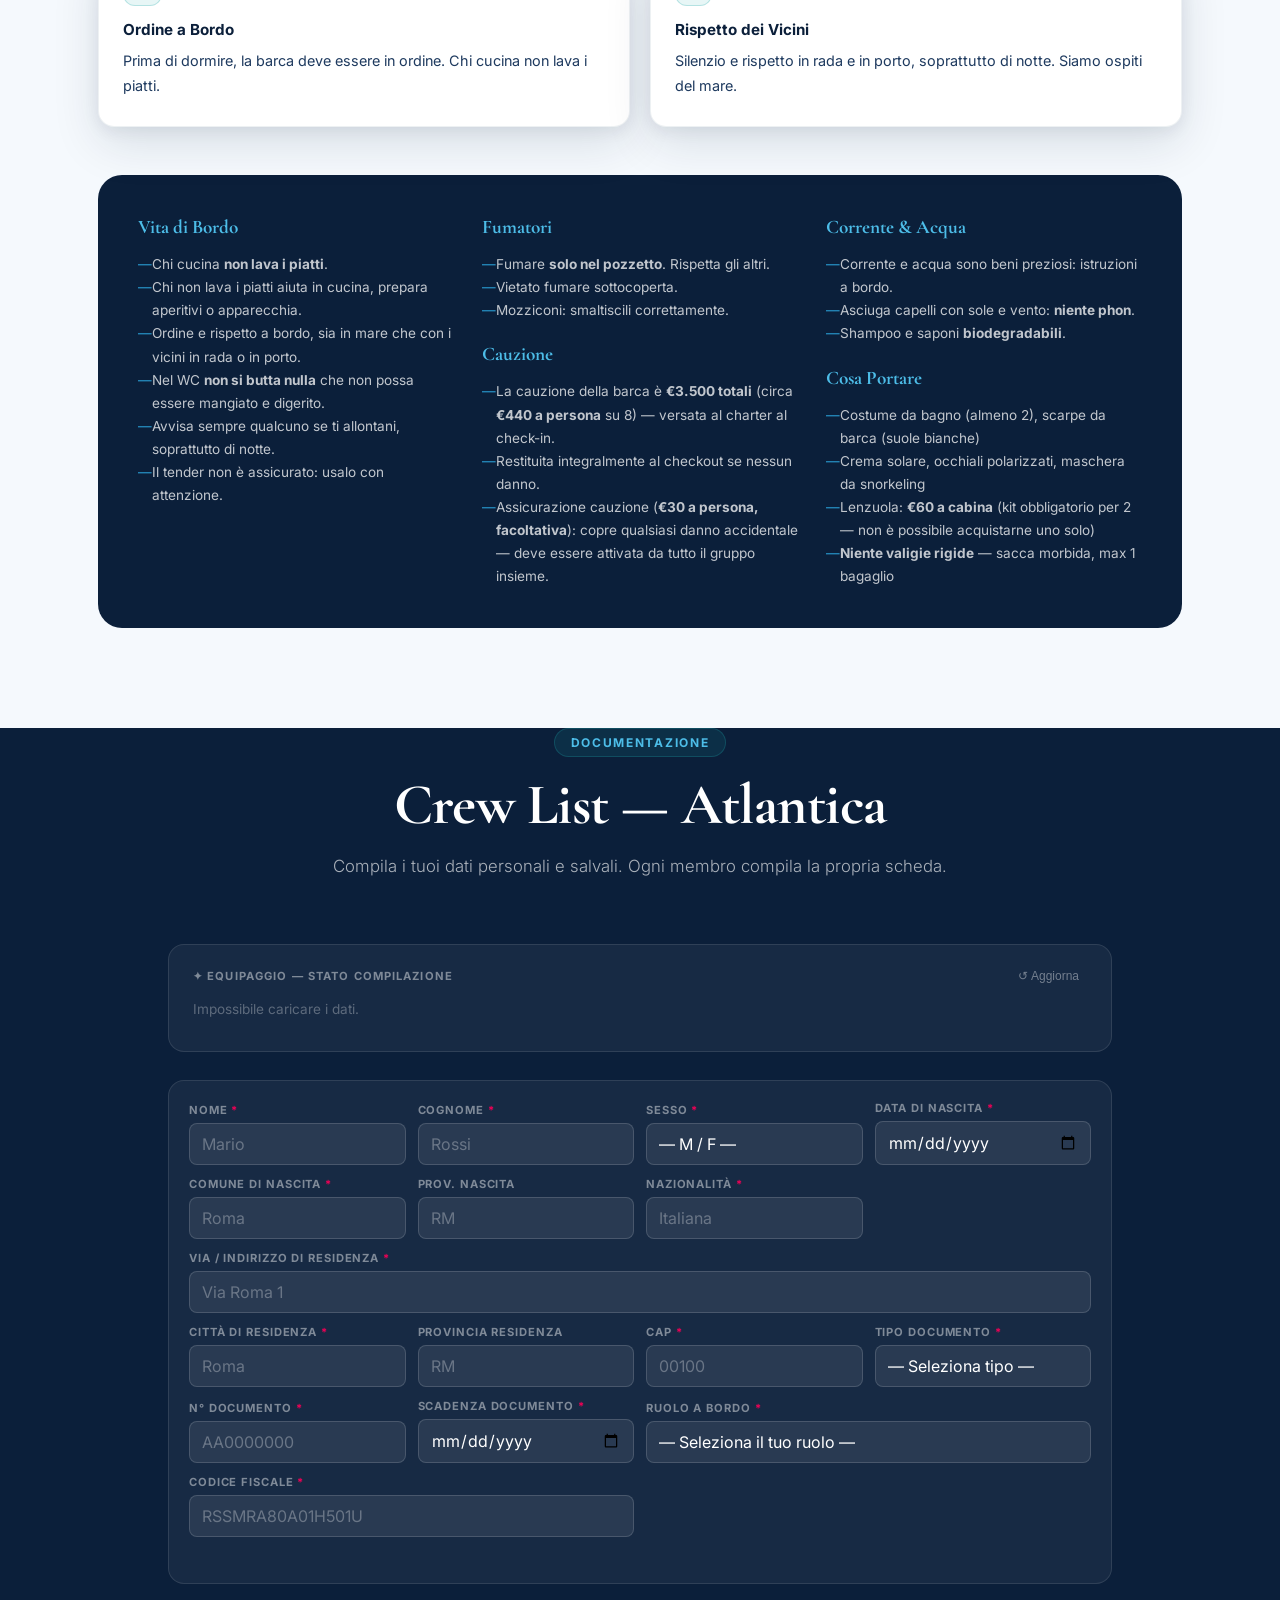
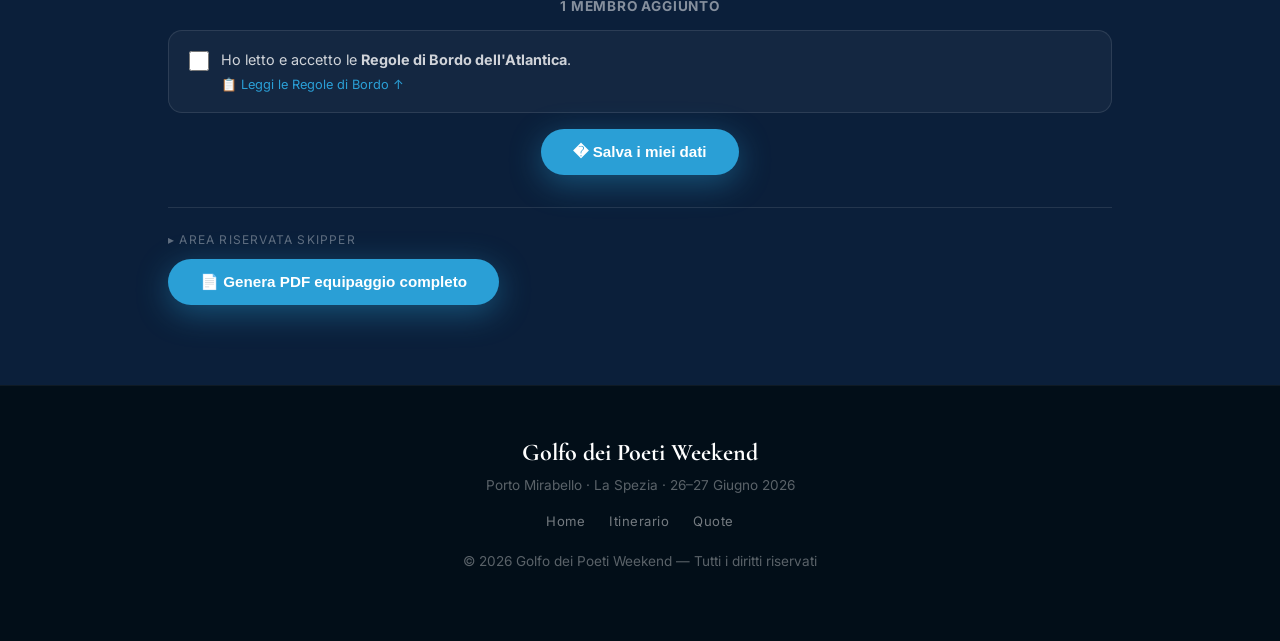
==== commit 507bdf5c: "Aggiunge video di sfondo in tutte le pagine hero - Copia video delfini.mp4, barcaferma.mp4, mare.mp4" ====
--- a/atlantica.html
+++ b/atlantica.html
@@ -51,7 +51,10 @@
 
   <!-- PAGE HERO -->
   <div class="page-hero">
-    <div class="page-hero-bg" style="background-image:url('img/atlantica.jpg'); background-color:#0b3c5d;"></div>
+    <video class="page-hero-video" autoplay muted loop playsinline poster="img/atlantica.jpg">
+      <source src="img/barcaferma.mp4" type="video/mp4">
+    </video>
+    <div class="page-hero-bg" style="background-color:#0b3c5d;"></div>
     <div class="page-hero-overlay"></div>
     <div class="page-hero-content">
       <a href="index.html" class="back-link">← Torna alla home</a>
--- a/styles.css
+++ b/styles.css
@@ -165,6 +165,12 @@
   position: absolute; inset: 0;
   background: #041824;
 }
+.hero-video {
+  position: absolute; inset: 0;
+  width: 100%; height: 100%;
+  object-fit: cover;
+  object-position: center 40%;
+}
 .hero-img {
   position: absolute; inset: 0;
   background-size: cover; background-position: center 40%;
@@ -1147,6 +1153,11 @@
   position: relative; height: 380px; display: flex; align-items: flex-end;
   padding-bottom: 60px; overflow: hidden;
 }
+.page-hero-video {
+  position: absolute; inset: 0;
+  width: 100%; height: 100%;
+  object-fit: cover;
+}
 .page-hero-bg {
   position: absolute; inset: 0; background-size: cover; background-position: center;
   transform: scale(1.04);
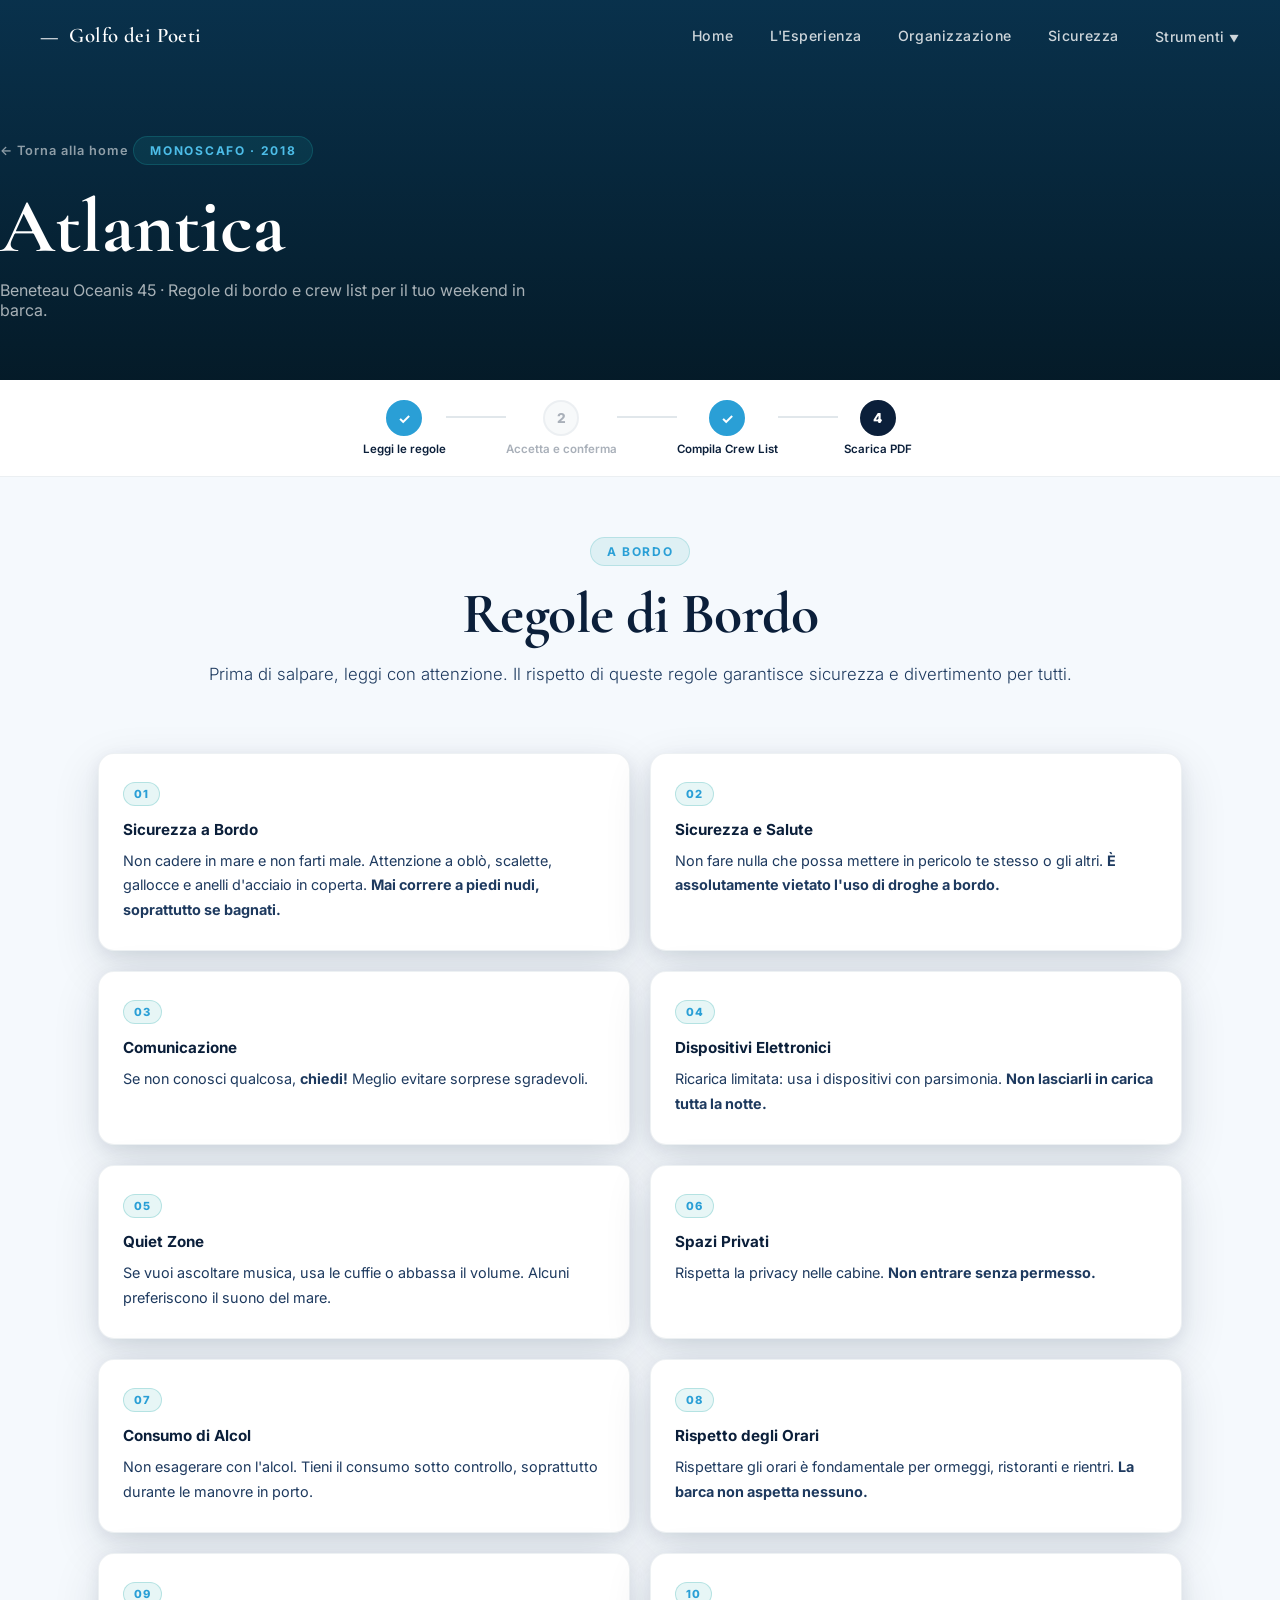
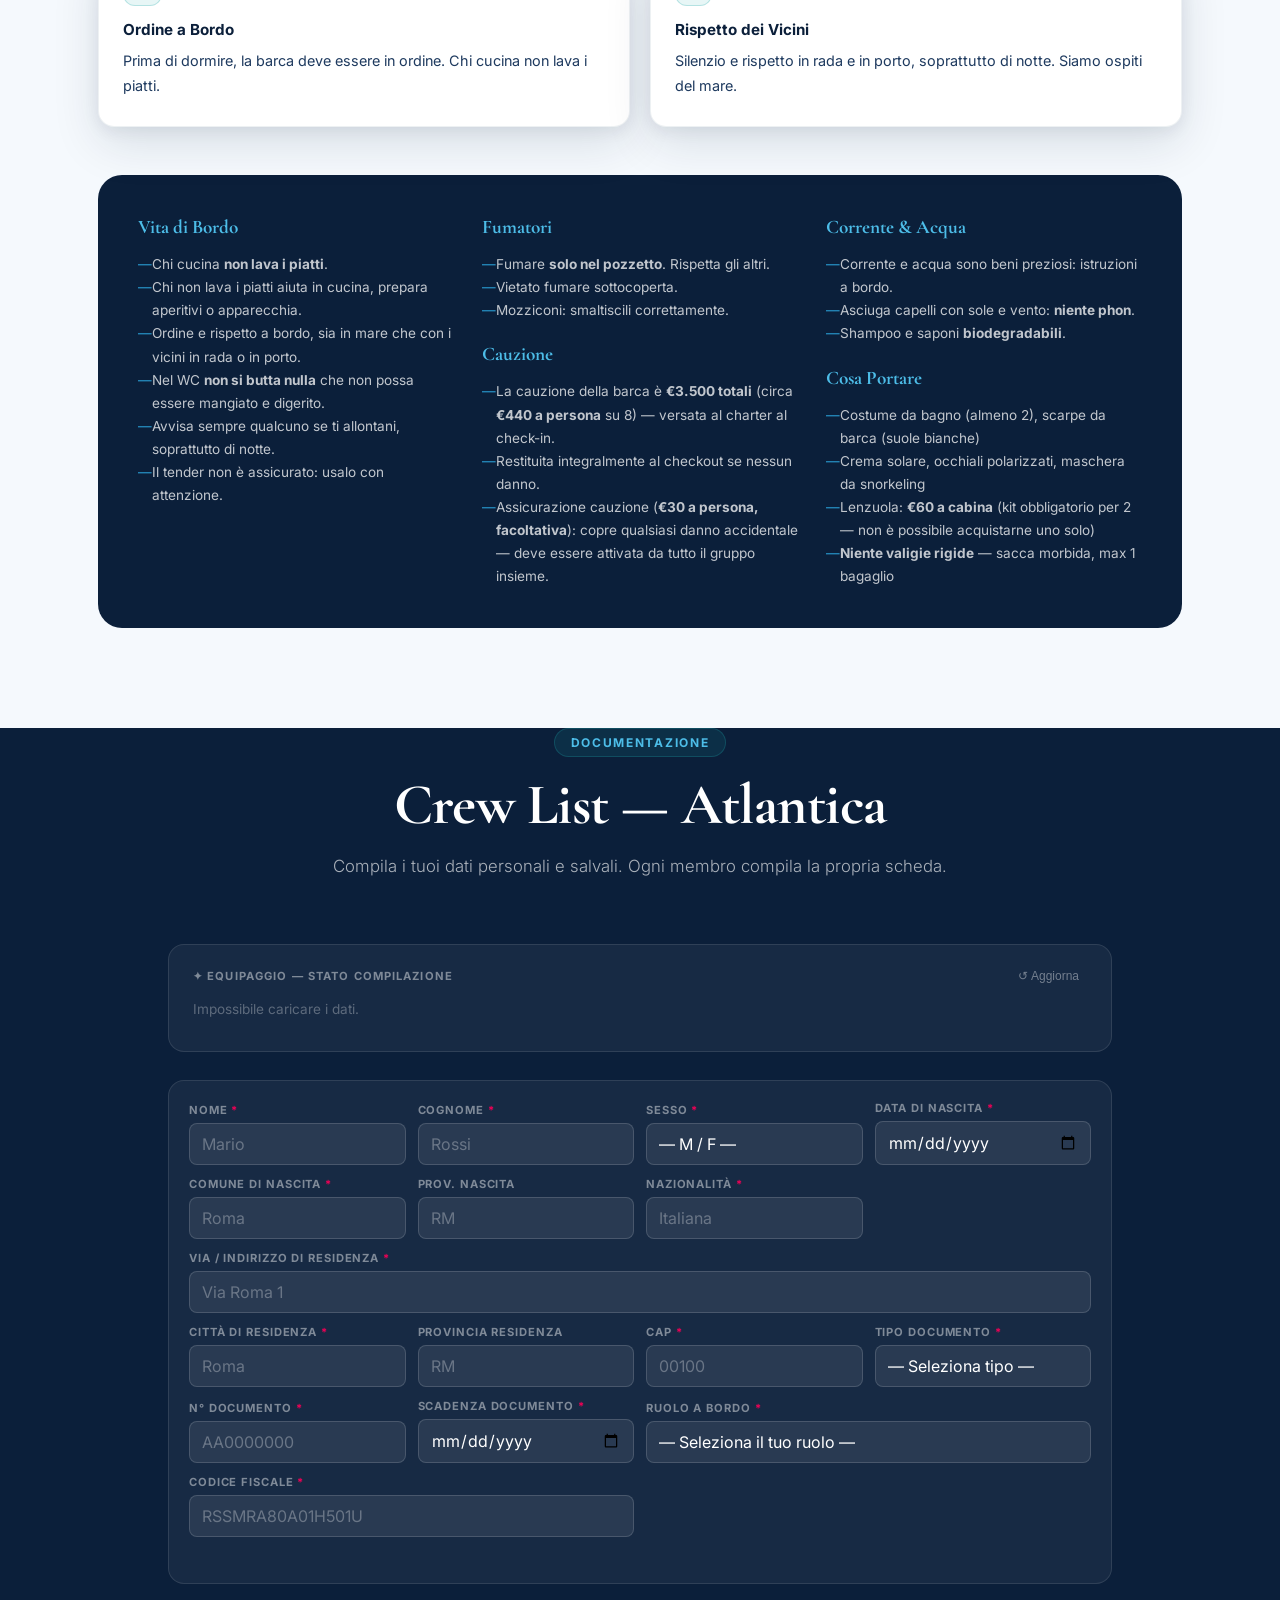
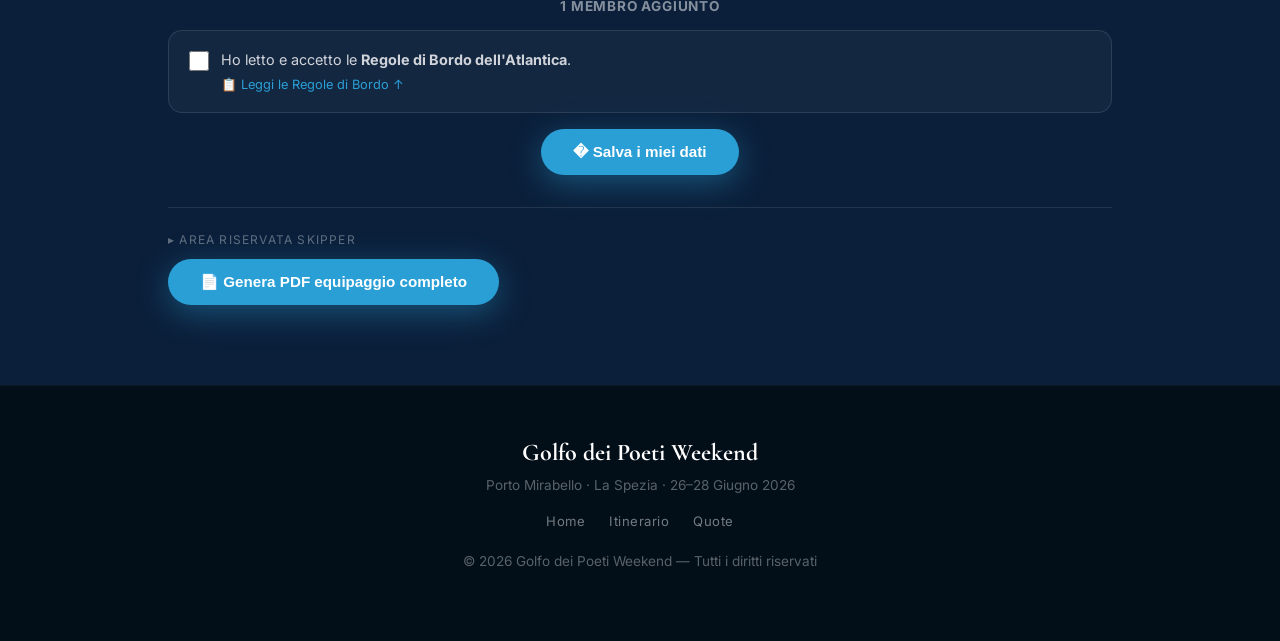
==== commit b2b12161: "Corregge date incoerenti: 26-27 → 26-28 Giugno Sostituisce tutte le occorrenze di "26-27 Giugno" con" ====
--- a/atlantica.html
+++ b/atlantica.html
@@ -248,7 +248,7 @@
   <footer class="footer">
     <div class="container">
       <div class="footer-logo">Golfo dei Poeti Weekend</div>
-      <p>Porto Mirabello · La Spezia · 26–27 Giugno 2026</p>
+      <p>Porto Mirabello · La Spezia · 26–28 Giugno 2026</p>
       <div class="footer-links">
         <a href="index.html">Home</a>
         <a href="index.html#itinerario">Itinerario</a>
--- a/styles.css
+++ b/styles.css
@@ -138,7 +138,7 @@
   background: rgba(11,60,93,.97); backdrop-filter: blur(18px);
   padding: 0; max-height: 0; overflow: hidden; transition: max-height .4s var(--ease), padding .4s;
 }
-.nav-mobile.open { max-height: 400px; padding: 16px 0 24px; }
+.nav-mobile.open { max-height: min(100vh - 60px, 800px); overflow-y: auto; padding: 16px 0 40px; }
 .nav-mobile a {
   color: rgba(255,255,255,.85); text-decoration: none;
   font-size: 1.05rem; font-weight: 500; padding: 12px 40px;
